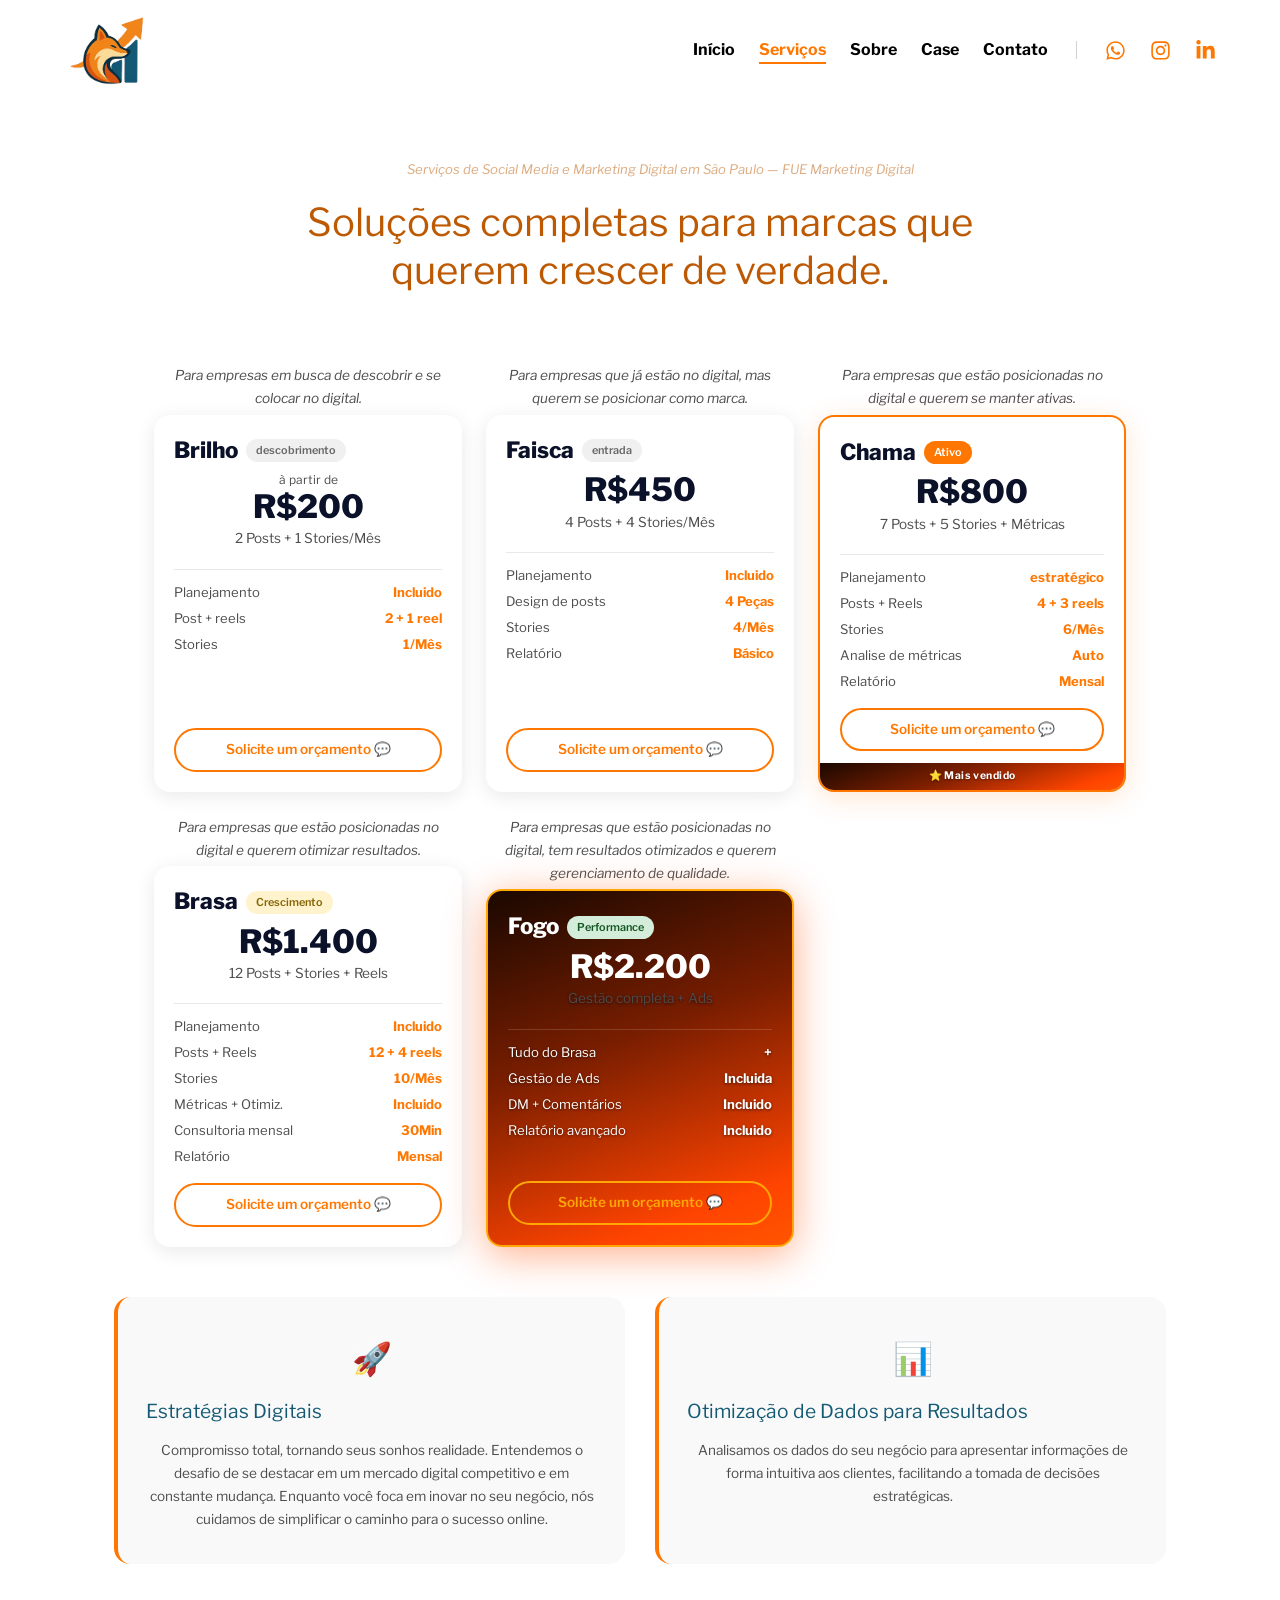
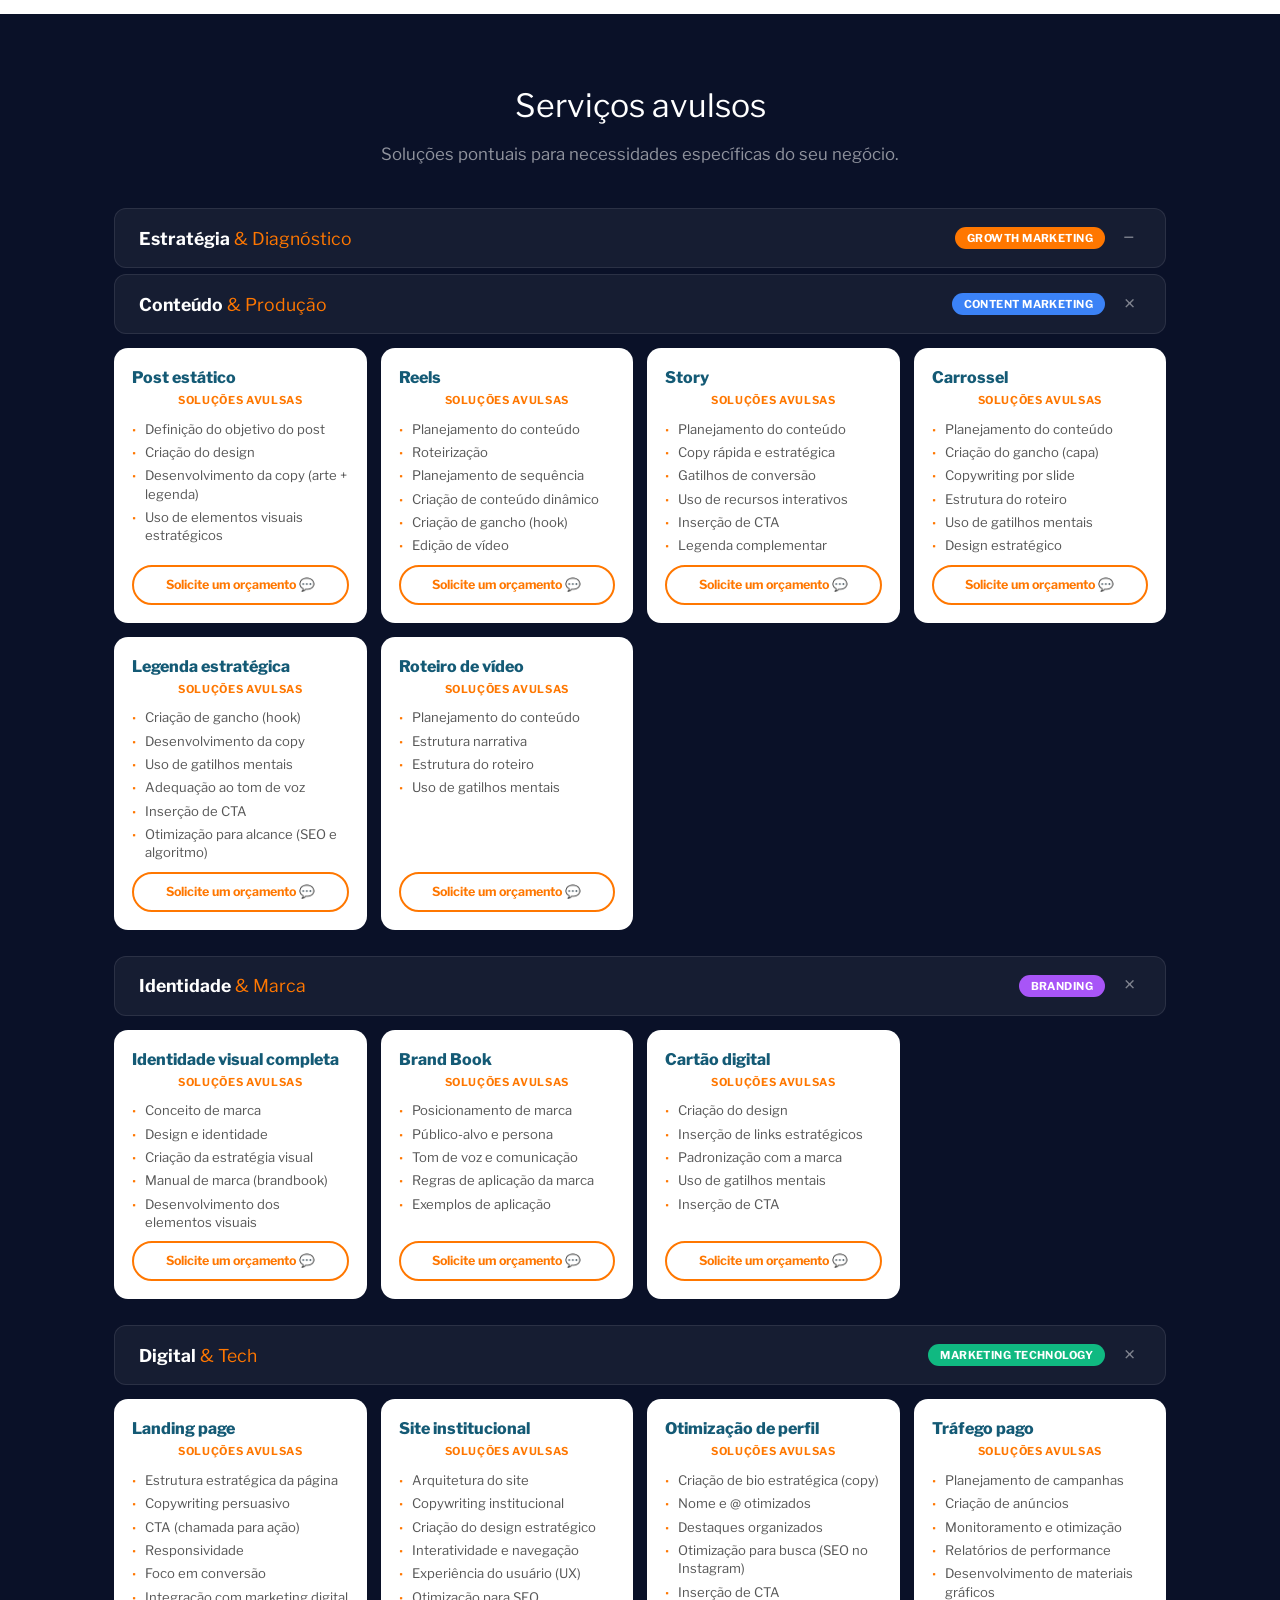
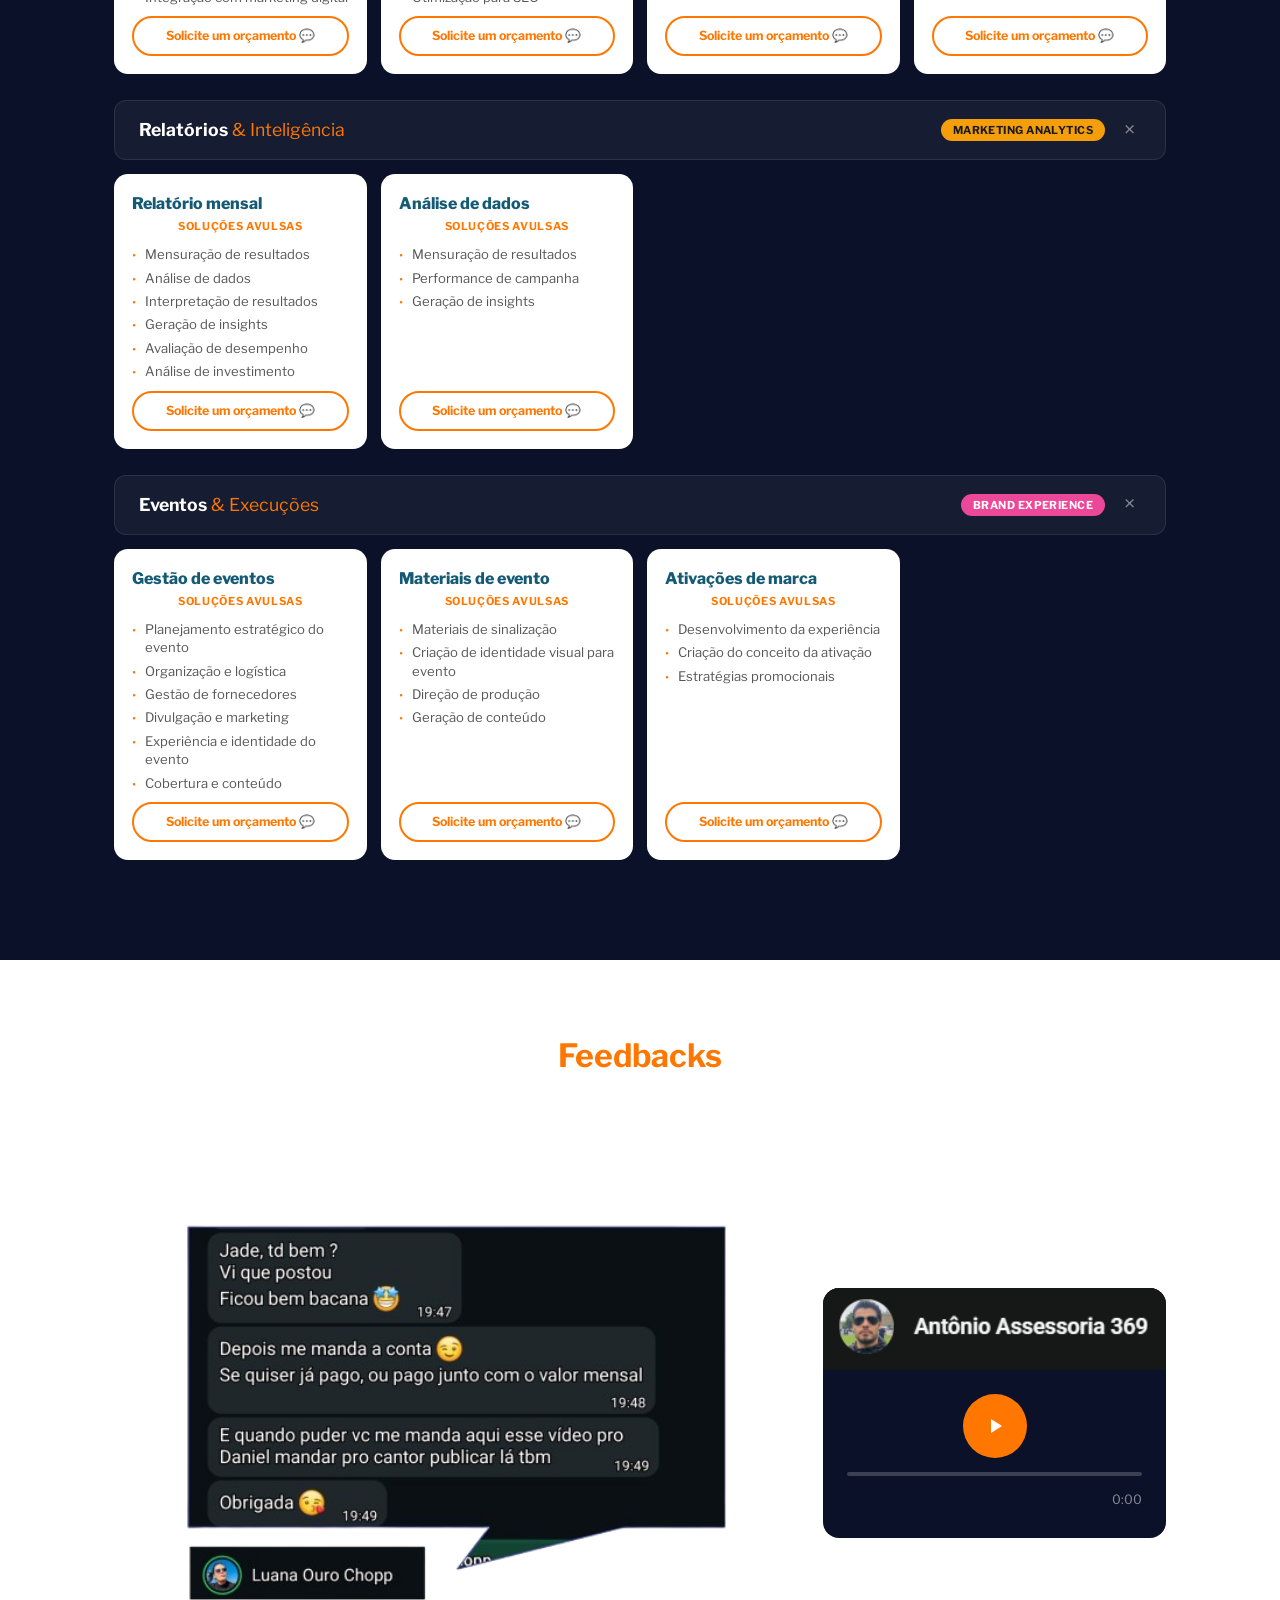
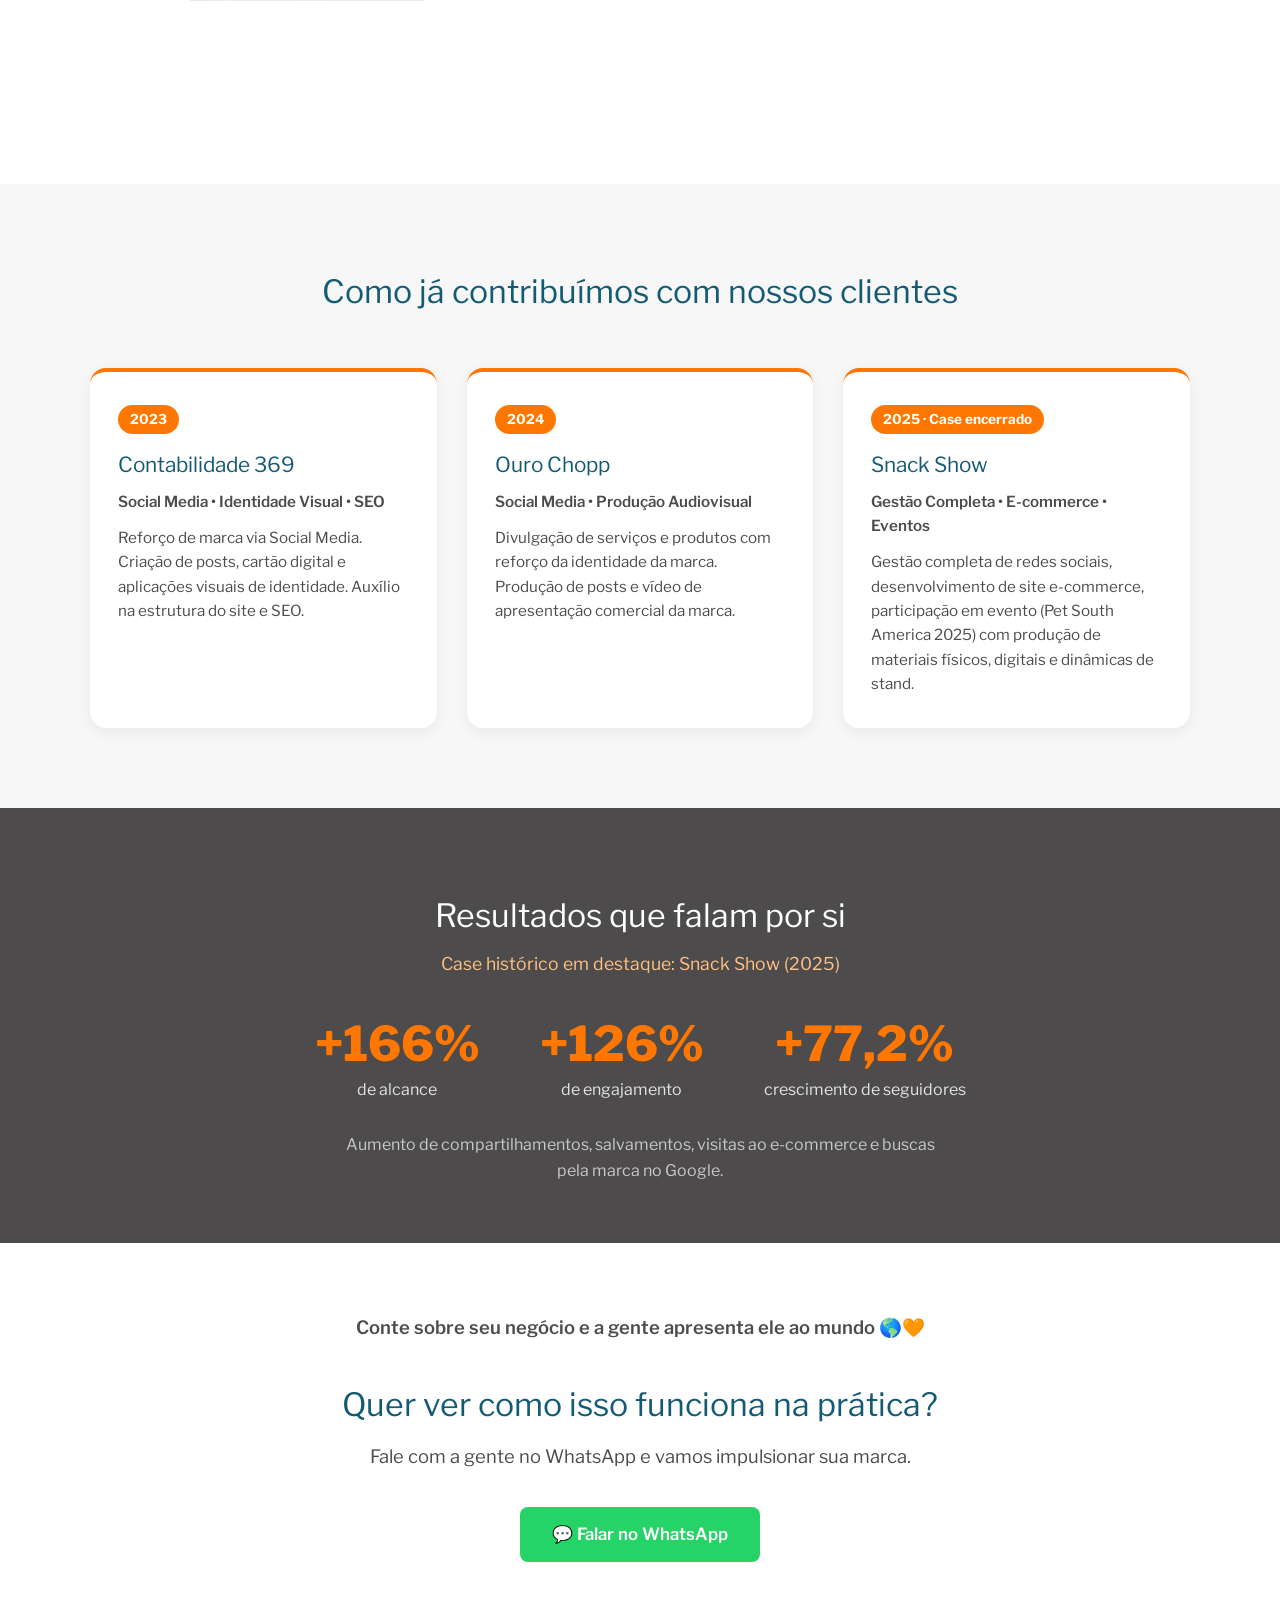
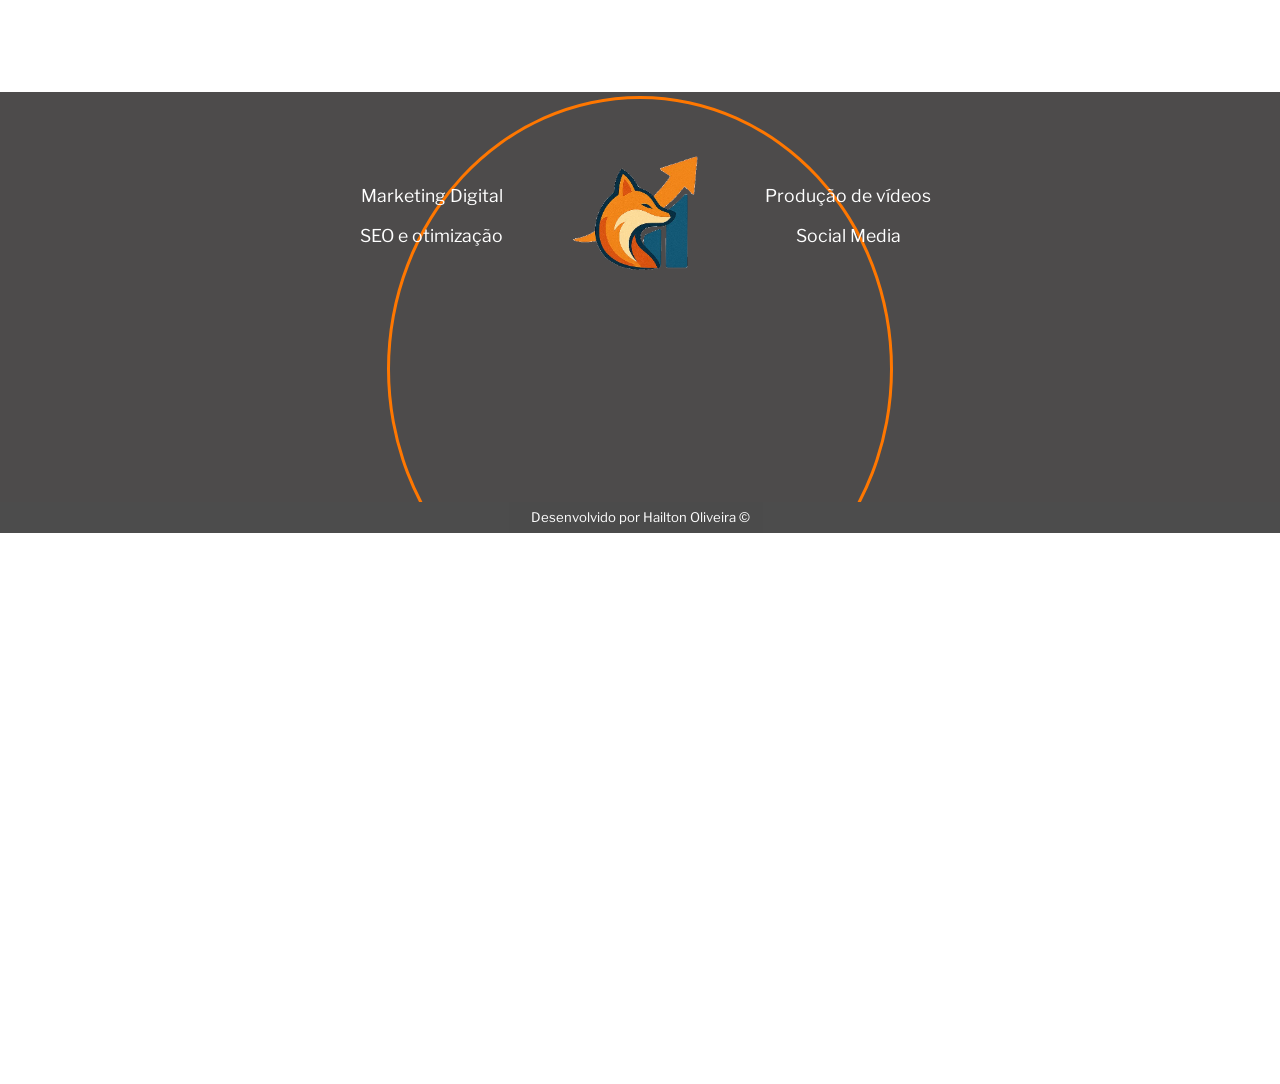
==== servicos.html @ a9c35abb "fix" ====
<!DOCTYPE html>
<html lang="pt-BR">

<head>
    <meta charset="UTF-8">
    <meta name="viewport" content="width=device-width, initial-scale=1.0">
    <meta name="description"
        content="Conheça os serviços de marketing digital, produção de conteúdo, branding e gestão de redes sociais da FUE Marketing Digital — agência de social media para pequenos negócios em SP.">
    <meta name="keywords"
        content="Serviços Marketing Digital, Gestão de Redes Sociais, SEO, Branding, Produção de Vídeos, Tráfego Pago, FUE Marketing Digital">
    <meta name="author" content="FUE Marketing Digital">
    <meta property="og:title" content="Serviços — FUE Marketing Digital · Agência de Social Media SP">
    <meta property="og:description"
        content="Soluções completas para marcas que querem crescer de verdade. Conheça nossos serviços de marketing e veja nossos cases de sucesso.">
    <meta property="og:type" content="website">
    <meta property="og:url" content="https://fuemarket.com.br/servicos.html">
    <meta property="og:image" content="https://fuemarket.com.br/elementos/img/marca/logo.png">
    <meta name="twitter:card" content="summary_large_image">
    <meta name="twitter:title" content="Serviços — FUE Marketing Digital · Agência de Social Media SP">
    <meta name="twitter:description" content="Soluções completas para marcas que querem crescer de verdade. Conheça nossos serviços de marketing e veja nossos cases de sucesso.">
    <meta name="twitter:image" content="https://fuemarket.com.br/elementos/img/marca/logo.png">
    <link rel="canonical" href="https://fuemarket.com.br/servicos.html">
    <title>Serviços — FUE Marketing Digital · Agência de Social Media SP</title>
    <link rel="icon" href="elementos/img/marca/favicon.ico" type="image/x-icon">
    <script type="application/ld+json">
    {
        "@context": "https://schema.org",
        "@type": "LocalBusiness",
        "name": "FUE Marketing Digital",
        "description": "Agência de marketing digital em São Paulo especializada em social media, gestão de redes sociais e produção de conteúdo para pequenos negócios.",
        "url": "https://fuemarket.com.br",
        "telephone": "+5511979645256",
        "address": {
            "@type": "PostalAddress",
            "addressLocality": "São Paulo",
            "addressRegion": "SP",
            "addressCountry": "BR"
        },
        "sameAs": [
            "https://www.instagram.com/fuemarketingdigital/",
            "https://www.linkedin.com/in/jad-vieira-1517a0203/"
        ]
    }
    </script>
    <link rel="stylesheet" href="style.css">
    <link rel="stylesheet" href="servicos.css">
</head>

<body>
    <header>
        <div class="header-container">
            <a href="index.html" class="header-logo">
                <img src="elementos/img/marca/logo.png" alt="FUE Marketing Digital Logo">
            </a>
            <button class="mobile-menu-toggle" aria-label="Abrir menu">&#9776;</button>
            <nav class="menu">
                <ul class="menu-list">
                    <li><a href="index.html">Início</a></li>
                    <li><a href="servicos.html" class="active">Serviços</a></li>
                    <li><a href="sobre.html">Sobre</a></li>
                    <li><a href="index.html#cases">Case</a></li>
                    <li><a href="index.html#contact">Contato</a></li>
                    <li class="menu-social-divider"></li>
                    <li><a href="https://wa.me/5511979645256?text=Ol%C3%A1!%20Gostaria%20de%20saber%20mais%20sobre%20os%20servi%C3%A7os%20da%20FUE%20Market." target="_blank" rel="noopener" class="menu-social-link" aria-label="WhatsApp"><svg stroke="currentColor" fill="currentColor" stroke-width="0" viewBox="0 0 448 512" height="1em" width="1em" xmlns="http://www.w3.org/2000/svg"><path d="M380.9 97.1C339 55.1 283.2 32 223.9 32c-122.4 0-222 99.6-222 222 0 39.1 10.2 77.3 29.6 111L0 480l117.7-30.9c32.4 17.7 68.9 27 106.1 27h.1c122.3 0 224.1-99.6 224.1-222 0-59.3-25.2-115-67.1-157zm-157 341.6c-33.2 0-65.7-8.9-94-25.7l-6.7-4-69.8 18.3L72 359.2l-4.4-7c-18.5-29.4-28.2-63.3-28.2-98.2 0-101.7 82.8-184.5 184.6-184.5 49.3 0 95.6 19.2 130.4 54.1 34.8 34.9 56.2 81.2 56.1 130.5 0 101.8-84.9 184.6-186.6 184.6zm101.2-138.2c-5.5-2.8-32.8-16.2-37.9-18-5.1-1.9-8.8-2.8-12.5 2.8-3.7 5.6-14.3 18-17.6 21.8-3.2 3.7-6.5 4.2-12 1.4-32.6-16.3-54-29.1-75.5-66-5.7-9.8 5.7-9.1 16.3-30.3 1.8-3.7.9-6.9-.5-9.7-1.4-2.8-12.5-30.1-17.1-41.2-4.5-10.8-9.1-9.3-12.5-9.5-3.2-.2-6.9-.2-10.6-.2-3.7 0-9.7 1.4-14.8 6.9-5.1 5.6-19.4 19-19.4 46.3 0 27.3 19.9 53.7 22.6 57.4 2.8 3.7 39.1 59.7 94.8 83.8 35.2 15.2 49 16.5 66.6 13.9 10.7-1.6 32.8-13.4 37.4-26.4 4.6-13 4.6-24.1 3.2-26.4-1.3-2.5-5-3.9-10.5-6.6z"></path></svg></a></li>
                    <li><a href="https://www.instagram.com/fuemarketingdigital/" target="_blank" rel="noopener" class="menu-social-link" aria-label="Instagram"><svg stroke="currentColor" fill="currentColor" stroke-width="0" viewBox="0 0 448 512" height="1em" width="1em" xmlns="http://www.w3.org/2000/svg"><path d="M224.1 141c-63.6 0-114.9 51.3-114.9 114.9s51.3 114.9 114.9 114.9S339 319.5 339 255.9 287.7 141 224.1 141zm0 189.6c-41.1 0-74.7-33.5-74.7-74.7s33.5-74.7 74.7-74.7 74.7 33.5 74.7 74.7-33.6 74.7-74.7 74.7zm146.4-194.3c0 14.9-12 26.8-26.8 26.8-14.9 0-26.8-12-26.8-26.8s12-26.8 26.8-26.8 26.8 12 26.8 26.8zm76.1 27.2c-1.7-35.9-9.9-67.7-36.2-93.9-26.2-26.2-58-34.4-93.9-36.2-37-2.1-147.9-2.1-184.9 0-35.8 1.7-67.6 9.9-93.9 36.1s-34.4 58-36.2 93.9c-2.1 37-2.1 147.9 0 184.9 1.7 35.9 9.9 67.7 36.2 93.9s58 34.4 93.9 36.2c37 2.1 147.9 2.1 184.9 0 35.9-1.7 67.7-9.9 93.9-36.2 26.2-26.2 34.4-58 36.2-93.9 2.1-37 2.1-147.8 0-184.8zM398.8 388c-7.8 19.6-22.9 34.7-42.6 42.6-29.5 11.7-99.5 9-132.1 9s-102.7 2.6-132.1-9c-19.6-7.8-34.7-22.9-42.6-42.6-11.7-29.5-9-99.5-9-132.1s-2.6-102.7 9-132.1c7.8-19.6 22.9-34.7 42.6-42.6 29.5-11.7 99.5-9 132.1-9s102.7-2.6 132.1 9c19.6 7.8 34.7 22.9 42.6 42.6 11.7 29.5 9 99.5 9 132.1s2.7 102.7-9 132.1z"></path></svg></a></li>
                    <li><a href="https://www.linkedin.com/in/jad-vieira-1517a0203/" target="_blank" rel="noopener" class="menu-social-link" aria-label="LinkedIn"><svg stroke="currentColor" fill="currentColor" stroke-width="0" viewBox="0 0 448 512" height="1em" width="1em" xmlns="http://www.w3.org/2000/svg"><path d="M100.28 448H7.4V148.9h92.88zM53.79 108.1C24.09 108.1 0 83.5 0 53.8a53.79 53.79 0 0 1 107.58 0c0 29.7-24.1 54.3-53.79 54.3zM447.9 448h-92.68V302.4c0-34.7-.7-79.2-48.29-79.2-48.29 0-55.69 37.7-55.69 76.7V448h-92.78V148.9h89.08v40.8h1.3c12.4-23.5 42.69-48.3 87.88-48.3 94 0 111.28 61.9 111.28 142.3V448z"></path></svg></a></li>
                </ul>
            </nav>
        </div>
    </header>

    <!-- Seção 1 — Introdução / Proposta de Valor -->
    <section id="srv-intro">
        <h1>Serviços de Social Media e Marketing Digital em São Paulo — FUE Marketing Digital</h1>
        <p class="seo-tagline">Soluções completas para marcas que querem crescer de verdade.</p>
        <div class="pacotes" id="pacote">

            <!-- Brilho -->
            <div class="pacote-card">
                <div class="pacote-topo">
                    <div class="pacote-fox"><img src="" alt="Brilho"></div>
                    <p class="pacote-desc">Para empresas em busca de descobrir e se colocar no digital.</p>
                </div>
                <div class="pacote-body">
                    <div class="pacote-header">
                        <span class="pacote-nome">Brilho</span>
                        <span class="pacote-badge badge-neutro">descobrimento</span>
                    </div>
                    <div class="pacote-preco"><small>à partir de</small>R$200</div>
                    <p class="pacote-sub">2 Posts + 1 Stories/Mês</p>
                    <hr class="pacote-hr">
                    <ul class="pacote-itens">
                        <li><span>Planejamento</span><strong>Incluido</strong></li>
                        <li><span>Post + reels</span><strong>2 + 1 reel</strong></li>
                        <li><span>Stories</span><strong>1/Mês</strong></li>
                    </ul>
                    <a href="https://wa.me/5511979645256?text=Ol%C3%A1!%20Tenho%20interesse%20no%20pacote%20*Brilho*%20(R%24200%2Fm%C3%AAs)%20%E2%80%94%202%20Posts%20%2B%201%20Story%2FM%C3%AAs.%20Pode%20me%20passar%20mais%20informa%C3%A7%C3%B5es%3F" target="_blank" rel="noopener" class="pacote-btn">Solicite um orçamento 💬</a>
                </div>
            </div>

            <!-- Faisca -->
            <div class="pacote-card">
                <div class="pacote-topo">
                    <div class="pacote-fox"><img src="" alt="Faisca"></div>
                    <p class="pacote-desc">Para empresas que já estão no digital, mas querem se posicionar como marca.</p>
                </div>
                <div class="pacote-body">
                    <div class="pacote-header">
                        <span class="pacote-nome">Faisca</span>
                        <span class="pacote-badge badge-neutro">entrada</span>
                    </div>
                    <div class="pacote-preco">R$450</div>
                    <p class="pacote-sub">4 Posts + 4 Stories/Mês</p>
                    <hr class="pacote-hr">
                    <ul class="pacote-itens">
                        <li><span>Planejamento</span><strong>Incluido</strong></li>
                        <li><span>Design de posts</span><strong>4 Peças</strong></li>
                        <li><span>Stories</span><strong>4/Mês</strong></li>
                        <li><span>Relatório</span><strong>Básico</strong></li>
                    </ul>
                    <a href="https://wa.me/5511979645256?text=Ol%C3%A1!%20Tenho%20interesse%20no%20pacote%20*Faisca*%20(R%24450%2Fm%C3%AAs)%20%E2%80%94%204%20Posts%20%2B%204%20Stories%2FM%C3%AAs.%20Pode%20me%20passar%20mais%20informa%C3%A7%C3%B5es%3F" target="_blank" rel="noopener" class="pacote-btn">Solicite um orçamento 💬</a>
                </div>
            </div>

            <!-- Chama -->
            <div class="pacote-card pacote-destaque">
                <div class="pacote-topo">
                    <div class="pacote-fox"><img src="" alt="Chama"></div>
                    <p class="pacote-desc">Para empresas que estão posicionadas no digital e querem se manter ativas.</p>
                </div>
                <div class="pacote-body">
                    <div class="pacote-header">
                        <span class="pacote-nome">Chama</span>
                        <span class="pacote-badge badge-ativo">Ativo</span>
                    </div>
                    <div class="pacote-preco">R$800</div>
                    <p class="pacote-sub">7 Posts + 5 Stories + Métricas</p>
                    <hr class="pacote-hr">
                    <ul class="pacote-itens">
                        <li><span>Planejamento</span><strong>estratégico</strong></li>
                        <li><span>Posts + Reels</span><strong>4 + 3 reels</strong></li>
                        <li><span>Stories</span><strong>6/Mês</strong></li>
                        <li><span>Analise de métricas</span><strong>Auto</strong></li>
                        <li><span>Relatório</span><strong>Mensal</strong></li>
                    </ul>
                    <a href="https://wa.me/5511979645256?text=Ol%C3%A1!%20Tenho%20interesse%20no%20pacote%20*Chama*%20(R%24800%2Fm%C3%AAs)%20%E2%80%94%207%20Posts%20%2B%205%20Stories%20%2B%20M%C3%A9tricas.%20Pode%20me%20passar%20mais%20informa%C3%A7%C3%B5es%3F" target="_blank" rel="noopener" class="pacote-btn">Solicite um orçamento 💬</a>
                    <span class="pacote-ancora">⭐ Mais vendido</span>
                </div>
            </div>

            <!-- Brasa -->
            <div class="pacote-card">
                <div class="pacote-topo">
                    <div class="pacote-fox"><img src="" alt="Brasa"></div>
                    <p class="pacote-desc">Para empresas que estão posicionadas no digital e querem otimizar resultados.</p>
                </div>
                <div class="pacote-body">
                    <div class="pacote-header">
                        <span class="pacote-nome">Brasa</span>
                        <span class="pacote-badge badge-crescimento">Crescimento</span>
                    </div>
                    <div class="pacote-preco">R$1.400</div>
                    <p class="pacote-sub">12 Posts + Stories + Reels</p>
                    <hr class="pacote-hr">
                    <ul class="pacote-itens">
                        <li><span>Planejamento</span><strong>Incluido</strong></li>
                        <li><span>Posts + Reels</span><strong>12 + 4 reels</strong></li>
                        <li><span>Stories</span><strong>10/Mês</strong></li>
                        <li><span>Métricas + Otimiz.</span><strong>Incluido</strong></li>
                        <li><span>Consultoria mensal</span><strong>30Min</strong></li>
                        <li><span>Relatório</span><strong>Mensal</strong></li>
                    </ul>
                    <a href="https://wa.me/5511979645256?text=Ol%C3%A1!%20Tenho%20interesse%20no%20pacote%20*Brasa*%20(R%241.400%2Fm%C3%AAs)%20%E2%80%94%2012%20Posts%20%2B%20Stories%20%2B%20Reels.%20Pode%20me%20passar%20mais%20informa%C3%A7%C3%B5es%3F" target="_blank" rel="noopener" class="pacote-btn">Solicite um orçamento 💬</a>
                </div>
            </div>

            <!-- Fogo -->
            <div class="pacote-card pacote-premium">
                <div class="pacote-topo">
                    <div class="pacote-fox"><img src="" alt="Fogo"></div>
                    <p class="pacote-desc">Para empresas que estão posicionadas no digital, tem resultados otimizados e querem gerenciamento de qualidade.</p>
                </div>
                <div class="pacote-body">
                    <div class="pacote-header">
                        <span class="pacote-nome">Fogo</span>
                        <span class="pacote-badge badge-performance">Performance</span>
                    </div>
                    <div class="pacote-preco">R$2.200</div>
                    <p class="pacote-sub">Gestão completa + Ads</p>
                    <hr class="pacote-hr">
                    <ul class="pacote-itens">
                        <li><span>Tudo do Brasa</span><strong>+</strong></li>
                        <li><span>Gestão de Ads</span><strong>Incluida</strong></li>
                        <li><span>DM + Comentários</span><strong>Incluido</strong></li>
                        <li><span>Relatório avançado</span><strong>Incluido</strong></li>
                    </ul>
                    <a href="https://wa.me/5511979645256?text=Ol%C3%A1!%20Tenho%20interesse%20no%20pacote%20*Fogo*%20(R%242.200%2Fm%C3%AAs)%20%E2%80%94%20Gest%C3%A3o%20completa%20%2B%20Ads.%20Pode%20me%20passar%20mais%20informa%C3%A7%C3%B5es%3F" target="_blank" rel="noopener" class="pacote-btn">Solicite um orçamento 💬</a>
                </div>
            </div>

        </div>
        <div class="srv-pillars">
            <div class="srv-pillar">
                <div class="srv-pillar-icon">🚀</div>
                <h3>Estratégias Digitais</h3>
                <p>Compromisso total, tornando seus sonhos realidade. Entendemos o desafio de se
                    destacar em um mercado digital competitivo e em constante mudança. Enquanto você
                    foca em inovar no seu negócio, nós cuidamos de simplificar o caminho para o
                    sucesso online.</p>
            </div>
            <div class="srv-pillar">
                <div class="srv-pillar-icon">📊</div>
                <h3>Otimização de Dados para Resultados</h3>
                <p>Analisamos os dados do seu negócio para apresentar informações de forma intuitiva
                    aos clientes, facilitando a tomada de decisões estratégicas.</p>
            </div>
        </div>
    </section>

    <!-- Seção 2 — Serviços Avulsos -->
    <section id="srv-avulsos">
        <div class="avulsos-heading">
            <h2>Serviços avulsos</h2>
            <p>Soluções pontuais para necessidades específicas do seu negócio.</p>
        </div>

        <div class="avulsos-accordion" id="avulsosAccordion">

            <!-- Grupo 1: Estratégia & Diagnóstico -->
            <div class="avulso-group" data-group="0">
                <button class="avulso-group-row" aria-expanded="true" aria-controls="avulso-body-0">
                    <div class="avulso-group-meta">
                        <span class="avulso-group-name">Estratégia <span class="avulso-name-orange">&amp; Diagnóstico</span></span>
                    </div>
                    <span class="avulso-tag avulso-tag-growth">Growth Marketing</span>
                    <span class="avulso-toggle-icon" aria-hidden="true">×</span>
                </button>
                <div class="avulso-group-body" id="avulso-body-0">
                    <div class="avulso-cards">

                        <article class="avulso-card">
                            <div class="avulso-card-top">
                                <h3>Diagnóstico de perfil</h3>
                                <span class="avulso-card-label">Soluções avulsas</span>
                            </div>
                            <ul class="avulso-card-list">
                                <li>Análise de marca</li>
                                <li>Análise de comunicação</li>
                                <li>Presença digital</li>
                                <li>Posicionamento</li>
                                <li>Concorrência</li>
                            </ul>
                            <a href="https://wa.me/5511979645256?text=Ol%C3%A1!%20Tenho%20interesse%20no%20servi%C3%A7o%20avulso%20*Diagn%C3%B3stico%20de%20perfil*." target="_blank" rel="noopener" class="avulso-card-btn">Solicite um orçamento 💬</a>
                        </article>

                        <article class="avulso-card">
                            <div class="avulso-card-top">
                                <h3>Pesquisa de público-alvo</h3>
                                <span class="avulso-card-label">Soluções avulsas</span>
                            </div>
                            <ul class="avulso-card-list">
                                <li>Quem é o cliente ideal</li>
                                <li>Perfil demográfico</li>
                                <li>Comportamento de consumo</li>
                                <li>Dores, desejos e necessidades</li>
                                <li>Gatilhos de compra</li>
                                <li>Hábitos e preferências</li>
                            </ul>
                            <a href="https://wa.me/5511979645256?text=Ol%C3%A1!%20Tenho%20interesse%20no%20servi%C3%A7o%20avulso%20*Pesquisa%20de%20p%C3%BAblico-alvo*." target="_blank" rel="noopener" class="avulso-card-btn">Solicite um orçamento 💬</a>
                        </article>

                        <article class="avulso-card">
                            <div class="avulso-card-top">
                                <h3>Plano de Marketing</h3>
                                <span class="avulso-card-label">Soluções avulsas</span>
                            </div>
                            <ul class="avulso-card-list">
                                <li>Definição de objetivos</li>
                                <li>Definição de público</li>
                                <li>Análise de mercado</li>
                                <li>Construção de estratégias</li>
                                <li>Direcionamento de ações</li>
                            </ul>
                            <a href="https://wa.me/5511979645256?text=Ol%C3%A1!%20Tenho%20interesse%20no%20servi%C3%A7o%20avulso%20*Plano%20de%20Marketing*." target="_blank" rel="noopener" class="avulso-card-btn">Solicite um orçamento 💬</a>
                        </article>

                        <article class="avulso-card">
                            <div class="avulso-card-top">
                                <h3>Calendário editorial</h3>
                                <span class="avulso-card-label">Soluções avulsas</span>
                            </div>
                            <ul class="avulso-card-list">
                                <li>O que será postado</li>
                                <li>Quando será postado</li>
                                <li>Com qual frequência</li>
                                <li>Com qual objetivo</li>
                            </ul>
                            <a href="https://wa.me/5511979645256?text=Ol%C3%A1!%20Tenho%20interesse%20no%20servi%C3%A7o%20avulso%20*Calend%C3%A1rio%20editorial*." target="_blank" rel="noopener" class="avulso-card-btn">Solicite um orçamento 💬</a>
                        </article>

                        <article class="avulso-card">
                            <div class="avulso-card-top">
                                <h3>Consultoria estratégica</h3>
                                <span class="avulso-card-label">Soluções avulsas</span>
                            </div>
                            <ul class="avulso-card-list">
                                <li>Análise</li>
                                <li>Direcionamento</li>
                                <li>Tomada de decisão</li>
                                <li>Acompanhamento</li>
                            </ul>
                            <a href="https://wa.me/5511979645256?text=Ol%C3%A1!%20Tenho%20interesse%20no%20servi%C3%A7o%20avulso%20*Consultoria%20estrat%C3%A9gica*." target="_blank" rel="noopener" class="avulso-card-btn">Solicite um orçamento 💬</a>
                        </article>

                        <article class="avulso-card">
                            <div class="avulso-card-top">
                                <h3>Análise competitiva</h3>
                                <span class="avulso-card-label">Soluções avulsas</span>
                            </div>
                            <ul class="avulso-card-list">
                                <li>Identificação dos concorrentes</li>
                                <li>Entendimento do mercado</li>
                                <li>Encontrar oportunidades</li>
                                <li>Melhorar o posicionamento</li>
                            </ul>
                            <a href="https://wa.me/5511979645256?text=Ol%C3%A1!%20Tenho%20interesse%20no%20servi%C3%A7o%20avulso%20*An%C3%A1lise%20competitiva*." target="_blank" rel="noopener" class="avulso-card-btn">Solicite um orçamento 💬</a>
                        </article>

                    </div>
                </div>
            </div>

            <!-- Grupo 2: Conteúdo & Produção -->
            <div class="avulso-group" data-group="1">
                <button class="avulso-group-row" aria-expanded="true" aria-controls="avulso-body-1">
                    <div class="avulso-group-meta">
                        <span class="avulso-group-name">Conteúdo <span class="avulso-name-orange">&amp; Produção</span></span>
                    </div>
                    <span class="avulso-tag avulso-tag-content">Content Marketing</span>
                    <span class="avulso-toggle-icon" aria-hidden="true">×</span>
                </button>
                <div class="avulso-group-body" id="avulso-body-1">
                    <div class="avulso-cards">

                        <article class="avulso-card">
                            <div class="avulso-card-top">
                                <h3>Post estático</h3>
                                <span class="avulso-card-label">Soluções avulsas</span>
                            </div>
                            <ul class="avulso-card-list">
                                <li>Definição do objetivo do post</li>
                                <li>Criação do design</li>
                                <li>Desenvolvimento da copy (arte + legenda)</li>
                                <li>Uso de elementos visuais estratégicos</li>
                            </ul>
                            <a href="https://wa.me/5511979645256?text=Ol%C3%A1!%20Tenho%20interesse%20no%20servi%C3%A7o%20avulso%20*Post%20est%C3%A1tico*." target="_blank" rel="noopener" class="avulso-card-btn">Solicite um orçamento 💬</a>
                        </article>

                        <article class="avulso-card">
                            <div class="avulso-card-top">
                                <h3>Reels</h3>
                                <span class="avulso-card-label">Soluções avulsas</span>
                            </div>
                            <ul class="avulso-card-list">
                                <li>Planejamento do conteúdo</li>
                                <li>Roteirização</li>
                                <li>Planejamento de sequência</li>
                                <li>Criação de conteúdo dinâmico</li>
                                <li>Criação de gancho (hook)</li>
                                <li>Edição de vídeo</li>
                            </ul>
                            <a href="https://wa.me/5511979645256?text=Ol%C3%A1!%20Tenho%20interesse%20no%20servi%C3%A7o%20avulso%20*Reels*." target="_blank" rel="noopener" class="avulso-card-btn">Solicite um orçamento 💬</a>
                        </article>

                        <article class="avulso-card">
                            <div class="avulso-card-top">
                                <h3>Story</h3>
                                <span class="avulso-card-label">Soluções avulsas</span>
                            </div>
                            <ul class="avulso-card-list">
                                <li>Planejamento do conteúdo</li>
                                <li>Copy rápida e estratégica</li>
                                <li>Gatilhos de conversão</li>
                                <li>Uso de recursos interativos</li>
                                <li>Inserção de CTA</li>
                                <li>Legenda complementar</li>
                            </ul>
                            <a href="https://wa.me/5511979645256?text=Ol%C3%A1!%20Tenho%20interesse%20no%20servi%C3%A7o%20avulso%20*Story*." target="_blank" rel="noopener" class="avulso-card-btn">Solicite um orçamento 💬</a>
                        </article>

                        <article class="avulso-card">
                            <div class="avulso-card-top">
                                <h3>Carrossel</h3>
                                <span class="avulso-card-label">Soluções avulsas</span>
                            </div>
                            <ul class="avulso-card-list">
                                <li>Planejamento do conteúdo</li>
                                <li>Criação do gancho (capa)</li>
                                <li>Copywriting por slide</li>
                                <li>Estrutura do roteiro</li>
                                <li>Uso de gatilhos mentais</li>
                                <li>Design estratégico</li>
                            </ul>
                            <a href="https://wa.me/5511979645256?text=Ol%C3%A1!%20Tenho%20interesse%20no%20servi%C3%A7o%20avulso%20*Carrossel*." target="_blank" rel="noopener" class="avulso-card-btn">Solicite um orçamento 💬</a>
                        </article>

                        <article class="avulso-card">
                            <div class="avulso-card-top">
                                <h3>Legenda estratégica</h3>
                                <span class="avulso-card-label">Soluções avulsas</span>
                            </div>
                            <ul class="avulso-card-list">
                                <li>Criação de gancho (hook)</li>
                                <li>Desenvolvimento da copy</li>
                                <li>Uso de gatilhos mentais</li>
                                <li>Adequação ao tom de voz</li>
                                <li>Inserção de CTA</li>
                                <li>Otimização para alcance (SEO e algoritmo)</li>
                            </ul>
                            <a href="https://wa.me/5511979645256?text=Ol%C3%A1!%20Tenho%20interesse%20no%20servi%C3%A7o%20avulso%20*Legenda%20estrat%C3%A9gica*." target="_blank" rel="noopener" class="avulso-card-btn">Solicite um orçamento 💬</a>
                        </article>

                        <article class="avulso-card">
                            <div class="avulso-card-top">
                                <h3>Roteiro de vídeo</h3>
                                <span class="avulso-card-label">Soluções avulsas</span>
                            </div>
                            <ul class="avulso-card-list">
                                <li>Planejamento do conteúdo</li>
                                <li>Estrutura narrativa</li>
                                <li>Estrutura do roteiro</li>
                                <li>Uso de gatilhos mentais</li>
                            </ul>
                            <a href="https://wa.me/5511979645256?text=Ol%C3%A1!%20Tenho%20interesse%20no%20servi%C3%A7o%20avulso%20*Roteiro%20de%20v%C3%ADdeo*." target="_blank" rel="noopener" class="avulso-card-btn">Solicite um orçamento 💬</a>
                        </article>

                    </div>
                </div>
            </div>

            <!-- Grupo 3: Identidade & Marca -->
            <div class="avulso-group" data-group="2">
                <button class="avulso-group-row" aria-expanded="true" aria-controls="avulso-body-2">
                    <div class="avulso-group-meta">
                        <span class="avulso-group-name">Identidade <span class="avulso-name-orange">&amp; Marca</span></span>
                    </div>
                    <span class="avulso-tag avulso-tag-branding">Branding</span>
                    <span class="avulso-toggle-icon" aria-hidden="true">×</span>
                </button>
                <div class="avulso-group-body" id="avulso-body-2">
                    <div class="avulso-cards">

                        <article class="avulso-card">
                            <div class="avulso-card-top">
                                <h3>Identidade visual completa</h3>
                                <span class="avulso-card-label">Soluções avulsas</span>
                            </div>
                            <ul class="avulso-card-list">
                                <li>Conceito de marca</li>
                                <li>Design e identidade</li>
                                <li>Criação da estratégia visual</li>
                                <li>Manual de marca (brandbook)</li>
                                <li>Desenvolvimento dos elementos visuais</li>
                            </ul>
                            <a href="https://wa.me/5511979645256?text=Ol%C3%A1!%20Tenho%20interesse%20no%20servi%C3%A7o%20avulso%20*Identidade%20visual%20completa*." target="_blank" rel="noopener" class="avulso-card-btn">Solicite um orçamento 💬</a>
                        </article>

                        <article class="avulso-card">
                            <div class="avulso-card-top">
                                <h3>Brand Book</h3>
                                <span class="avulso-card-label">Soluções avulsas</span>
                            </div>
                            <ul class="avulso-card-list">
                                <li>Posicionamento de marca</li>
                                <li>Público-alvo e persona</li>
                                <li>Tom de voz e comunicação</li>
                                <li>Regras de aplicação da marca</li>
                                <li>Exemplos de aplicação</li>
                            </ul>
                            <a href="https://wa.me/5511979645256?text=Ol%C3%A1!%20Tenho%20interesse%20no%20servi%C3%A7o%20avulso%20*Brand%20Book*." target="_blank" rel="noopener" class="avulso-card-btn">Solicite um orçamento 💬</a>
                        </article>

                        <article class="avulso-card">
                            <div class="avulso-card-top">
                                <h3>Cartão digital</h3>
                                <span class="avulso-card-label">Soluções avulsas</span>
                            </div>
                            <ul class="avulso-card-list">
                                <li>Criação do design</li>
                                <li>Inserção de links estratégicos</li>
                                <li>Padronização com a marca</li>
                                <li>Uso de gatilhos mentais</li>
                                <li>Inserção de CTA</li>
                            </ul>
                            <a href="https://wa.me/5511979645256?text=Ol%C3%A1!%20Tenho%20interesse%20no%20servi%C3%A7o%20avulso%20*Cart%C3%A3o%20digital*." target="_blank" rel="noopener" class="avulso-card-btn">Solicite um orçamento 💬</a>
                        </article>

                    </div>
                </div>
            </div>

            <!-- Grupo 4: Digital & Tech -->
            <div class="avulso-group" data-group="3">
                <button class="avulso-group-row" aria-expanded="true" aria-controls="avulso-body-3">
                    <div class="avulso-group-meta">
                        <span class="avulso-group-name">Digital <span class="avulso-name-orange">&amp; Tech</span></span>
                    </div>
                    <span class="avulso-tag avulso-tag-tech">Marketing Technology</span>
                    <span class="avulso-toggle-icon" aria-hidden="true">×</span>
                </button>
                <div class="avulso-group-body" id="avulso-body-3">
                    <div class="avulso-cards">

                        <article class="avulso-card">
                            <div class="avulso-card-top">
                                <h3>Landing page</h3>
                                <span class="avulso-card-label">Soluções avulsas</span>
                            </div>
                            <ul class="avulso-card-list">
                                <li>Estrutura estratégica da página</li>
                                <li>Copywriting persuasivo</li>
                                <li>CTA (chamada para ação)</li>
                                <li>Responsividade</li>
                                <li>Foco em conversão</li>
                                <li>Integração com marketing digital</li>
                            </ul>
                            <a href="https://wa.me/5511979645256?text=Ol%C3%A1!%20Tenho%20interesse%20no%20servi%C3%A7o%20avulso%20*Landing%20page*." target="_blank" rel="noopener" class="avulso-card-btn">Solicite um orçamento 💬</a>
                        </article>

                        <article class="avulso-card">
                            <div class="avulso-card-top">
                                <h3>Site institucional</h3>
                                <span class="avulso-card-label">Soluções avulsas</span>
                            </div>
                            <ul class="avulso-card-list">
                                <li>Arquitetura do site</li>
                                <li>Copywriting institucional</li>
                                <li>Criação do design estratégico</li>
                                <li>Interatividade e navegação</li>
                                <li>Experiência do usuário (UX)</li>
                                <li>Otimização para SEO</li>
                            </ul>
                            <a href="https://wa.me/5511979645256?text=Ol%C3%A1!%20Tenho%20interesse%20no%20servi%C3%A7o%20avulso%20*Site%20institucional*." target="_blank" rel="noopener" class="avulso-card-btn">Solicite um orçamento 💬</a>
                        </article>

                        <article class="avulso-card">
                            <div class="avulso-card-top">
                                <h3>Otimização de perfil</h3>
                                <span class="avulso-card-label">Soluções avulsas</span>
                            </div>
                            <ul class="avulso-card-list">
                                <li>Criação de bio estratégica (copy)</li>
                                <li>Nome e @ otimizados</li>
                                <li>Destaques organizados</li>
                                <li>Otimização para busca (SEO no Instagram)</li>
                                <li>Inserção de CTA</li>
                            </ul>
                            <a href="https://wa.me/5511979645256?text=Ol%C3%A1!%20Tenho%20interesse%20no%20servi%C3%A7o%20avulso%20*Otimiza%C3%A7%C3%A3o%20de%20perfil*." target="_blank" rel="noopener" class="avulso-card-btn">Solicite um orçamento 💬</a>
                        </article>

                        <article class="avulso-card">
                            <div class="avulso-card-top">
                                <h3>Tráfego pago</h3>
                                <span class="avulso-card-label">Soluções avulsas</span>
                            </div>
                            <ul class="avulso-card-list">
                                <li>Planejamento de campanhas</li>
                                <li>Criação de anúncios</li>
                                <li>Monitoramento e otimização</li>
                                <li>Relatórios de performance</li>
                                <li>Desenvolvimento de materiais gráficos</li>
                            </ul>
                            <a href="https://wa.me/5511979645256?text=Ol%C3%A1!%20Tenho%20interesse%20no%20servi%C3%A7o%20avulso%20*Tr%C3%A1fego%20pago*." target="_blank" rel="noopener" class="avulso-card-btn">Solicite um orçamento 💬</a>
                        </article>

                    </div>
                </div>
            </div>

            <!-- Grupo 5: Relatórios & Inteligência -->
            <div class="avulso-group" data-group="4">
                <button class="avulso-group-row" aria-expanded="true" aria-controls="avulso-body-4">
                    <div class="avulso-group-meta">
                        <span class="avulso-group-name">Relatórios <span class="avulso-name-orange">&amp; Inteligência</span></span>
                    </div>
                    <span class="avulso-tag avulso-tag-analytics">Marketing Analytics</span>
                    <span class="avulso-toggle-icon" aria-hidden="true">×</span>
                </button>
                <div class="avulso-group-body" id="avulso-body-4">
                    <div class="avulso-cards">

                        <article class="avulso-card">
                            <div class="avulso-card-top">
                                <h3>Relatório mensal</h3>
                                <span class="avulso-card-label">Soluções avulsas</span>
                            </div>
                            <ul class="avulso-card-list">
                                <li>Mensuração de resultados</li>
                                <li>Análise de dados</li>
                                <li>Interpretação de resultados</li>
                                <li>Geração de insights</li>
                                <li>Avaliação de desempenho</li>
                                <li>Análise de investimento</li>
                            </ul>
                            <a href="https://wa.me/5511979645256?text=Ol%C3%A1!%20Tenho%20interesse%20no%20servi%C3%A7o%20avulso%20*Relat%C3%B3rio%20mensal*." target="_blank" rel="noopener" class="avulso-card-btn">Solicite um orçamento 💬</a>
                        </article>

                        <article class="avulso-card">
                            <div class="avulso-card-top">
                                <h3>Análise de dados</h3>
                                <span class="avulso-card-label">Soluções avulsas</span>
                            </div>
                            <ul class="avulso-card-list">
                                <li>Mensuração de resultados</li>
                                <li>Performance de campanha</li>
                                <li>Geração de insights</li>
                            </ul>
                            <a href="https://wa.me/5511979645256?text=Ol%C3%A1!%20Tenho%20interesse%20no%20servi%C3%A7o%20avulso%20*An%C3%A1lise%20de%20dados*." target="_blank" rel="noopener" class="avulso-card-btn">Solicite um orçamento 💬</a>
                        </article>

                    </div>
                </div>
            </div>

            <!-- Grupo 6: Eventos & Execuções -->
            <div class="avulso-group" data-group="5">
                <button class="avulso-group-row" aria-expanded="true" aria-controls="avulso-body-5">
                    <div class="avulso-group-meta">
                        <span class="avulso-group-name">Eventos <span class="avulso-name-orange">&amp; Execuções</span></span>
                    </div>
                    <span class="avulso-tag avulso-tag-events">Brand Experience</span>
                    <span class="avulso-toggle-icon" aria-hidden="true">×</span>
                </button>
                <div class="avulso-group-body" id="avulso-body-5">
                    <div class="avulso-cards">

                        <article class="avulso-card">
                            <div class="avulso-card-top">
                                <h3>Gestão de eventos</h3>
                                <span class="avulso-card-label">Soluções avulsas</span>
                            </div>
                            <ul class="avulso-card-list">
                                <li>Planejamento estratégico do evento</li>
                                <li>Organização e logística</li>
                                <li>Gestão de fornecedores</li>
                                <li>Divulgação e marketing</li>
                                <li>Experiência e identidade do evento</li>
                                <li>Cobertura e conteúdo</li>
                            </ul>
                            <a href="https://wa.me/5511979645256?text=Ol%C3%A1!%20Tenho%20interesse%20no%20servi%C3%A7o%20avulso%20*Gest%C3%A3o%20de%20eventos*." target="_blank" rel="noopener" class="avulso-card-btn">Solicite um orçamento 💬</a>
                        </article>

                        <article class="avulso-card">
                            <div class="avulso-card-top">
                                <h3>Materiais de evento</h3>
                                <span class="avulso-card-label">Soluções avulsas</span>
                            </div>
                            <ul class="avulso-card-list">
                                <li>Materiais de sinalização</li>
                                <li>Criação de identidade visual para evento</li>
                                <li>Direção de produção</li>
                                <li>Geração de conteúdo</li>
                            </ul>
                            <a href="https://wa.me/5511979645256?text=Ol%C3%A1!%20Tenho%20interesse%20no%20servi%C3%A7o%20avulso%20*Materiais%20de%20evento*." target="_blank" rel="noopener" class="avulso-card-btn">Solicite um orçamento 💬</a>
                        </article>

                        <article class="avulso-card">
                            <div class="avulso-card-top">
                                <h3>Ativações de marca</h3>
                                <span class="avulso-card-label">Soluções avulsas</span>
                            </div>
                            <ul class="avulso-card-list">
                                <li>Desenvolvimento da experiência</li>
                                <li>Criação do conceito da ativação</li>
                                <li>Estratégias promocionais</li>
                            </ul>
                            <a href="https://wa.me/5511979645256?text=Ol%C3%A1!%20Tenho%20interesse%20no%20servi%C3%A7o%20avulso%20*Ativa%C3%A7%C3%B5es%20de%20marca*." target="_blank" rel="noopener" class="avulso-card-btn">Solicite um orçamento 💬</a>
                        </article>

                    </div>
                </div>
            </div>

        </div>
    </section>

    <section id="feedbacks">
        <h2>Feedbacks</h2>
        <div class="feedbacks-grid">
            <div class="feedback-card">
                <img src="/elementos/img/portfolio/feedback_Ouro.png" alt="Feedback Ouro Chopp" class="feedback-image">
            </div>
            <div class="feedback-card feedback-card--audio">
                <div class="fb-audio-cover">
                    <img src="/elementos/img/portfolio/feedback_369.png" alt="Feedback 369 Assessoria" class="fb-audio-img">
                </div>
                <div class="fb-audio-controls">
                    <audio id="audio-369" src="elementos/som/portifolio/369depoimento.mp3" preload="metadata"></audio>
                    <button class="fb-audio-btn" aria-label="Reproduzir depoimento" data-audio="audio-369">
                        <svg class="icon-play" viewBox="0 0 24 24" fill="currentColor" width="36" height="36"><path d="M8 5v14l11-7z"/></svg>
                        <svg class="icon-pause" viewBox="0 0 24 24" fill="currentColor" width="36" height="36" style="display:none"><path d="M6 19h4V5H6v14zm8-14v14h4V5h-4z"/></svg>
                    </button>
                    <div class="fb-audio-bar">
                        <div class="fb-audio-progress" id="progress-369"></div>
                    </div>
                    <span class="fb-audio-time" id="time-369">0:00</span>
                </div>
            </div>
        </div>
    </section>

    <!-- Seção 3 — Cases / Como já contribuímos com nossos clientes -->
    <section id="srv-cases">
        <h2>Como já contribuímos com nossos clientes</h2>
        <div class="srv-cases-grid">

            <div class="srv-case-card">
                <div class="srv-case-year">2023</div>
                <h3>Contabilidade 369</h3>
                <p class="srv-case-service">Social Media &bull; Identidade Visual &bull; SEO</p>
                <p>Reforço de marca via Social Media. Criação de posts, cartão digital e
                    aplicações visuais de identidade. Auxílio na estrutura do site e SEO.</p>
            </div>

            <div class="srv-case-card">
                <div class="srv-case-year">2024</div>
                <h3>Ouro Chopp</h3>
                <p class="srv-case-service">Social Media &bull; Produção Audiovisual</p>
                <p>Divulgação de serviços e produtos com reforço da identidade da marca.
                    Produção de posts e vídeo de apresentação comercial da marca.</p>
            </div>

            <div class="srv-case-card srv-case-encerrado">
                <div class="srv-case-year">2025 · Case encerrado</div>
                <h3>Snack Show</h3>
                <p class="srv-case-service">Gestão Completa &bull; E-commerce &bull; Eventos</p>
                <p>Gestão completa de redes sociais, desenvolvimento de site e-commerce,
                    participação em evento (Pet South America 2025) com produção de materiais
                    físicos, digitais e dinâmicas de stand.</p>
            </div>

        </div>
    </section>

    <!-- Seção 4 — Prova Social (mantida) -->
    <section id="srv-proof">
        <h2>Resultados que falam por si</h2>
        <p class="srv-proof-subtitle">Case histórico em destaque: <strong>Snack Show (2025)</strong></p>
        <div class="srv-proof-grid">
            <div class="srv-proof-item">
                <span class="srv-proof-number">+166%</span>
                <span class="srv-proof-label">de alcance</span>
            </div>
            <div class="srv-proof-item">
                <span class="srv-proof-number">+126%</span>
                <span class="srv-proof-label">de engajamento</span>
            </div>
            <div class="srv-proof-item">
                <span class="srv-proof-number">+77,2%</span>
                <span class="srv-proof-label">crescimento de seguidores</span>
            </div>
        </div>
        <p class="srv-proof-extra">Aumento de compartilhamentos, salvamentos, visitas ao
            e-commerce e buscas pela marca no Google.</p>
    </section>

    <!-- Seção 5 — CTA Final -->
    <section id="srv-cta">
        <p class="srv-cta-invite">Conte sobre seu negócio e a gente apresenta ele ao mundo 🌎🧡</p>
        <h2>Quer ver como isso funciona na prática?</h2>
        <p>Fale com a gente no WhatsApp e vamos impulsionar sua marca.</p>
        <div class="srv-cta-buttons">
            <a href="https://wa.me/5511979645256" target="_blank" rel="noopener" class="srv-btn srv-btn-whatsapp">
                💬 Falar no WhatsApp
            </a>
        </div>
    </section>

    <!-- Footer -->
    <footer>
        <div class="footer-arc-section">
            <div class="footer-labels footer-labels-left">
                <span>Marketing Digital</span>
                <span>SEO e otimização</span>
            </div>
            <div class="footer-logo">
                <img src="elementos/img/marca/logo.png" alt="FUE Marketing Digital Logo">
            </div>
            <div class="footer-labels footer-labels-right">
                <span>Produção de vídeos</span>
                <span>Social Media</span>
            </div>
        </div>
    </footer>

    <script src="script.js"></script>
    <div class="hailton">
        <a href="https://hailton-oliveira.vercel.app/" target="_blank" rel="noopener noreferrer">Desenvolvido por
            <strong>Hailton Oliveira</strong> ©</a>
    </div>
</body>

</html>
---- style.css ----
/* style.css */

@import url('https://fonts.googleapis.com/css2?family=Inter:ital,opsz,wght@0,14..32,100..900;1,14..32,100..900&family=Lato:ital,wght@0,100;0,300;0,400;0,700;0,900;1,100;1,300;1,400;1,700;1,900&family=Libre+Franklin:ital,wght@0,100..900;1,100..900&display=swap');

/* Variáveis de Cores para fácil manutenção */
:root {
    --primary-orange: #FF7700;
    --secondary-orange: #ff77009f;
    --burned-yellow: #FFA705;
    --dark-blue: #0A1128;
    --bluh2: #145A75;
    --creme: #FEC286;
    --dark-grey: #4D4B4B;
    --white: #FFFFFF;
    --black: #000000;
    --purple: #87078E;
    --purple-pastel: #8873FF;
    --green: #BCD918;
}

/* ============================
   Custom Scrollbar
   ============================ */
::-webkit-scrollbar {
    width: 12px;
}

::-webkit-scrollbar-track {
    background: var(--dark-grey);
}

::-webkit-scrollbar-thumb {
    background: var(--primary-orange);
    border-radius: 6px;
    border: 3px solid var(--dark-grey);
    /* Espaçamento interno */
}

::-webkit-scrollbar-thumb:hover {
    background: var(--burned-yellow);
}

/* Reset Básico e Fontes */
* {
    margin: 0;
    padding: 0;
    box-sizing: border-box;
    font-family: 'libre franklin', 'inter', 'Lato', sans-serif;
    font-weight: 400;
    text-align: center;
}

html,
body {
    max-width: 100vw;
    overflow-x: hidden;
    margin: 0;
    padding: 0;
}

body {
    line-height: 1.6;
    color: var(--dark-grey);
    background-color: var(--white);
    font-size: 1.1rem;
}

/* Cabeçalho e Navegação */
header {
    padding: 15px 0;
    position: relative;
    /* Para posicionar a forma roxa no canto */
    width: 100%;
}

.header-container {
    width: 100%;
    max-width: 1400px;
    margin: 0 auto;
    padding: 0 5%;
    display: flex;
    justify-content: space-between;
    align-items: center;
}

.header-logo {
    display: flex;
    align-items: center;
    text-decoration: none;
}

.header-logo img {
    height: 70px;
    width: auto;
    transition: transform 0.3s ease;
}

.header-logo:hover img {
    transform: scale(1.05);
}

.menu {
    display: flex;
    justify-content: flex-end;
    align-items: center;
}

.menu-list {
    list-style: none;
    display: flex;
    gap: 24px;
}

.menu-list a {
    text-decoration: none;
    color: var(--black);
    font-weight: bold;
    font-size: 1rem;
    padding: 5px 0;
    transition: color 0.3s ease;
}

.menu-list a:hover {
    color: var(--primary-orange);
}

.menu-social-divider {
    width: 1px;
    height: 18px;
    background-color: rgba(0, 0, 0, 0.18);
    align-self: center;
    margin: 0 4px;
}

.menu-social-link {
    display: flex;
    align-items: center;
    color: var(--primary-orange) !important;
    font-size: 1.2rem;
    transition: opacity 0.2s ease, transform 0.2s ease;
}

.menu-social-link svg {
    width: 21px;
    height: 21px;
}

.menu-social-link:hover {
    opacity: 0.7;
    transform: translateY(-2px);
}

/* Tagline visual — herda estilo do H1 original, visualmente proeminente */
.seo-tagline {
    display: block;
    font-size: 2.5rem;
    color: #BD5902;
    max-width: 800px;
    line-height: 1.2;
    position: relative;
    z-index: 5;
    margin: 20px auto 40px;
}

/* H1 — tag semântica para SEO, visualmente discreta */
h1 {
    display: block;
    text-align: right;
    font-size: 0.82rem;
    color: #BD5902;
    font-style: italic;
    font-weight: 400;
    max-width: 800px;
    opacity: 0.5;
    line-height: 1.4;
    position: relative;
    z-index: 5;
}

h2 {
    font-size: 2rem;
    color: var(--bluh2);
    text-align: center;
    margin: 1%;
}

/* Carousel Section */
#carousel-section {
    margin-top: -100px;
    /* Avança substancialmente sobre o H1 */
    margin-bottom: 80px;
    /* Aumenta a distância entre o carrossel e a suaPersonalidade */
    padding: 0;
    /* Removido padding para apertar o layout */
    display: flex;
    justify-content: center;
    align-items: center;
    min-height: 400px;
    /* Altura ajustada para os novos cards */
    position: relative;
    z-index: 2;
    /* Garante que o container base do carrossel não encubra tudo */
    max-width: 100vw;
    overflow: hidden;
}

.carousel-wrapper {
    width: 100%;
    display: flex;
    justify-content: center;
    align-items: center;
}

.carousel-container {
    position: relative;
    width: 260px;
    height: 260px;
}

.carousel-item {
    position: absolute;
    top: 0;
    left: 0;
    width: 100%;
    height: 100%;
}

.carousel-item img {
    width: 100%;
    height: 100%;
    object-fit: cover;
    border-radius: 10px;
    box-shadow: 0 5px 15px rgba(0, 0, 0, 0.1);
}


/* _________________________________________________*/

.qstFraco {
    display: inline;
    background-color: #ff770095;
    border-radius: 6px;
    padding: 5px;
    font-size: 140%;
}

#suaPersonalidade {
    margin-left: 5%;
    margin-right: 5%;
}

#suaPersonalidade p {
    font-size: 1.2rem;
    text-align: center;
    margin-left: 4%;
    margin-right: 4%;
}

#elementos {
    text-align: center;
    margin-top: 3%;
    margin-bottom: 6%;
}

#elementos>p {
    display: inline;
    color: var(--primary-orange);
    margin: 3%;
    font-size: 120%;
}

/*________________________________________________*/
button {
    cursor: pointer;
    background-color: var(--secondary-orange);
    color: var(--black);
    border: none;
    border-radius: 5px;
    padding: 10px 20px;
    font-size: 120%;
    font-weight: 500;
}

/*_______________________________________*/

.servicos-info {
    display: flex;
    margin-top: 30px;
    padding: 7%;
}

.servico-item {
    position: relative;
    width: 25%;
    text-align: center;
    margin: 0.3%;
}

.servico-item img {
    width: 100%;
    height: auto;
    border-radius: 10px;
}

.servico-item p {
    position: absolute;
    top: 75%;
    color: var(--primary-orange);
    width: 100%;
    padding: 0 10px;
    /*text-shadow: 1px 1px 3px var(--black);*/
}

/*_______________________________________*/
#pqNos {
    margin-left: 7%;
    margin-right: 5%;
    margin-bottom: 10%;
}

#pqNos>h2 {
    display: flex;
}

#pqNos>p {
    margin-left: 1%;
    font-size: 1.2rem;
    text-align: left;
    width: 70%;
}

/*_______________________________________*/

#issoNaoEObvio {
    background-color: #4D4B4B;
    color: var(--white);
}

.formas {
    font-size: 1.5rem;
}

#forma-1 {
    background-color: #FFA705;
    padding: 40px;
    border-radius: 50%;
    transform: rotate(-40deg);
    width: 400px;
    height: 200px;
    display: relative;
    justify-content: center;
    align-items: center;
    margin: 30px;
    margin-left: 21%;
    top: 100%;
}

#forma-1 p {
    font-size: 2rem;
    transform: rotate(40deg);
    padding: 1%;
}

#forma-2 {
    background-color: var(--secondary-orange);
    border-radius: 10px;
    display: relative;
    width: 315px;
    padding: 10px;
    margin-left: 50%;
}

#forma-3 {
    background-color: #FEC286;
    border-radius: 50%;
    display: relative;
    width: 230px;
    padding: 20px;
    transform: rotate(-10deg);
    margin-left: 54%;
}

#forma-4 {
    background-color: #ACA3CA;
    border-radius: 10px;
    display: relative;
    width: 350px;
    padding: 10px;
    margin-left: 47%;
    transform: rotate(2deg);
}

#forma-5 {
    background-color: #92A818;
    border-radius: 50%;
    display: flex;
    justify-content: center;
    align-items: center;
    width: 300px;
    height: 70px;
    padding: 30px;
    margin-left: 50%;
    position: relative;
    top: -3px;
}

#forma-5 p {
    margin: 0;
}

/*_______________________________________*/
/* Cases Slider */
#cases {
    position: relative;
    padding: 60px 40px;
    display: flex;
    flex-direction: column;
    justify-content: center;
    align-items: center;
    overflow: visible;
}

.case-slide {
    display: grid;
    grid-template-columns: 300px 1fr 250px;
    gap: 40px;
    align-items: stretch;
    max-width: 1100px;
    width: 100%;
    min-height: 500px;
}

/* --- Coluna Esquerda: Phones --- */
.case-phones-col {
    display: flex;
    flex-direction: column;
    align-items: center;
    gap: 16px;
}

.case-phones {
    position: relative;
    width: 280px;
    height: 370px;
}

.phone-back {
    position: absolute;
    width: 160px;
    top: 25px;
    left: 10px;
    border-radius: 18px;
    transform: rotate(-6deg);
    box-shadow: 0 8px 25px rgba(0, 0, 0, 0.18);
    z-index: 1;
    object-fit: cover;
    opacity: 0;
}

.phone-front {
    position: absolute;
    width: 172px;
    top: 0;
    right: 10px;
    border-radius: 18px;
    transform: rotate(4deg);
    box-shadow: 0 10px 30px rgba(0, 0, 0, 0.28);
    z-index: 2;
    object-fit: cover;
    opacity: 0;
}

.case-phones.notebook-case .phone-back {
    width: 310px;
    top: 40px;
    left: -75px;
    border-radius: 8px;
    object-fit: contain;
}

.case-phones.notebook-case .phone-front {
    width: 120px;
    top: 30px;
    right: 0;
    transform: rotate(3deg);
}

.case-stats-card {
    width: 100%;
    background: white;
    color: var(--dark-grey);
    border-radius: 12px 12px 0 0;
    padding: 20px 18px 14px 18px;
    text-align: left;
    opacity: 0;
    margin-top: 20px;
    box-shadow: 0 -1px 0 rgba(0,0,0,0.08), 8px 0 0 rgba(0, 0, 0, 0.08);
}

.case-stats-title {
    display: flex;
    align-items: center;
    gap: 8px;
    font-size: 0.78rem;
    margin-bottom: 8px;
    opacity: 0.82;
    text-align: left;
    color: var(--primary-orange);
    font-weight: 600;
}

.stats-hr {
    flex: 1;
    height: 1.5px;
    background: var(--primary-orange);
    display: inline-block;
}

.case-stats-row {
    display: flex;
    align-items: center;
    justify-content: space-between;
    gap: 10px;
}

.stat-item {
    display: flex;
    flex-direction: column;
}

.stat-val {
    font-size: clamp(1.1rem, 3.5vw, 2rem);
    font-weight: 700;
    color: var(--dark-blue);
    line-height: 1.1;
    text-align: left;
    white-space: nowrap;
}

.stat-lbl {
    font-size: 0.6rem;
    letter-spacing: 1.5px;
    text-transform: uppercase;
    opacity: 0.8;
    text-align: left;
    color: var(--dark-grey);
}

.stat-sep {
    color: var(--dark-grey);
    font-size: 1.2rem;
    font-weight: 300;
    margin: 0 2px;
    align-self: flex-start;
    opacity: 0.4;
}

/* --- Coluna Centro: Detalhes --- */
.case-center-col {
    text-align: left;
    padding: 20px 20px 0 20px;
    opacity: 0;
    background: white;
    border-radius: 12px 12px 0 0;
    box-shadow: 0 -1px 0 rgba(0,0,0,0.08), 8px 0 0 rgba(0, 0, 0, 0.08);
}

.case-section-label {
    display: flex;
    align-items: center;
    gap: 10px;
    font-size: 1.80rem;
    color: var(--dark-grey);
    margin-bottom: 16px;
    text-align: left;
    width: 100%;
    max-width: 1100px;
}

.case-hr {
    width: 150px;
    height: 2px;
    background: var(--primary-orange);
    display: inline-block;
    flex-shrink: 0;
}

.parceiros-section-label {
    margin: 4%;
    display: flex;
    align-items: center;
    gap: 10px;
    font-size: 1.80rem;
    color: var(--dark-grey);
    margin-bottom: 16px;
    text-align: left;
    width: 100%;
    max-width: 1100px;
}

.parceiros-hr {
    width: 60%;
    height: 2px;
    background: var(--primary-orange);
    display: inline-block;
    flex-shrink: 0;
}

.case-client-name {
    font-size: 1.25rem;
    font-weight: 700;
    color: var(--black);
    margin-bottom: 4px;
    display: flex;
    align-items: center;
    gap: 10px;
    text-align: left;
}

.case-client-name::after {
    content: '';
    width: 55px;
    height: 2px;
    background: var(--dark-grey);
    flex-shrink: 0;
}

.case-subtitle {
    font-size: 0.88rem;
    color: var(--dark-grey);
    margin-bottom: 16px;
    text-align: left;
}

.case-col-title {
    color: var(--primary-orange);
    font-size: 0.95rem;
    font-weight: 700;
    margin-bottom: 8px;
    text-align: left;
}

.case-checklist {
    list-style: none;
    padding: 0;
    margin-bottom: 14px;
}

.case-checklist li {
    position: relative;
    padding-left: 20px;
    font-size: 0.87rem;
    color: var(--dark-grey);
    margin-bottom: 5px;
    text-align: left;
}

.case-checklist li::before {
    content: '✓';
    color: var(--primary-orange);
    position: absolute;
    left: 0;
    font-weight: 700;
}

.case-resultado {
    font-size: 0.92rem;
    color: var(--dark-grey);
    text-align: left;
}

/* --- Coluna Direita: Aumentos --- */
.case-right-col {
    text-align: left;
    padding: 20px 20px 0 20px;
    opacity: 0;
    background: white;
    border-radius: 12px 12px 0 0;
    box-shadow: 0 -1px 0 rgba(0,0,0,0.08), 8px 0 0 rgba(0, 0, 0, 0.08);
}

.case-aumento-header {
    display: flex;
    align-items: center;
    gap: 6px;
    margin-bottom: 10px;
}

.aumento-icon {
    color: var(--primary-orange);
    font-size: 1rem;
}

.case-aumento-list {
    list-style: none;
    padding: 0;
    margin-bottom: 18px;
}

.case-aumento-list li {
    position: relative;
    padding-left: 20px;
    font-size: 0.87rem;
    color: var(--dark-grey);
    margin-bottom: 6px;
    text-align: left;
}

.case-aumento-list li::before {
    content: '✓';
    color: var(--primary-orange);
    position: absolute;
    left: 0;
    font-weight: 700;
}

.case-descricao {
    font-size: 0.88rem;
    font-weight: 700;
    color: var(--dark-blue);
    margin-bottom: 14px;
    text-align: left;
    line-height: 1.5;
}

.case-link {
    display: inline-flex;
    align-items: flex-start;
    gap: 5px;
    font-size: 0.82rem;
    color: var(--primary-orange);
    text-decoration: underline;
    text-align: left;
    word-break: break-word;
    line-height: 1.4;
}

/* --- Setas de Navegação --- */
.case-arrow {
    position: fixed;
    top: 50%;
    z-index: 500;
    background: rgba(255, 255, 255, 0.92);
    border: 2px solid var(--primary-orange);
    color: var(--primary-orange);
    width: 36px;
    height: 36px;
    border-radius: 50%;
    font-size: 1rem;
    cursor: pointer;
    display: flex;
    align-items: center;
    justify-content: center;
    opacity: 0;
    pointer-events: none;
    transition: opacity 0.4s ease, background 0.2s ease, color 0.2s ease;
    box-shadow: 0 4px 14px rgba(0, 0, 0, 0.15);
    padding: 0;
}

.case-arrow.visible {
    opacity: 1;
    pointer-events: auto;
}

.case-arrow:hover {
    background: var(--primary-orange);
    color: var(--white);
}

.case-arrow-prev {
    left: 14px;
    animation: arrowFloatLeft 2.2s ease-in-out infinite;
}

.case-arrow-next {
    right: 14px;
    animation: arrowFloatRight 2.2s ease-in-out infinite;
}

@keyframes arrowFloatLeft {
    0%, 100% { transform: translateY(-50%) translateX(0); }
    50%       { transform: translateY(-50%) translateX(-6px); }
}

@keyframes arrowFloatRight {
    0%, 100% { transform: translateY(-50%) translateX(0); }
    50%       { transform: translateY(-50%) translateX(6px); }
}

/* --- Animações de Transição --- */
@keyframes phoneEnterLeft {
    from { transform: translateX(-80vw) rotate(-6deg); opacity: 0; }
    to   { transform: rotate(-6deg);                   opacity: 1; }
}

@keyframes phoneEnterRight {
    from { transform: translateX(80vw) rotate(4deg); opacity: 0; }
    to   { transform: rotate(4deg);                  opacity: 1; }
}

@keyframes caseInfoRise {
    from { transform: translateY(45px); opacity: 0; }
    to   { transform: translateY(0);    opacity: 1; }
}

.phone-back.entering {
    animation: phoneEnterLeft 0.75s cubic-bezier(0.25, 1, 0.5, 1) both;
}

.phone-front.entering {
    animation: phoneEnterRight 0.75s cubic-bezier(0.25, 1, 0.5, 1) 0.1s both;
}

.case-stats-card.rising {
    animation: caseInfoRise 0.5s ease-out 0.6s both;
}

.case-center-col.rising {
    animation: caseInfoRise 0.5s ease-out 0.72s both;
}

.case-right-col.rising {
    animation: caseInfoRise 0.5s ease-out 0.88s both;
}

/* Animação issoNaoEObvio */
#issoNaoEObvio .formas div {
    opacity: 0;
}

#issoNaoEObvio.animate #forma-5 {
    animation: dropForm5 0.5s cubic-bezier(0.25, 1, 0.5, 1) forwards;
}

#issoNaoEObvio.animate #forma-4 {
    animation: dropForm4 0.5s cubic-bezier(0.25, 1, 0.5, 1) forwards 0.2s;
}

#issoNaoEObvio.animate #forma-3 {
    animation: dropForm3 0.5s cubic-bezier(0.25, 1, 0.5, 1) forwards 0.4s;
}

#issoNaoEObvio.animate #forma-2 {
    animation: dropForm2 0.5s cubic-bezier(0.25, 1, 0.5, 1) forwards 0.6s;
}

#issoNaoEObvio.animate #forma-1 {
    animation: dropForm1 0.5s cubic-bezier(0.25, 1, 0.5, 1) forwards 0.8s;
}

@keyframes dropForm5 {
    0% {
        opacity: 0;
        transform: translateY(-150px);
    }

    100% {
        opacity: 1;
        transform: translateY(0);
    }
}

@keyframes dropForm4 {
    0% {
        opacity: 0;
        transform: translateY(-150px) rotate(2deg);
    }

    100% {
        opacity: 1;
        transform: translateY(0) rotate(2deg);
    }
}

@keyframes dropForm3 {
    0% {
        opacity: 0;
        transform: translateY(-150px) rotate(-10deg);
    }

    100% {
        opacity: 1;
        transform: translateY(0) rotate(-10deg);
    }
}

@keyframes dropForm2 {
    0% {
        opacity: 0;
        transform: translateY(-150px);
    }

    100% {
        opacity: 1;
        transform: translateY(0);
    }
}

@keyframes dropForm1 {
    0% {
        opacity: 0;
        transform: translateY(-150px) rotate(-40deg);
    }

    100% {
        opacity: 1;
        transform: translateY(0) rotate(-40deg);
    }
}


#contact {
    margin-top: 90px;
}

#contato {
    background-color: white;
    border-radius: 20px;
    box-shadow: var(--sombra-padrao);
    max-width: 1000px;
    margin: 40px auto;
    text-align: center;
}

#contato h2 {
    color: var(--verdeEscuro);
    font-size: 2.5em;
    margin-bottom: 30px;
    position: relative;
}

#contato h2:after {
    content: '';
    position: absolute;
    bottom: -10px;
    left: 50%;
    transform: translateX(-50%);
    width: 100px;
    height: 4px;
    background-color: var(--laranja);
    border-radius: 4px;
}

/* Links */
.links {
    display: flex;
    justify-content: center;
    gap: 40px;
    margin: 30px 0;
}

.links a {
    display: flex;
    flex-direction: column;
    align-items: center;
    text-decoration: none;
    color: var(--verdeEscuro);
    transition: all 0.3s ease;
}

.links a:hover {
    transform: translateY(-8px);
}

.links a img {
    width: 60px;
    height: 60px;
    object-fit: contain;
    border-radius: 50%;
    padding: 10px;
    background-color: #f8f8f8;
    box-shadow: 0 4px 8px rgba(0, 0, 0, 0.1);
    transition: all 0.3s ease;
    margin-bottom: 10px;
}

.links a:hover img {
    background-color: var(--roxo);
    box-shadow: 0 8px 16px rgba(0, 0, 0, 0.2);
}


footer {
    background-color: var(--dark-grey);
    color: var(--white);
    text-align: center;
    padding: 0;
    padding-bottom: 60px;
    margin-top: 50px;
    position: relative;
    overflow: hidden;
}

.footer-arc-section {
    position: relative;
    display: flex;
    justify-content: center;
    align-items: flex-start;
    min-height: 350px;
    padding-top: 80px;
}

/* Arco laranja usando pseudo-elemento */
.footer-arc-section::before {
    content: '';
    position: absolute;
    bottom: -200px;
    left: 50%;
    transform: translateX(-50%);
    width: 500px;
    height: 540px;
    border: 3px solid var(--primary-orange);
    border-radius: 50%;
    pointer-events: none;
}

.footer-logo {
    position: relative;
    z-index: 2;
    display: flex;
    justify-content: center;
    align-items: center;
    height: 100px;
    margin-top: -10px;
}

.footer-logo img {
    height: 120%;
    object-fit: contain;
}

.footer-labels {
    display: flex;
    flex-direction: column;
    gap: 12px;
    padding-top: 10px;
    min-width: 180px;
    z-index: 2;
}

.footer-labels span {
    font-size: 1.1rem;
    color: var(--white);
    font-weight: 400;
}

.footer-labels-left {
    text-align: left;
    margin-right: 40px;
}

.footer-labels-right {
    text-align: right;
    margin-left: 40px;
}

footer a {
    color: var(--white);
    text-decoration: none;
    transition: color 0.3s ease;
}

footer a:hover {
    color: var(--primary-orange);
}

.hailton {
    background-color: #000000;
    text-align: center;
    font-family: 'Prata', serif;
    font-size: 0.75em;
    color: #ffffff;
    padding: 5px 10px;
    margin-top: 0;
    opacity: 0.7;
    transition: opacity 0.3s ease;
    border-top: 1px solid var(--roxo);
}

.hailton:hover {
    opacity: 0.9;
}

.hailton a {
    color: var(--roxo);
    text-decoration: none;
    transition: color 0.3s ease;
}

.hailton a:hover {
    color: var(--laranja);
}

/* Floating Shapes Animation */
#floating-shapes-container {
    position: absolute;
    top: 0;
    left: 0;
    width: 100%;
    /* height will be set via JS */
    overflow: hidden;
    pointer-events: none;
    z-index: -1;
}

.floating-shape {
    position: absolute;
    top: 0;
    left: 0;
    will-change: transform;
    opacity: 0.8;
}

.shape-purple-star {
    width: 80px;
    height: 80px;
    background-color: var(--purple, #87078E);
    clip-path: polygon(50% 0%, 61% 35%, 98% 35%, 68% 57%, 79% 91%, 50% 70%, 21% 91%, 32% 57%, 2% 35%, 39% 35%);
}

.shape-pink-triangle {
    width: 70px;
    height: 70px;
    background-color: #DDA2CA;
    /* pastely pink based on image */
    clip-path: polygon(0 0, 100% 0, 50% 100%);
}

.shape-green-oval {
    width: 90px;
    height: 60px;
    background-color: var(--green, #BCD918);
    border-radius: 50%;
}

.shape-orange-circle {
    width: 70px;
    height: 70px;
    background-color: var(--creme, #FEC286);
    border-radius: 50%;
}

.shape-periwinkle-star {
    width: 90px;
    height: 90px;
    background-color: var(--purple-pastel, #8873FF);
    clip-path: polygon(50% 0%, 61% 35%, 98% 35%, 68% 57%, 79% 91%, 50% 70%, 21% 91%, 32% 57%, 2% 35%, 39% 35%);
}

.mobile-menu-toggle {
    display: none;
    background: none;
    border: none;
    font-size: 2.2rem;
    color: var(--primary-orange);
    cursor: pointer;
    line-height: 1;
}

/* ============================
   RESPONSIVIDADE (Telas < 990px)
   ============================ */
@media (max-width: 990px) {

    /* Header & Navegação */
    .header-container {
        flex-direction: row;
        gap: 0;
    }

    .header-logo img {
        height: 60px;
    }

    .mobile-menu-toggle {
        display: block;
    }

    .menu {
        display: none;
        position: absolute;
        top: 100%;
        left: 0;
        width: 100%;
        background-color: var(--white);
        box-shadow: 0 4px 6px rgba(0, 0, 0, 0.1);
        z-index: 9999;
        padding: 20px 0;
    }

    .menu.active {
        display: flex;
        justify-content: center;
    }

    .menu-list {
        flex-direction: column;
        align-items: center;
        width: 100%;
        gap: 20px;
    }

    /* H1 */
    h1 {
        font-size: 1.8rem;
        margin: 10% auto;
        padding: 0 15px;
    }

    /* Carousel */
    #carousel-section {
        min-height: 250px;
        margin-bottom: 30px;
        margin-top: -30px;
        width: 100%;
        overflow: hidden;
    }

    .carousel-container,
    .carousel-item {
        width: 150px;
        height: 150px;
    }

    /* Elementos (Comunicação -> Marketing...) */
    #elementos {
        display: flex;
        flex-direction: column;
        align-items: center;
        gap: 10px;
    }

    #elementos>p {
        margin: 0;
    }

    #elementos>.seta {
        transform: rotate(90deg);
        display: inline-block;
        margin: -5px 0;
    }

    /* Serviços Info (Icones página inicial) */
    .servicos-info {
        flex-wrap: wrap;
        padding: 20px;
        justify-content: center;
    }

    .servico-item {
        width: 45%;
        margin-bottom: 35px;
    }

    .servico-item p {
        font-size: 1rem;
        top: auto;
        bottom: -25px;
    }

    /* Seção "Por que escolher..." */
    #pqNos {
        margin-left: 20px;
        margin-right: 20px;
        text-align: center;
    }

    #pqNos>h2 {
        display: block;
        text-align: center;
        font-size: 1.6rem;
    }

    #pqNos>p {
        width: 100%;
        margin-top: 15px;
        text-align: center;
    }

    /* Isso Não é Óbvio (Formas Flutuantes / Textos Destaque) */
    #issoNaoEObvio {
        overflow-x: hidden;
        width: 100vw;
        max-width: 100%;
        box-sizing: border-box;
    }

    #issoNaoEObvio .formas {
        display: flex;
        flex-direction: column;
        align-items: center;
        padding-top: 50px;
        padding-bottom: 50px;
        width: 100%;
        box-sizing: border-box;
        overflow-x: hidden;
    }

    #issoNaoEObvio .formas div {
        margin-left: 0 !important;
        /* Remove as margens esquerdas absurdas do desktop */
        margin-right: 0 !important;
        margin-top: 0 !important;
        margin-bottom: 0 !important;
        max-width: 85vw !important;
        /* Para não vazar a tela */
        position: relative !important;
        top: 0 !important;
        left: 0 !important;
        box-sizing: border-box !important;
    }

    /* Ajustes específicos de tamanho e rotação para caber em telas estreitas */
    #issoNaoEObvio #forma-1 {
        margin-bottom: 80px !important;
        width: 280px !important;
        height: 140px !important;
        padding: 20px !important;
    }

    #issoNaoEObvio #forma-2 {
        width: 260px !important;
    }

    #issoNaoEObvio #forma-3 {
        width: 200px !important;
        padding: 15px !important;
    }

    #issoNaoEObvio #forma-4 {
        width: 280px !important;
    }

    #issoNaoEObvio #forma-5 {
        width: 260px !important;
    }

    /* Recriar as keyframes das animações adaptadas para mobile (caindo retos, mas mantendo a rotação final) */
    #issoNaoEObvio.animate #forma-1 {
        animation: dropForm1Mob 0.5s cubic-bezier(0.25, 1, 0.5, 1) forwards 0.8s;
    }

    #issoNaoEObvio.animate #forma-2 {
        animation: dropForm2Mob 0.5s cubic-bezier(0.25, 1, 0.5, 1) forwards 0.6s;
    }

    #issoNaoEObvio.animate #forma-3 {
        animation: dropForm3Mob 0.5s cubic-bezier(0.25, 1, 0.5, 1) forwards 0.4s;
    }

    #issoNaoEObvio.animate #forma-4 {
        animation: dropForm4Mob 0.5s cubic-bezier(0.25, 1, 0.5, 1) forwards 0.2s;
    }

    #issoNaoEObvio.animate #forma-5 {
        animation: dropForm5Mob 0.5s cubic-bezier(0.25, 1, 0.5, 1) forwards;
    }

    /* Cases Slider */
    #cases {
        padding: 40px 20px;
    }

    .case-slide {
        grid-template-columns: 1fr;
        gap: 24px;
    }

    .case-phones-col {
        align-items: center;
    }

    .case-phones {
        width: 240px;
        height: 370px;
    }

    .phone-back {
        width: 128px;
    }

    .phone-front {
        width: 138px;
    }

    .case-stats-card {
        width: 240px;
    }

    .case-arrow-prev {
        left: 6px;
    }

    .case-arrow-next {
        right: 6px;
    }

    /* Contato Links */
    .links {
        flex-wrap: wrap;
        gap: 20px;
    }

    /* Footer Arc */
    .footer-arc-section {
        flex-direction: column;
        align-items: center;
        gap: 20px;
        padding-top: 50px;
        min-height: 380px;
    }

    .footer-arc-section::before {
        width: 150vw;
        height: 100vw;
        bottom: -40vw;
        border-width: 2px;
    }

    .footer-labels {
        text-align: center !important;
        margin: 0 !important;
        width: 100%;
    }
}

@keyframes dropForm1Mob {
    0% {
        opacity: 0;
        transform: translateY(-100px) rotate(-40deg);
    }

    100% {
        opacity: 1;
        transform: translateY(0) rotate(-40deg);
    }
}

@keyframes dropForm2Mob {
    0% {
        opacity: 0;
        transform: translateY(-100px);
    }

    100% {
        opacity: 1;
        transform: translateY(0);
    }
}

@keyframes dropForm3Mob {
    0% {
        opacity: 0;
        transform: translateY(-100px) rotate(-10deg);
    }

    100% {
        opacity: 1;
        transform: translateY(0) rotate(-10deg);
    }
}

@keyframes dropForm4Mob {
    0% {
        opacity: 0;
        transform: translateY(-100px) rotate(2deg);
    }

    100% {
        opacity: 1;
        transform: translateY(0) rotate(2deg);
    }
}

@keyframes dropForm5Mob {
    0% {
        opacity: 0;
        transform: translateY(-100px);
    }

    100% {
        opacity: 1;
        transform: translateY(0);
    }
}

/* ============================
   Parceiros Strip
   ============================ */
.parceiros-strip {
    overflow: hidden;
    width: 100vw;
    position: relative;
    left: 50%;
    right: 50%;
    margin-left: -50vw;
    margin-right: -50vw;
    padding: 24px 0;
}

.parceiros-track {
    display: flex;
    gap: 80px;
    width: max-content;
    animation: parceiros-scroll 20s linear infinite;
}

.parceiros-track img {
    height: 200px;
    width: auto;
    object-fit: contain;
    flex-shrink: 0;

}

@keyframes parceiros-scroll {
    from { transform: translateX(-50%); }
    to   { transform: translateX(0); }
}
---- servicos.css ----
/* servicos.css — Estilos exclusivos da página de serviços */

/* ============================
   Pacotes
   ============================ */
.pacotes {
    display: grid;
    grid-template-columns: repeat(3, 1fr);
    gap: 24px;
    padding: 30px 40px 50px;
    max-width: 1100px;
    margin: 0 auto;
}

/* Cards 4 e 5 centralizados na segunda linha */
.pacote-card:nth-child(4) { grid-column: 1 / 2; justify-self: end; }
.pacote-card:nth-child(5) { grid-column: 2 / 3; justify-self: start; }

/* Wrapper externo */
.pacote-card {
    display: flex;
    flex-direction: column;
    min-width: 0;
}

/* Descrição em itálico acima do body */
.pacote-topo {
    padding: 0 4px;
    margin-bottom: 4px;
}

.pacote-fox { display: none; }

.pacote-desc {
    font-size: 0.22rem;
    color: var(--dark-grey);
    font-style: italic;
    line-height: 1.3;
    margin: 0;
}

/* Tag "mais vendido" colada no rodapé do body */
.pacote-ancora {
    display: block;
    text-align: center;
    background: linear-gradient(160deg, #1a0800, #7a1e00, #ff4400, #ff7700, #ffa705, #ff7700, #7a1e00, #1a0800);
    background-size: 300% 300%;
    animation: fogo-burning 4s ease infinite;
    color: var(--white);
    font-size: 0.65rem;
    font-weight: 700;
    padding: 5px 0;
    border-radius: 0 0 14px 14px;
    letter-spacing: 0.04em;
    margin: 12px -20px -20px;
    text-shadow: 0 1px 2px rgba(0,0,0,0.4);
}

/* Corpo branco — altura igual para todos via subgrid/stretch */
.pacote-body {
    background: var(--white);
    border-radius: 16px;
    box-shadow: 0 4px 20px rgba(0,0,0,0.09);
    padding: 18px 20px 20px;
    display: flex;
    flex-direction: column;
    flex: 1;
    box-sizing: border-box;
}

.pacote-destaque .pacote-body {
    box-shadow: 0 6px 28px rgba(255,119,0,0.18);
    border: 2px solid var(--primary-orange);
}

/* Fogo — card premium */
.pacote-premium .pacote-body {
    background: linear-gradient(160deg, #1a0800, #7a1e00, #ff4400, #ff7700, #ffa705, #ff7700, #7a1e00, #1a0800);
    background-size: 300% 300%;
    animation: fogo-burning 4s ease infinite;
    box-shadow: 0 8px 40px rgba(255, 80, 0, 0.45);
    border: 2px solid #FFa705;
}

@keyframes fogo-burning {
    0%   { background-position: 0% 100%; }
    50%  { background-position: 100% 0%; }
    100% { background-position: 0% 100%; }
}

.pacote-premium .pacote-nome,
.pacote-premium .pacote-preco {
    color: var(--white);
}

.pacote-premium .pacote-sub,
.pacote-premium .pacote-itens li {
    color: #fff;
    text-shadow: 0 1px 3px rgba(0,0,0,0.6);
}

.pacote-premium .pacote-itens li strong {
    color: #ffffff !important;
    text-shadow: 0 1px 3px rgba(0,0,0,0.6);
}

.pacote-premium .pacote-hr {
    border-color: rgba(255,255,255,0.15);
}

.pacote-premium .pacote-btn {
    border-color: var(--burned-yellow);
    color: var(--burned-yellow);
}

.pacote-premium .pacote-btn:hover {
    background: var(--burned-yellow);
    color: var(--dark-blue);
}

.pacote-header {
    display: flex;
    align-items: center;
    gap: 8px;
    margin-bottom: 4px;
}

.pacote-nome {
    font-size: 1.4rem;
    font-weight: 800;
    color: var(--dark-blue);
}

.pacote-badge {
    font-size: 0.68rem;
    font-weight: 600;
    padding: 3px 10px;
    border-radius: 20px;
}

.badge-neutro      { background: #f0f0f0; color: #666; }
.badge-ativo       { background: var(--primary-orange); color: var(--white); }
.badge-crescimento { background: #fff3cd; color: #856404; }
.badge-performance { background: #d4edda; color: #155724; }

.pacote-preco {
    font-size: 2rem;
    font-weight: 800;
    color: var(--dark-blue);
    line-height: 1.1;
    margin-bottom: 3px;
}

.pacote-preco small {
    display: block;
    font-size: 0.75rem;
    font-weight: 400;
    color: var(--dark-grey);
    line-height: 1.4;
}

.pacote-sub {
    font-size: 0.8rem;
    color: var(--dark-grey);
    margin: 0 0 10px;
}

.pacote-hr {
    border: none;
    border-top: 1px solid #e8e8e8;
    margin: 8px 0 12px;
}

.pacote-itens {
    list-style: none;
    padding: 0;
    margin: 0 0 auto;
    display: flex;
    flex-direction: column;
    gap: 5px;
}

.pacote-itens li {
    display: flex;
    justify-content: space-between;
    font-size: 0.82rem;
    color: var(--dark-grey);
}

.pacote-itens li strong {
    color: var(--dark-blue);
    font-weight: 700;
    text-align: right;
}

.pacote-btn {
    margin-top: 16px;
    display: block;
    text-align: center;
    border: 2px solid var(--primary-orange);
    color: var(--primary-orange);
    border-radius: 30px;
    padding: 9px 16px;
    font-size: 0.85rem;
    font-weight: 600;
    text-decoration: none;
    transition: background 0.2s ease, color 0.2s ease;
}

.pacote-btn:hover {
    background: var(--primary-orange);
    color: var(--white);
}



#feedbacks {
    padding: 60px 24px 80px;
    max-width: 1100px;
    margin: 0 auto;
}

#feedbacks h2 {
    margin-bottom: 40px;
    font-weight: 700;
    color: var(--primary-orange);
    text-align: center;
    font-size: 2rem;
}

.feedbacks-grid {
    display: grid;
    grid-template-columns: 2fr 1fr;
    gap: 24px;
    align-items: center;
}

.feedback-card {
    border-radius: 16px;
    overflow: hidden;
    background: transparent;
    display: flex;
    justify-content: center;
}

.feedback-image {
    width: 85%;
    height: auto;
    display: block;
    border-radius: 16px;
}

/* Card de áudio */
.feedback-card--audio {
    flex-direction: column;
    align-items: stretch;
    gap: 0;
    padding: 0;
    background: var(--dark-blue);
    color: var(--white);
    text-align: center;
}

.fb-audio-cover {
    width: 100%;
    overflow: hidden;
}

.fb-audio-img {
    width: 100%;
    height: auto;
    display: block;
}

.fb-audio-controls {
    display: flex;
    flex-direction: column;
    align-items: center;
    gap: 14px;
    padding: 24px 24px 28px;
}

.fb-audio-btn {
    width: 64px;
    height: 64px;
    border-radius: 50%;
    border: none;
    background: var(--primary-orange);
    color: var(--white);
    cursor: pointer;
    display: flex;
    align-items: center;
    justify-content: center;
    transition: background 0.2s, transform 0.15s;
}

.fb-audio-btn:hover {
    background: #e06600;
    transform: scale(1.08);
}

.fb-audio-bar {
    width: 100%;
    height: 4px;
    background: rgba(255,255,255,0.2);
    border-radius: 4px;
    overflow: hidden;
}

.fb-audio-progress {
    height: 100%;
    width: 0%;
    background: var(--primary-orange);
    border-radius: 4px;
    transition: width 0.3s linear;
}

.fb-audio-time {
    font-size: 0.8rem;
    color: rgba(255,255,255,0.5);
    align-self: flex-end;
}

.fb-audio-label {
    font-size: 0.78rem;
    color: rgba(255,255,255,0.4);
    letter-spacing: 0.04em;
    text-transform: uppercase;
}

@media (max-width: 768px) {
    .pacotes {
        grid-template-columns: 1fr;
        padding: 20px 24px 40px;
    }

    .pacote-card:nth-child(4),
    .pacote-card:nth-child(5) {
        grid-column: auto;
        justify-self: stretch;
    }

    .feedbacks-grid {
        grid-template-columns: 1fr;
    }
}

/* ============================
   Seção 1 — Introdução
   ============================ */
#srv-intro {
    max-width: 1100px;
    margin: 60px auto 50px;
    padding: 0 24px;
}

#srv-intro .seo-tagline {
    font-size: 2.4rem;
    color: #BD5902;
    line-height: 1.25;
    margin-bottom: 40px;
}

#srv-intro p {
    font-size: 0.85rem;
    color: var(--dark-grey);
    line-height: 1.7;
    text-align: center;
}

#srv-intro strong {
    color: var(--primary-orange);
}

/* Pilares da proposta de valor */
.srv-pillars {
    display: grid;
    grid-template-columns: 1fr 1fr;
    gap: 30px;
}

.srv-pillar {
    background: #f9f9f9;
    border-radius: 16px;
    padding: 36px 28px 32px;
    border-left: 4px solid var(--primary-orange);
    text-align: left;
    transition: transform 0.3s ease, box-shadow 0.3s ease;
}

.srv-pillar:hover {
    transform: translateY(-4px);
    box-shadow: 0 8px 24px rgba(255, 119, 0, 0.1);
}

.srv-pillar-icon {
    font-size: 2rem;
    margin-bottom: 12px;
}

.srv-pillar h3 {
    font-size: 1.2rem;
    color: var(--bluh2);
    margin-bottom: 12px;
    text-align: left;
}

.srv-pillar p {
    font-size: 0.95rem;
    color: var(--dark-grey);
    line-height: 1.65;
    text-align: left;
}

/* ============================
   Seção 2 — Serviços Avulsos (accordion)
   ============================ */
#srv-avulsos {
    padding: 60px 0 80px;
    background: var(--dark-blue, #0d1b2a);
}

.avulsos-heading {
    text-align: center;
    padding: 0 24px 40px;
    max-width: 700px;
    margin: 0 auto;
}

.avulsos-heading h2 {
    font-size: 2rem;
    color: var(--white);
    margin-bottom: 10px;
}

.avulsos-heading p {
    font-size: 1.05rem;
    color: rgba(255, 255, 255, 0.55);
    line-height: 1.6;
}

.avulsos-accordion {
    max-width: 1100px;
    margin: 0 auto;
    padding: 0 24px;
    display: flex;
    flex-direction: column;
    gap: 6px;
}

/* --- Group row --- */
.avulso-group-row {
    width: 100%;
    display: flex;
    align-items: center;
    justify-content: space-between;
    padding: 18px 24px;
    background: rgba(255, 255, 255, 0.05);
    border: 1px solid rgba(255, 255, 255, 0.09);
    border-radius: 12px;
    cursor: pointer;
    text-align: left;
    gap: 12px;
    transition: background 0.2s;
}

.avulso-group-row:hover {
    background: rgba(255, 255, 255, 0.09);
}

.avulso-group-meta {
    display: flex;
    align-items: center;
    gap: 14px;
    flex: 1;
    min-width: 0;
    flex-wrap: wrap;
}

.avulso-tag {
    font-size: 0.68rem;
    font-weight: 700;
    padding: 4px 12px;
    border-radius: 20px;
    white-space: nowrap;
    letter-spacing: 0.04em;
    text-transform: uppercase;
    flex-shrink: 0;
}

.avulso-tag-growth    { background: #ff7700; color: #fff; }
.avulso-tag-content   { background: #3b82f6; color: #fff; }
.avulso-tag-branding  { background: #a855f7; color: #fff; }
.avulso-tag-tech      { background: #10b981; color: #fff; }
.avulso-tag-analytics { background: #f59e0b; color: #1a1a1a; }
.avulso-tag-events    { background: #ec4899; color: #fff; }

.avulso-group-name {
    font-size: 1.1rem;
    font-weight: 700;
    color: var(--white);
}

.avulso-toggle-icon {
    font-size: 1.3rem;
    color: rgba(255, 255, 255, 0.45);
    font-weight: 400;
    flex-shrink: 0;
    width: 24px;
    text-align: center;
    line-height: 1;
}

/* --- Collapsible body --- */
.avulso-group-body {
    max-height: 2400px;
    overflow: hidden;
    opacity: 1;
    transition: max-height 0.55s cubic-bezier(0.4, 0, 0.2, 1),
                opacity 0.35s ease;
}

.avulso-group.collapsed .avulso-group-body {
    max-height: 0;
    opacity: 0;
}

/* --- Cards grid --- */
.avulso-cards {
    display: grid;
    grid-template-columns: repeat(auto-fill, minmax(220px, 1fr));
    gap: 14px;
    padding: 14px 0 20px;
    text-align: left !important;
}

/* --- Individual card --- */
.avulso-card {
    background: var(--white);
    border-radius: 14px;
    padding: 20px 18px 18px;
    display: flex;
    flex-direction: column;
    gap: 10px;
    transition: transform 0.2s ease, box-shadow 0.2s ease;
}

.avulso-card:hover {
    transform: translateY(-3px);
    box-shadow: 0 8px 28px rgba(0, 0, 0, 0.3);
}

.avulso-card-top {
    display: flex;
    flex-direction: column;
    gap: 4px;
}

.avulso-card-top h3 {
    font-size: 1rem;
    font-weight: 800;
    color: var(--bluh2, #0d1b2a);
    line-height: 1.25;
    margin: 0;
    text-align: left;
}

.avulso-card-label {
    font-size: 0.68rem;
    font-weight: 700;
    color: var(--primary-orange);
    text-transform: uppercase;
    letter-spacing: 0.06em;
}

.avulso-card-list {
    list-style: none;
    padding: 0;
    margin: 0;
    flex: 1;
    display: flex;
    flex-direction: column;
    gap: 5px;
}

.avulso-name-orange {
    color: var(--primary-orange);
}

.avulso-card-list li {
    font-size: 0.82rem;
    color: #555;
    line-height: 1.4;
    padding-left: 13px;
    position: relative;
    text-align: left;
}

.avulso-card-list li::before {
    content: '·';
    position: absolute;
    left: 0;
    color: var(--primary-orange);
    font-size: 1.3rem;
    line-height: 0.95;
    top: 1px;
}

.avulso-card-btn {
    display: block;
    text-align: center;
    border: 2px solid var(--primary-orange);
    color: var(--primary-orange);
    border-radius: 30px;
    padding: 8px 12px;
    font-size: 0.78rem;
    font-weight: 700;
    text-decoration: none;
    margin-top: auto;
    transition: background 0.2s, color 0.2s;
}

.avulso-card-btn:hover {
    background: var(--primary-orange);
    color: var(--white);
}

/* ============================
   Seção 3 — Cases
   ============================ */
#srv-cases {
    padding: 70px 24px 80px;
    background-color: #f7f7f7;
}

#srv-cases h2 {
    font-size: 2rem;
    color: var(--bluh2);
    margin-bottom: 50px;
    text-align: center;
}

.srv-cases-grid {
    display: grid;
    grid-template-columns: repeat(3, 1fr);
    gap: 30px;
    max-width: 1100px;
    margin: 0 auto;
}

.srv-case-card {
    background: var(--white);
    border-radius: 16px;
    padding: 32px 28px;
    text-align: left;
    box-shadow: 0 4px 16px rgba(0, 0, 0, 0.06);
    transition: transform 0.3s ease, box-shadow 0.3s ease;
    position: relative;
    border-top: 4px solid var(--primary-orange);
}

.srv-case-card:hover {
    transform: translateY(-6px);
    box-shadow: 0 12px 36px rgba(255, 119, 0, 0.12);
}

.srv-case-year {
    display: inline-block;
    background: var(--primary-orange);
    color: var(--white);
    font-size: 0.85rem;
    font-weight: 700;
    padding: 4px 12px;
    border-radius: 20px;
    margin-bottom: 14px;
}

.srv-case-card h3 {
    font-size: 1.3rem;
    color: var(--bluh2);
    margin-bottom: 8px;
    text-align: left;
}

.srv-case-service {
    font-size: 0.85rem;
    color: var(--primary-orange);
    font-weight: 600;
    margin-bottom: 12px;
    text-align: left;
}

.srv-case-card p {
    font-size: 0.95rem;
    color: var(--dark-grey);
    line-height: 1.6;
    text-align: left;
}

/* ============================
   Seção 4 — Prova Social
   ============================ */
#srv-proof {
    background-color: var(--dark-grey);
    color: var(--white);
    padding: 70px 24px 60px;
    text-align: center;
}

#srv-proof h2 {
    font-size: 2rem;
    color: var(--white);
    margin-bottom: 8px;
}

.srv-proof-subtitle {
    font-size: 1.1rem;
    color: var(--creme);
    margin-bottom: 40px;
}

.srv-proof-grid {
    display: flex;
    justify-content: center;
    gap: 60px;
    flex-wrap: wrap;
    margin-bottom: 30px;
}

.srv-proof-item {
    display: flex;
    flex-direction: column;
    align-items: center;
}

.srv-proof-number {
    font-size: 3rem;
    font-weight: 800;
    color: var(--primary-orange);
    line-height: 1.1;
}

.srv-proof-label {
    font-size: 1rem;
    color: var(--white);
    margin-top: 6px;
    opacity: 0.85;
}

.srv-proof-extra {
    font-size: 1rem;
    color: var(--white);
    opacity: 0.7;
    max-width: 600px;
    margin: 0 auto;
    line-height: 1.6;
}

/* ============================
   Botões reutilizáveis
   ============================ */
.srv-btn {
    display: inline-block;
    padding: 14px 32px;
    border-radius: 8px;
    font-size: 1.05rem;
    font-weight: 600;
    text-decoration: none;
    transition: transform 0.25s ease, box-shadow 0.25s ease, background-color 0.25s ease;
    cursor: pointer;
}

.srv-btn-whatsapp {
    background-color: #25D366;
    color: var(--white);
}

.srv-btn-whatsapp:hover {
    background-color: #1fb855;
    transform: translateY(-2px);
    box-shadow: 0 6px 20px rgba(37, 211, 102, 0.35);
}

.srv-btn-outline {
    background: transparent;
    color: var(--primary-orange);
    border: 2px solid var(--primary-orange);
}

.srv-btn-outline:hover {
    background-color: var(--primary-orange);
    color: var(--white);
    transform: translateY(-2px);
    box-shadow: 0 6px 20px rgba(255, 119, 0, 0.3);
}

/* ============================
   Seção 5 — CTA
   ============================ */
#srv-cta {
    padding: 70px 24px 80px;
    text-align: center;
    max-width: 700px;
    margin: 0 auto;
}

.srv-cta-invite {
    font-size: 1.4rem;
    font-weight: 600;
    color: #BD5902;
    margin-bottom: 10px;
}

#srv-cta h2 {
    font-size: 2rem;
    color: var(--bluh2);
    margin-bottom: 12px;
}

#srv-cta > p {
    font-size: 1.15rem;
    color: var(--dark-grey);
    margin-bottom: 36px;
}

.srv-cta-buttons {
    display: flex;
    justify-content: center;
    gap: 20px;
    flex-wrap: wrap;
}

/* ============================
   Menu — link ativo
   ============================ */
.menu-list a.active {
    color: var(--primary-orange);
    border-bottom: 2px solid var(--primary-orange);
    padding-bottom: 3px;
}

/* ============================
   Responsivo
   ============================ */
@media (max-width: 990px) {
    .srv-cases-grid {
        grid-template-columns: repeat(2, 1fr);
    }

    .srv-pillars {
        grid-template-columns: 1fr;
    }

    .avulso-cards {
        grid-template-columns: repeat(auto-fill, minmax(190px, 1fr));
    }
}

@media (max-width: 600px) {
    .srv-cases-grid {
        grid-template-columns: 1fr;
    }

    #srv-intro h1 {
        font-size: 1.8rem;
    }

    .srv-proof-grid {
        gap: 30px;
    }

    .srv-proof-number {
        font-size: 2.2rem;
    }

    .srv-cta-buttons {
        flex-direction: column;
        align-items: center;
    }

    .avulso-cards {
        grid-template-columns: 1fr 1fr;
    }

    .avulso-group-name {
        font-size: 0.95rem;
    }

    .avulso-group-row {
        padding: 14px 16px;
    }

    .avulsos-heading h2 {
        font-size: 1.6rem;
    }
}
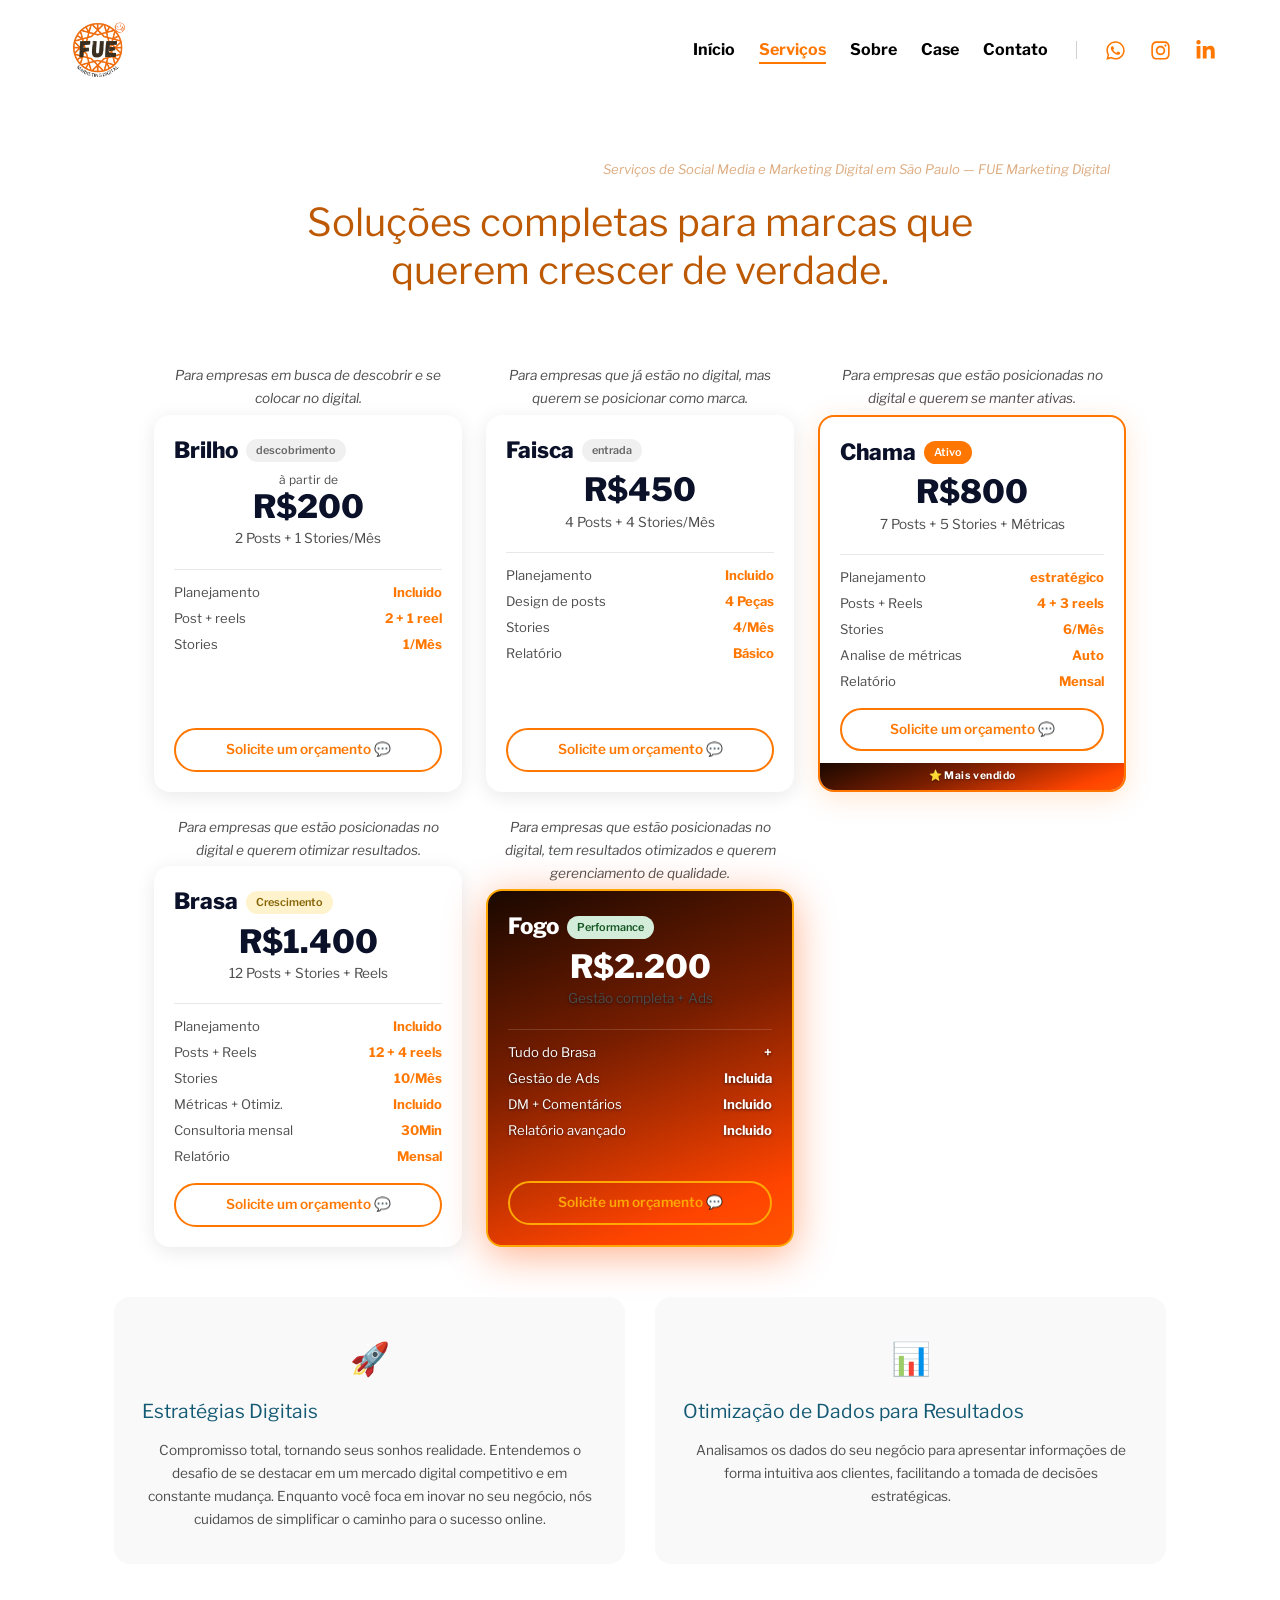
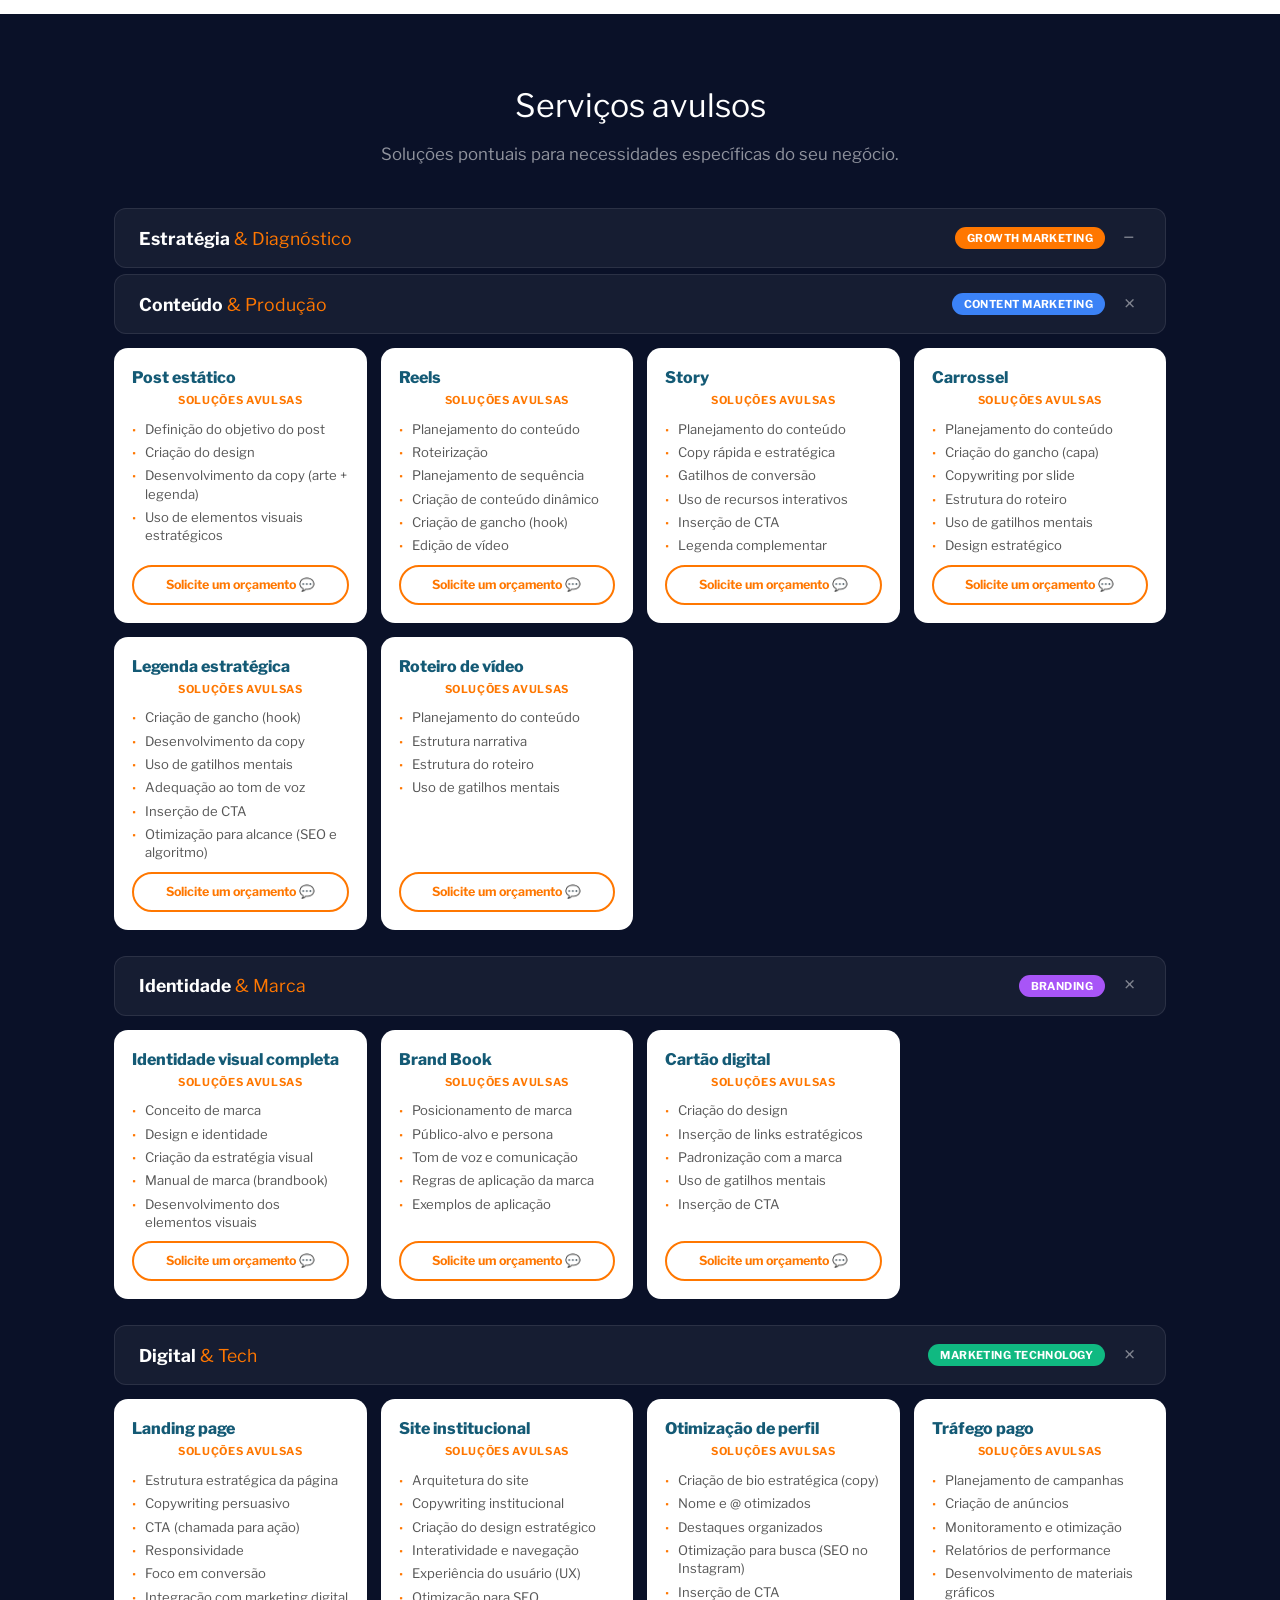
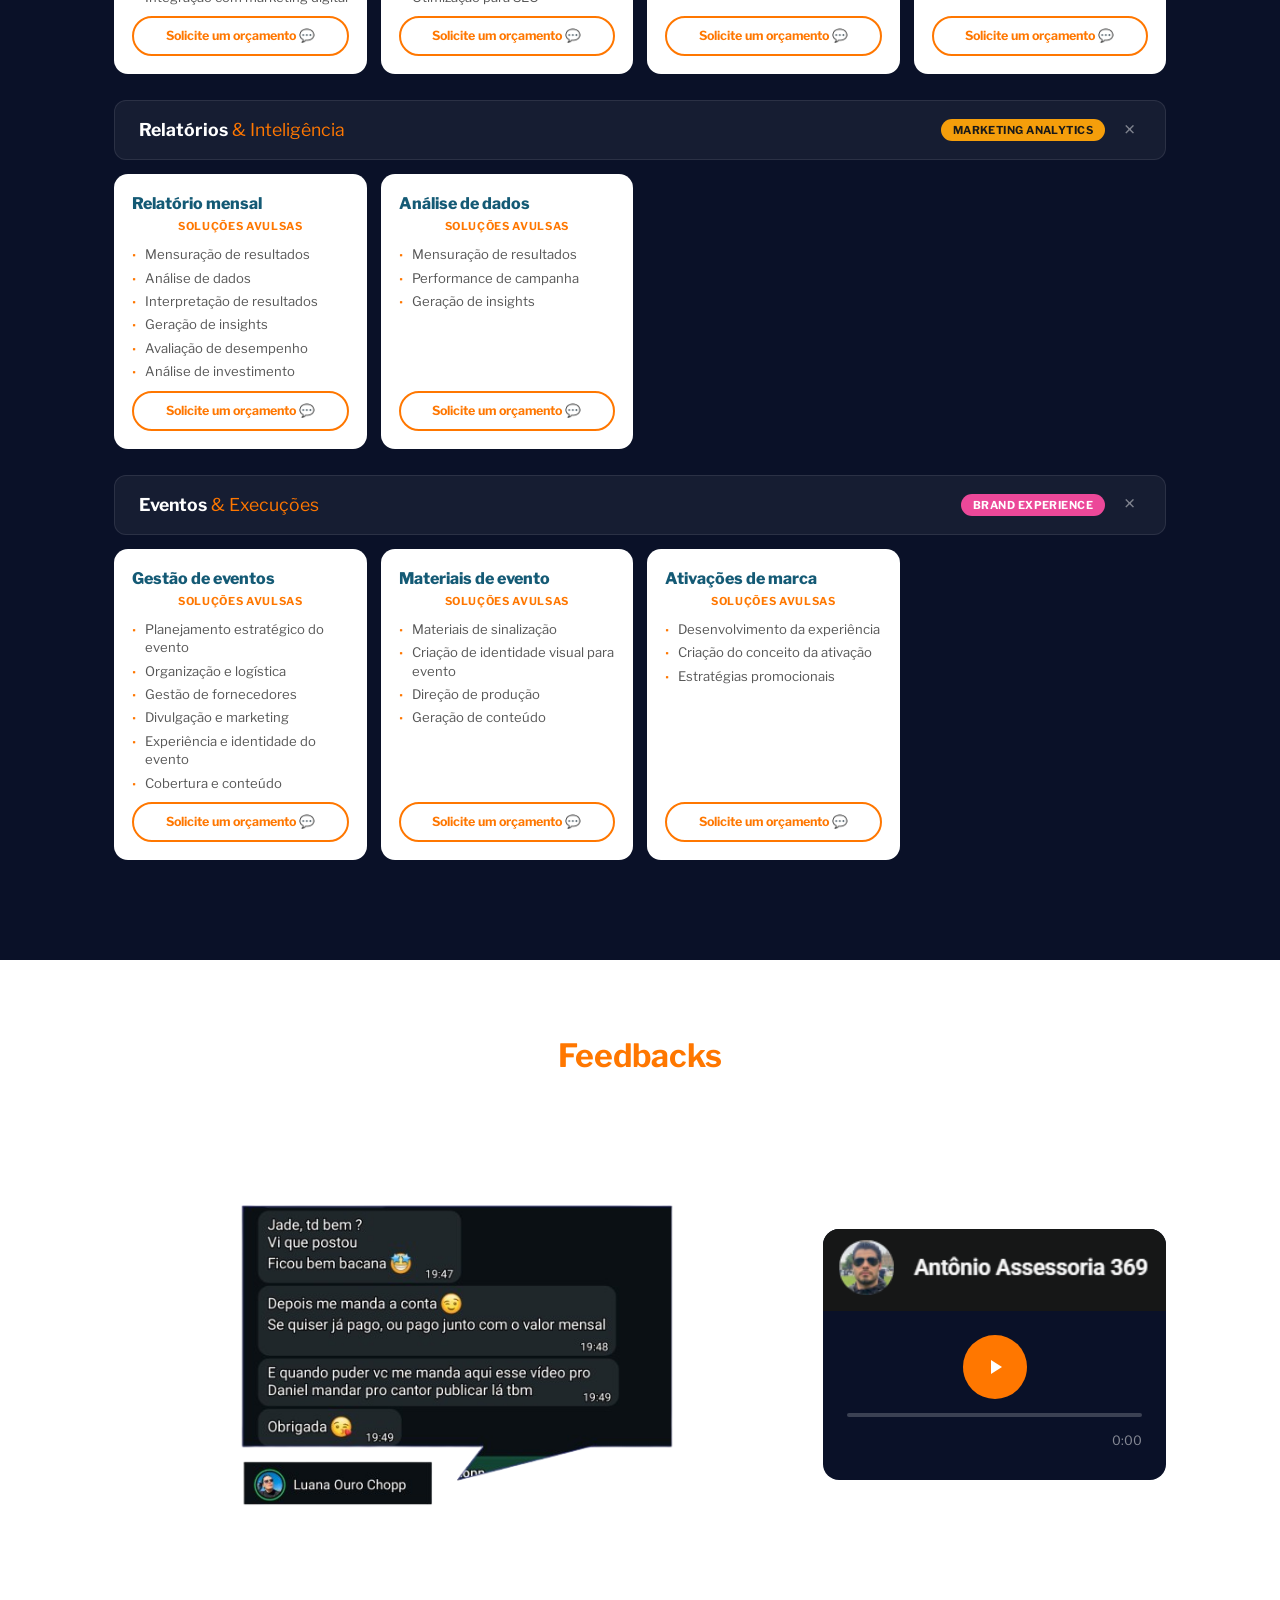
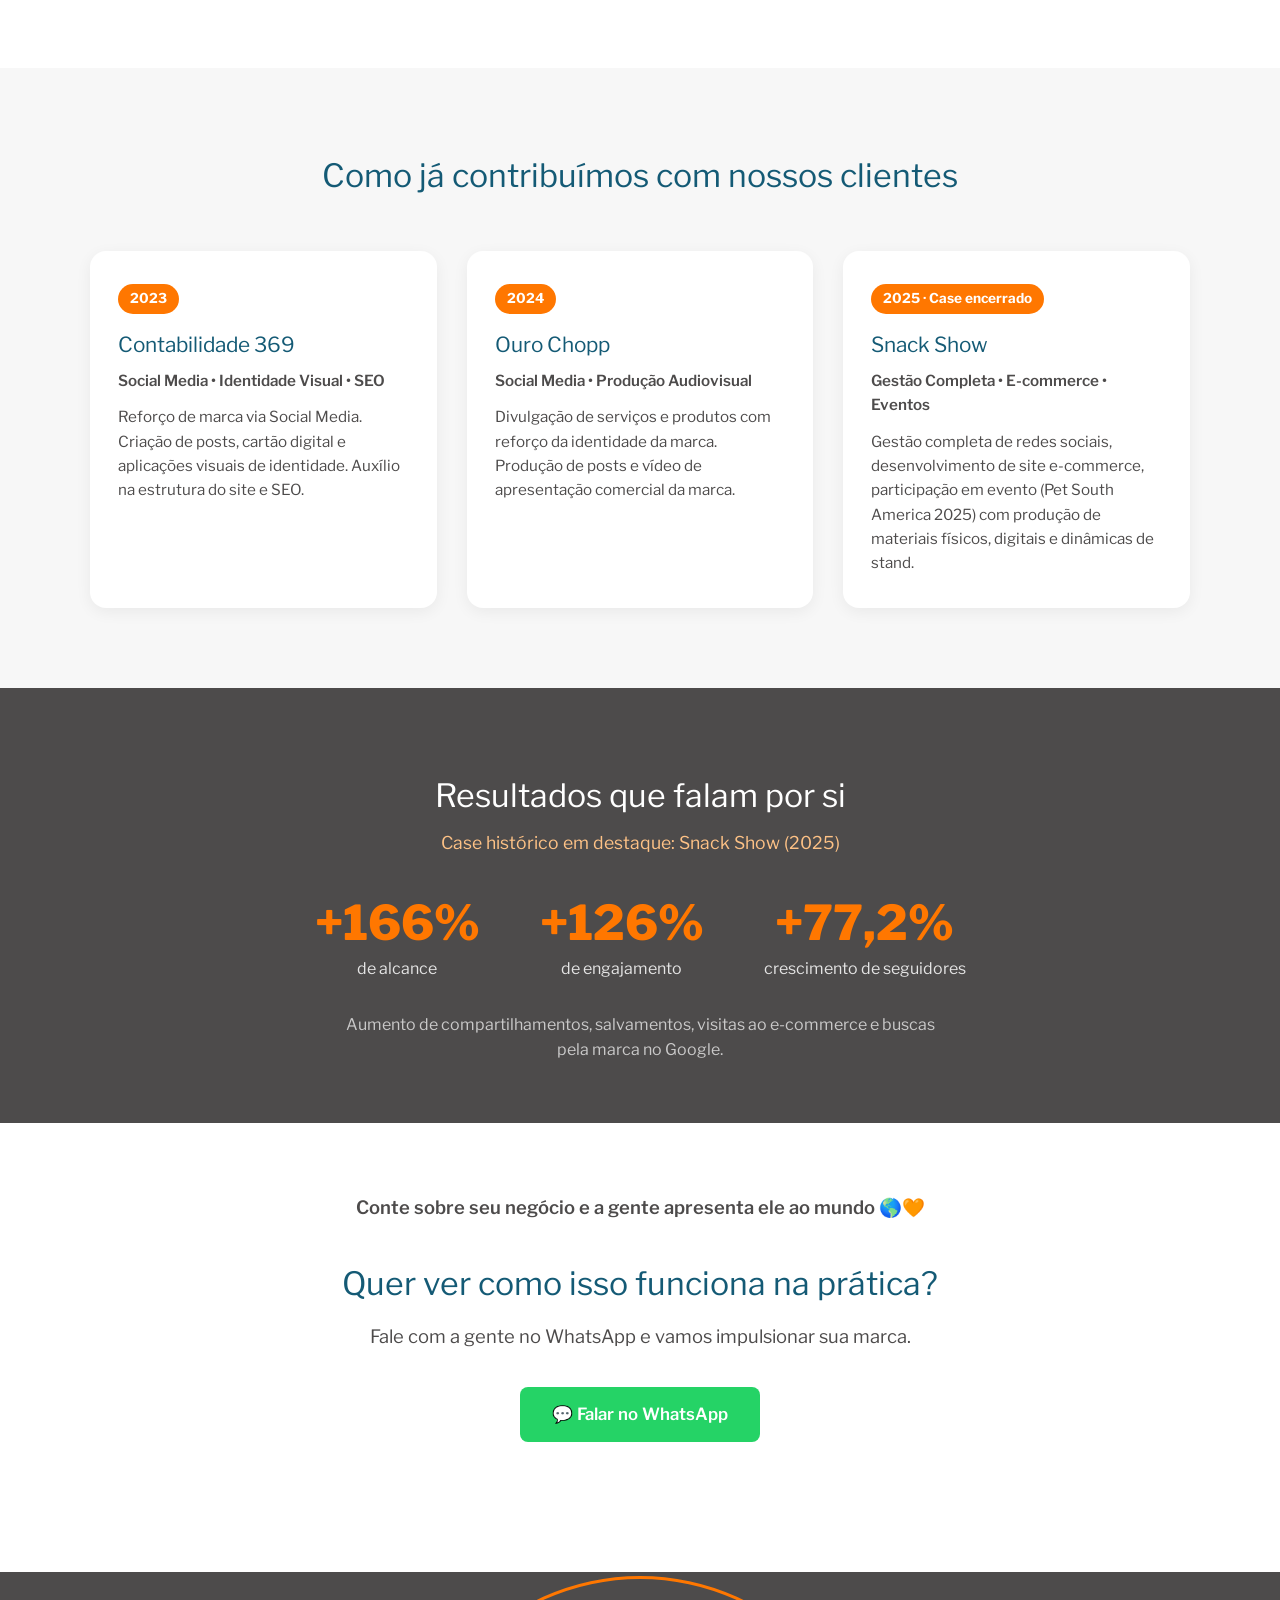
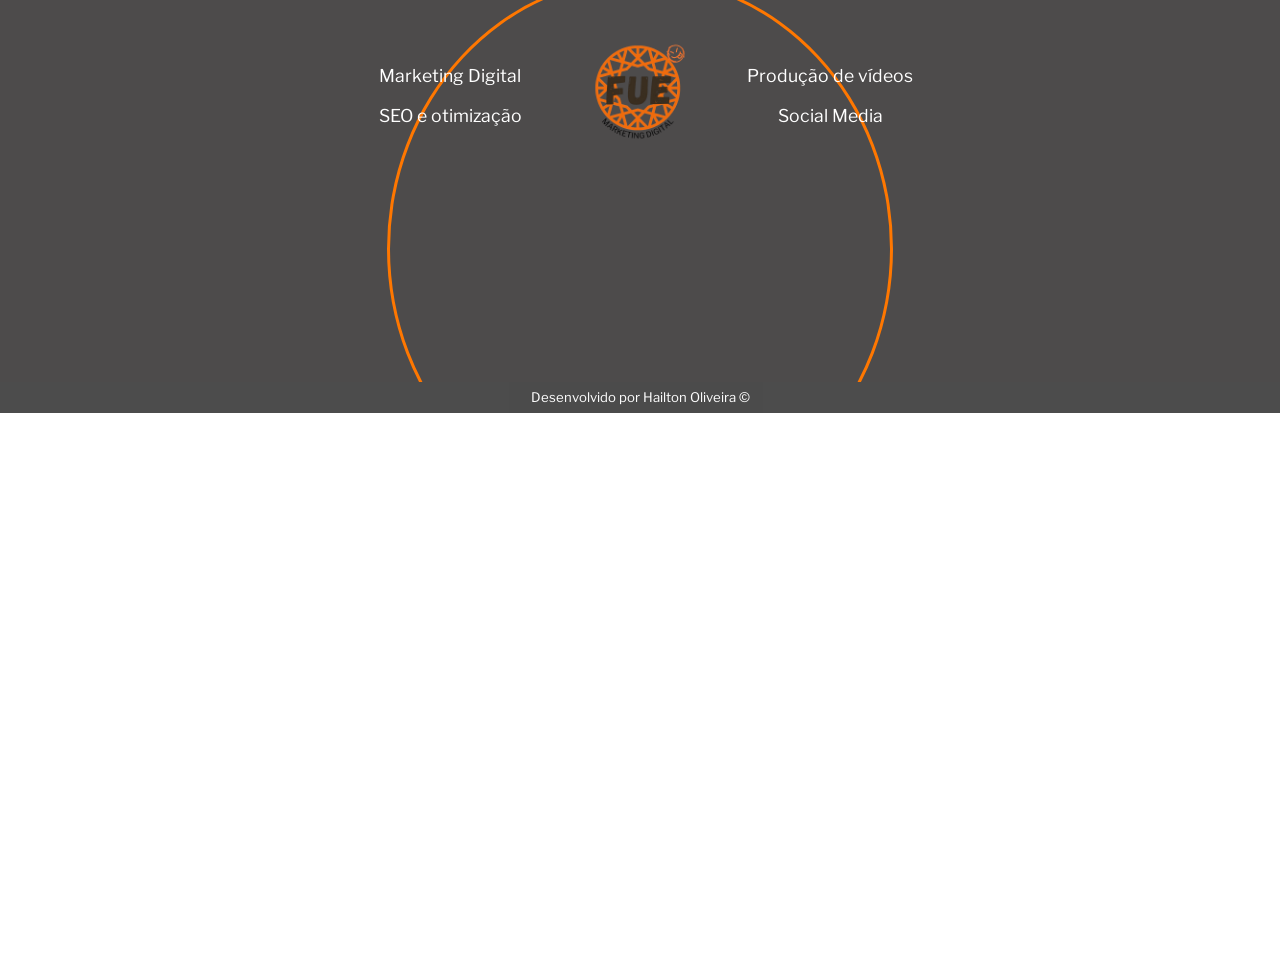
==== commit 5e446f33: "inclusão do social share e troca dos icones, e firulas" ====
--- a/servicos.html
+++ b/servicos.html
@@ -14,11 +14,13 @@
         content="Soluções completas para marcas que querem crescer de verdade. Conheça nossos serviços de marketing e veja nossos cases de sucesso.">
     <meta property="og:type" content="website">
     <meta property="og:url" content="https://fuemarket.com.br/servicos.html">
-    <meta property="og:image" content="https://fuemarket.com.br/elementos/img/marca/logo.png">
+    <meta property="og:image" content="https://fuemarket.com.br/elementos/img/marca/Social%20share.png">
+    <meta property="og:image:width" content="1200">
+    <meta property="og:image:height" content="630">
     <meta name="twitter:card" content="summary_large_image">
     <meta name="twitter:title" content="Serviços — FUE Marketing Digital · Agência de Social Media SP">
     <meta name="twitter:description" content="Soluções completas para marcas que querem crescer de verdade. Conheça nossos serviços de marketing e veja nossos cases de sucesso.">
-    <meta name="twitter:image" content="https://fuemarket.com.br/elementos/img/marca/logo.png">
+    <meta name="twitter:image" content="https://fuemarket.com.br/elementos/img/marca/Social%20share.png">
     <link rel="canonical" href="https://fuemarket.com.br/servicos.html">
     <title>Serviços — FUE Marketing Digital · Agência de Social Media SP</title>
     <link rel="icon" href="elementos/img/marca/favicon.ico" type="image/x-icon">
--- a/style.css
+++ b/style.css
@@ -165,16 +165,19 @@
 /* H1 — tag semântica para SEO, visualmente discreta */
 h1 {
     display: block;
+    width: 100%;
     text-align: right;
     font-size: 0.82rem;
     color: #BD5902;
     font-style: italic;
     font-weight: 400;
-    max-width: 800px;
     opacity: 0.5;
     line-height: 1.4;
+    padding: 0 24px;
+    margin: 8px 0 0;
     position: relative;
     z-index: 5;
+    left: -3%;
 }
 
 h2 {
@@ -911,7 +914,65 @@
 
 
 #contact {
-    margin-top: 90px;
+    margin-top: 5px;
+}
+
+.homemFue {
+    display: flex;
+    align-items: center;
+    max-width: 1100px;
+    margin: 0 auto 78px;
+    gap: 0;
+    border-radius: 16px;
+    overflow: hidden;
+    background: var(--white);
+    box-shadow: 0 4px 24px rgba(0,0,0,0.08);
+}
+
+.homemFue img {
+    width: 50%;
+    max-width: 500px;
+    height: 100%;
+    min-height: 300px;
+    object-fit: cover;
+    display: block;
+    flex-shrink: 0;
+}
+
+.homemFue-content {
+    flex: 1;
+    padding: 48px 48px;
+    display: flex;
+    flex-direction: column;
+    align-items: center;
+    justify-content: center;
+    text-align: center;
+    gap: 32px;
+}
+
+.homemFue-content p {
+    font-size: 1.1rem;
+    color: var(--dark-grey);
+    line-height: 1.7;
+    margin: 0;
+}
+
+.homemFue-btn {
+    display: inline-block;
+    background-color: #3b2a1a;
+    color: var(--burned-yellow);
+    text-decoration: none;
+    padding: 14px 28px;
+    border-radius: 50px;
+    font-size: 1rem;
+    font-weight: 600;
+    transition: background-color 0.3s, transform 0.2s;
+    white-space: nowrap;
+}
+
+.homemFue-btn:hover {
+    background-color: #2a1d10;
+    transform: translateY(-2px);
 }
 
 #contato {
@@ -1201,13 +1262,6 @@
         gap: 20px;
     }
 
-    /* H1 */
-    h1 {
-        font-size: 1.8rem;
-        margin: 10% auto;
-        padding: 0 15px;
-    }
-
     /* Carousel */
     #carousel-section {
         min-height: 250px;
@@ -1396,6 +1450,21 @@
         right: 6px;
     }
 
+    /* HomemFue */
+    .homemFue {
+        flex-direction: column;
+    }
+
+    .homemFue img {
+        width: 100%;
+        max-width: 100%;
+        min-height: 220px;
+    }
+
+    .homemFue-content {
+        padding: 32px 24px;
+    }
+
     /* Contato Links */
     .links {
         flex-wrap: wrap;
--- a/servicos.css
+++ b/servicos.css
@@ -244,7 +244,7 @@
 }
 
 .feedback-image {
-    width: 85%;
+    width: 68%;
     height: auto;
     display: block;
     border-radius: 16px;
@@ -383,7 +383,6 @@
     background: #f9f9f9;
     border-radius: 16px;
     padding: 36px 28px 32px;
-    border-left: 4px solid var(--primary-orange);
     text-align: left;
     transition: transform 0.3s ease, box-shadow 0.3s ease;
 }
@@ -656,7 +655,6 @@
     box-shadow: 0 4px 16px rgba(0, 0, 0, 0.06);
     transition: transform 0.3s ease, box-shadow 0.3s ease;
     position: relative;
-    border-top: 4px solid var(--primary-orange);
 }
 
 .srv-case-card:hover {
@@ -861,10 +859,6 @@
         grid-template-columns: 1fr;
     }
 
-    #srv-intro h1 {
-        font-size: 1.8rem;
-    }
-
     .srv-proof-grid {
         gap: 30px;
     }
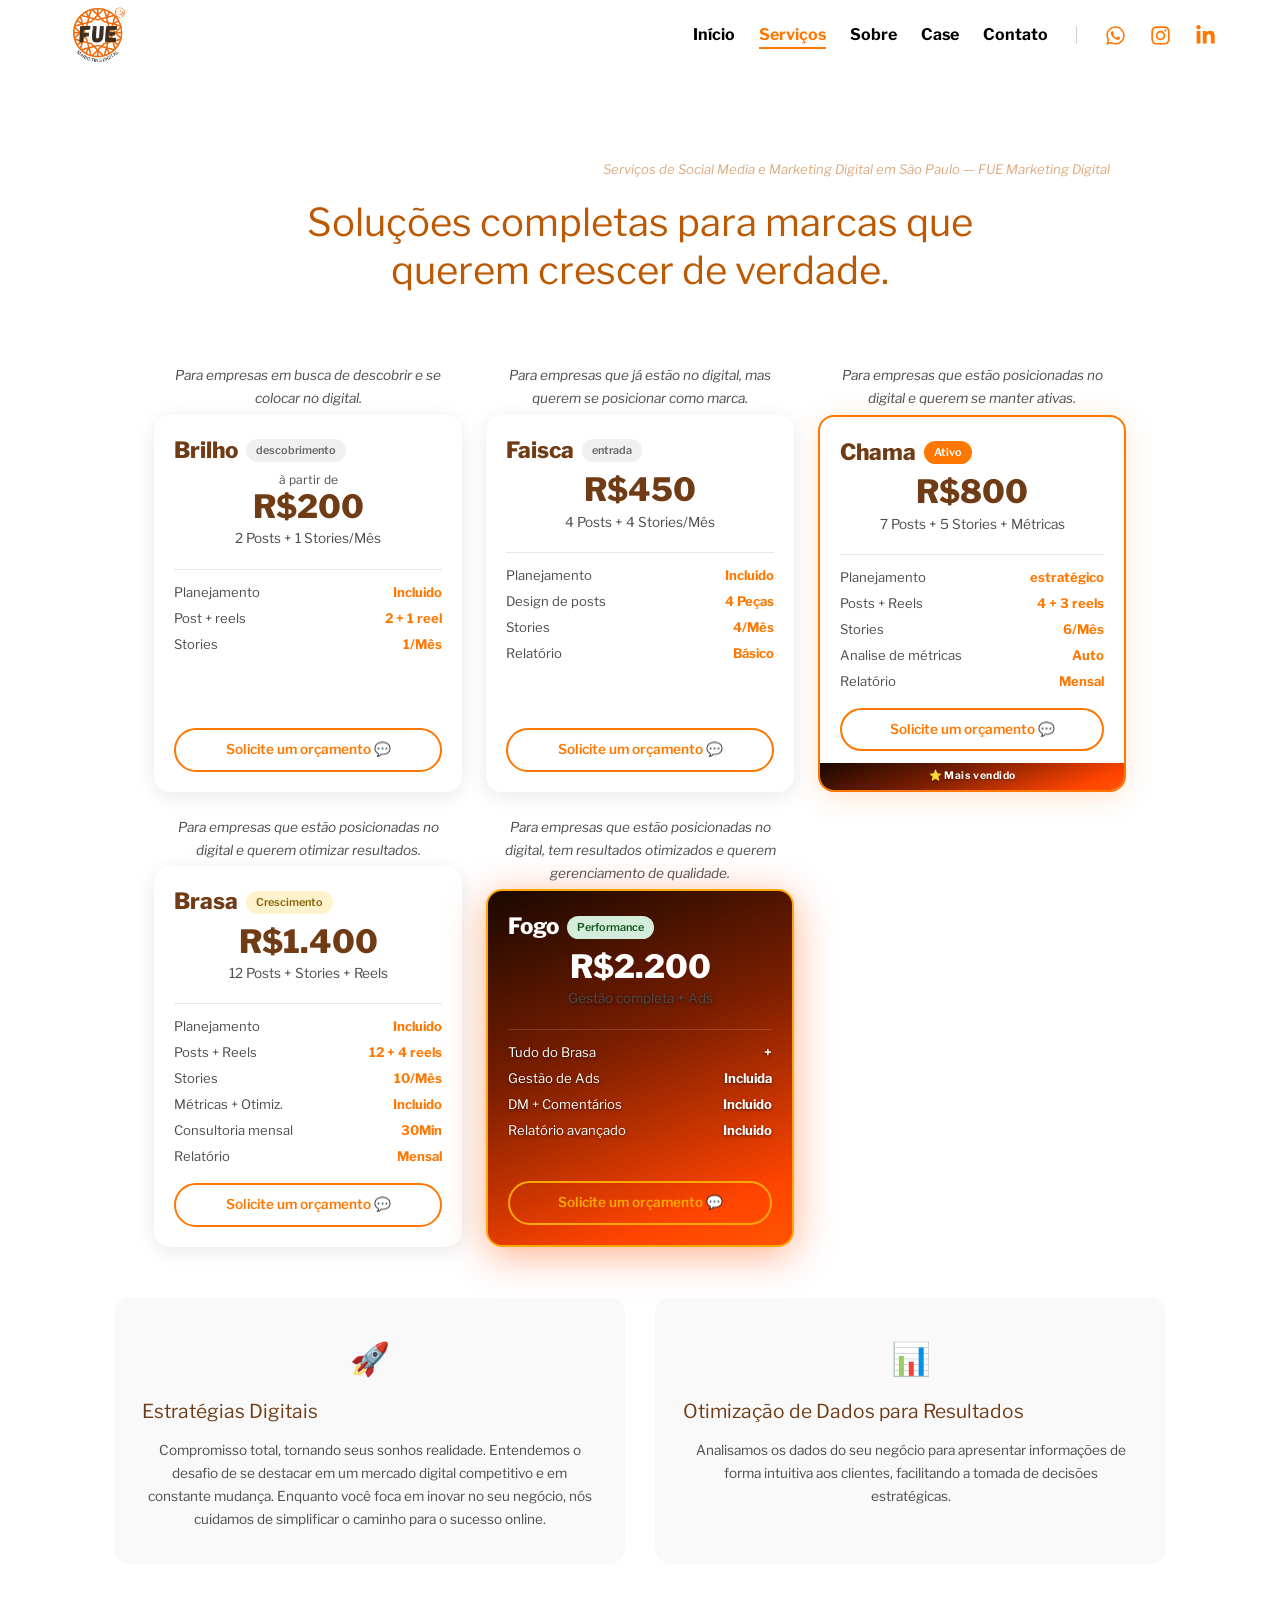
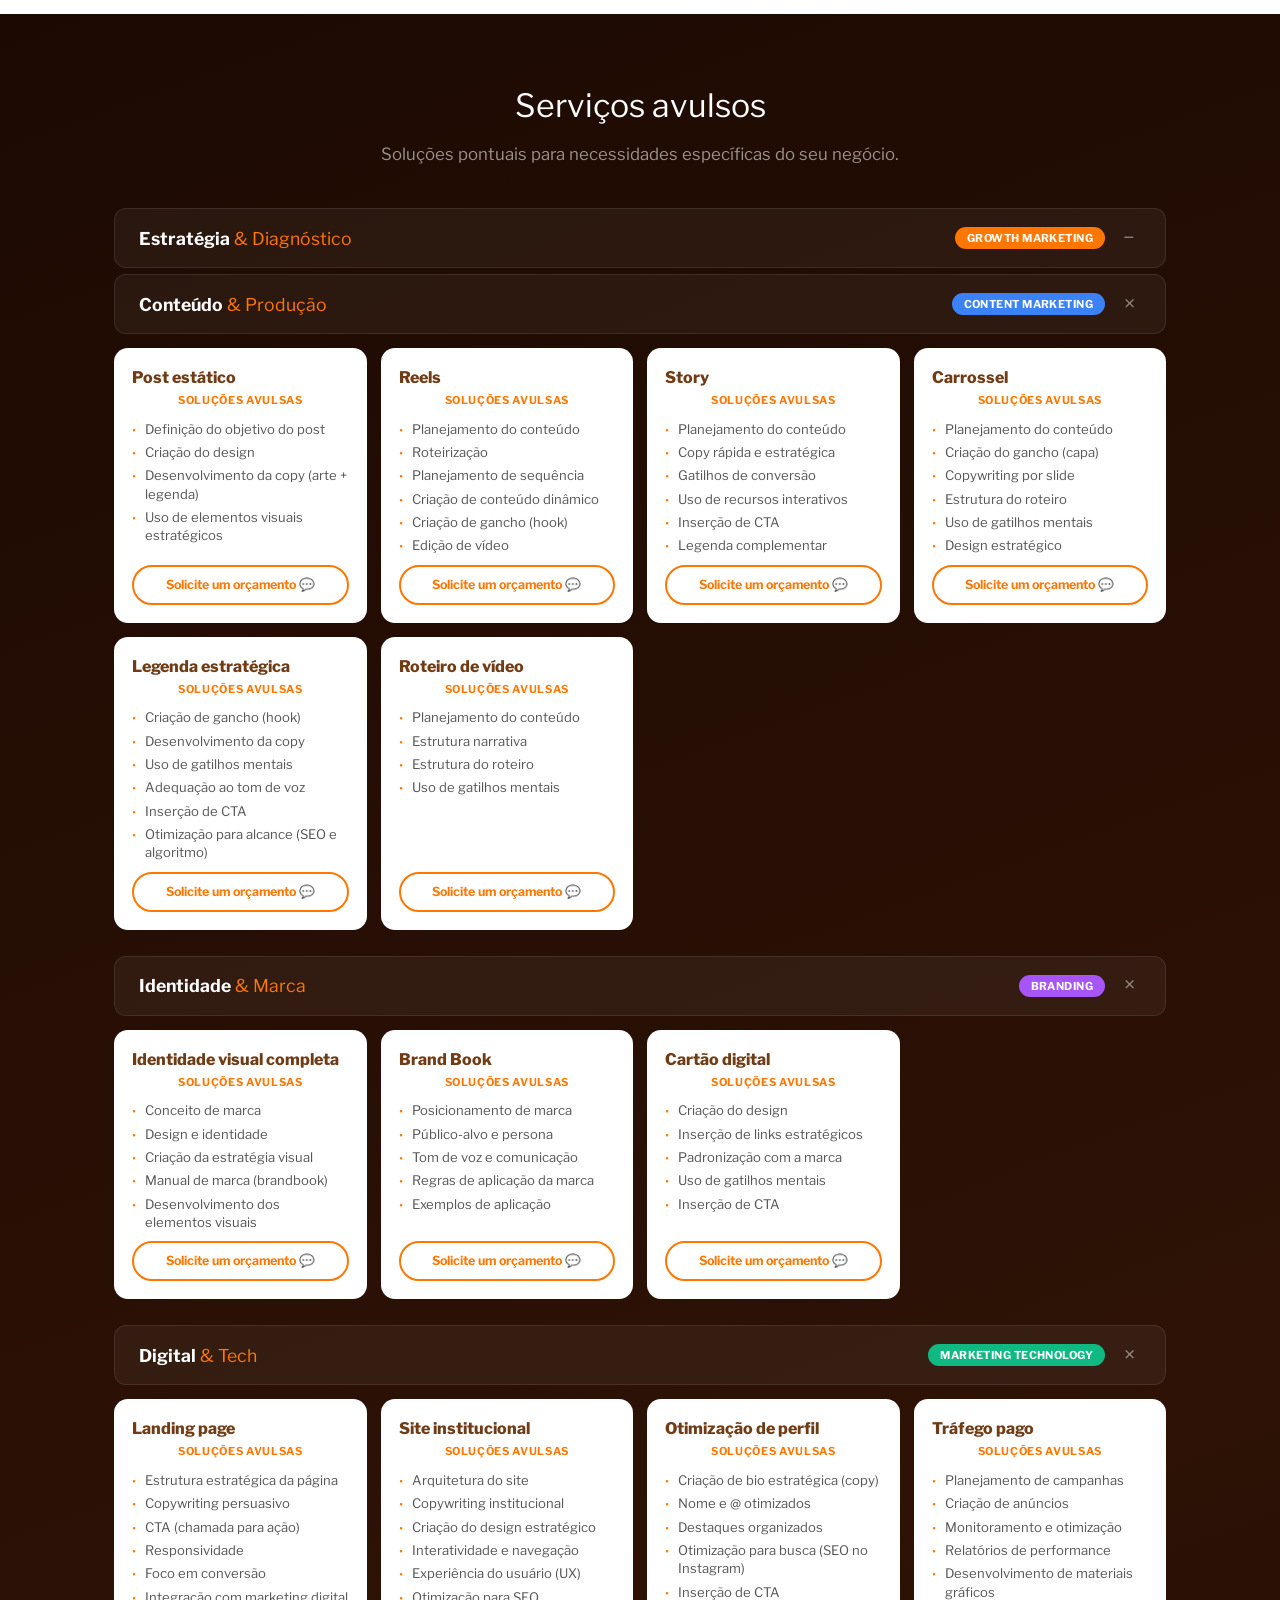
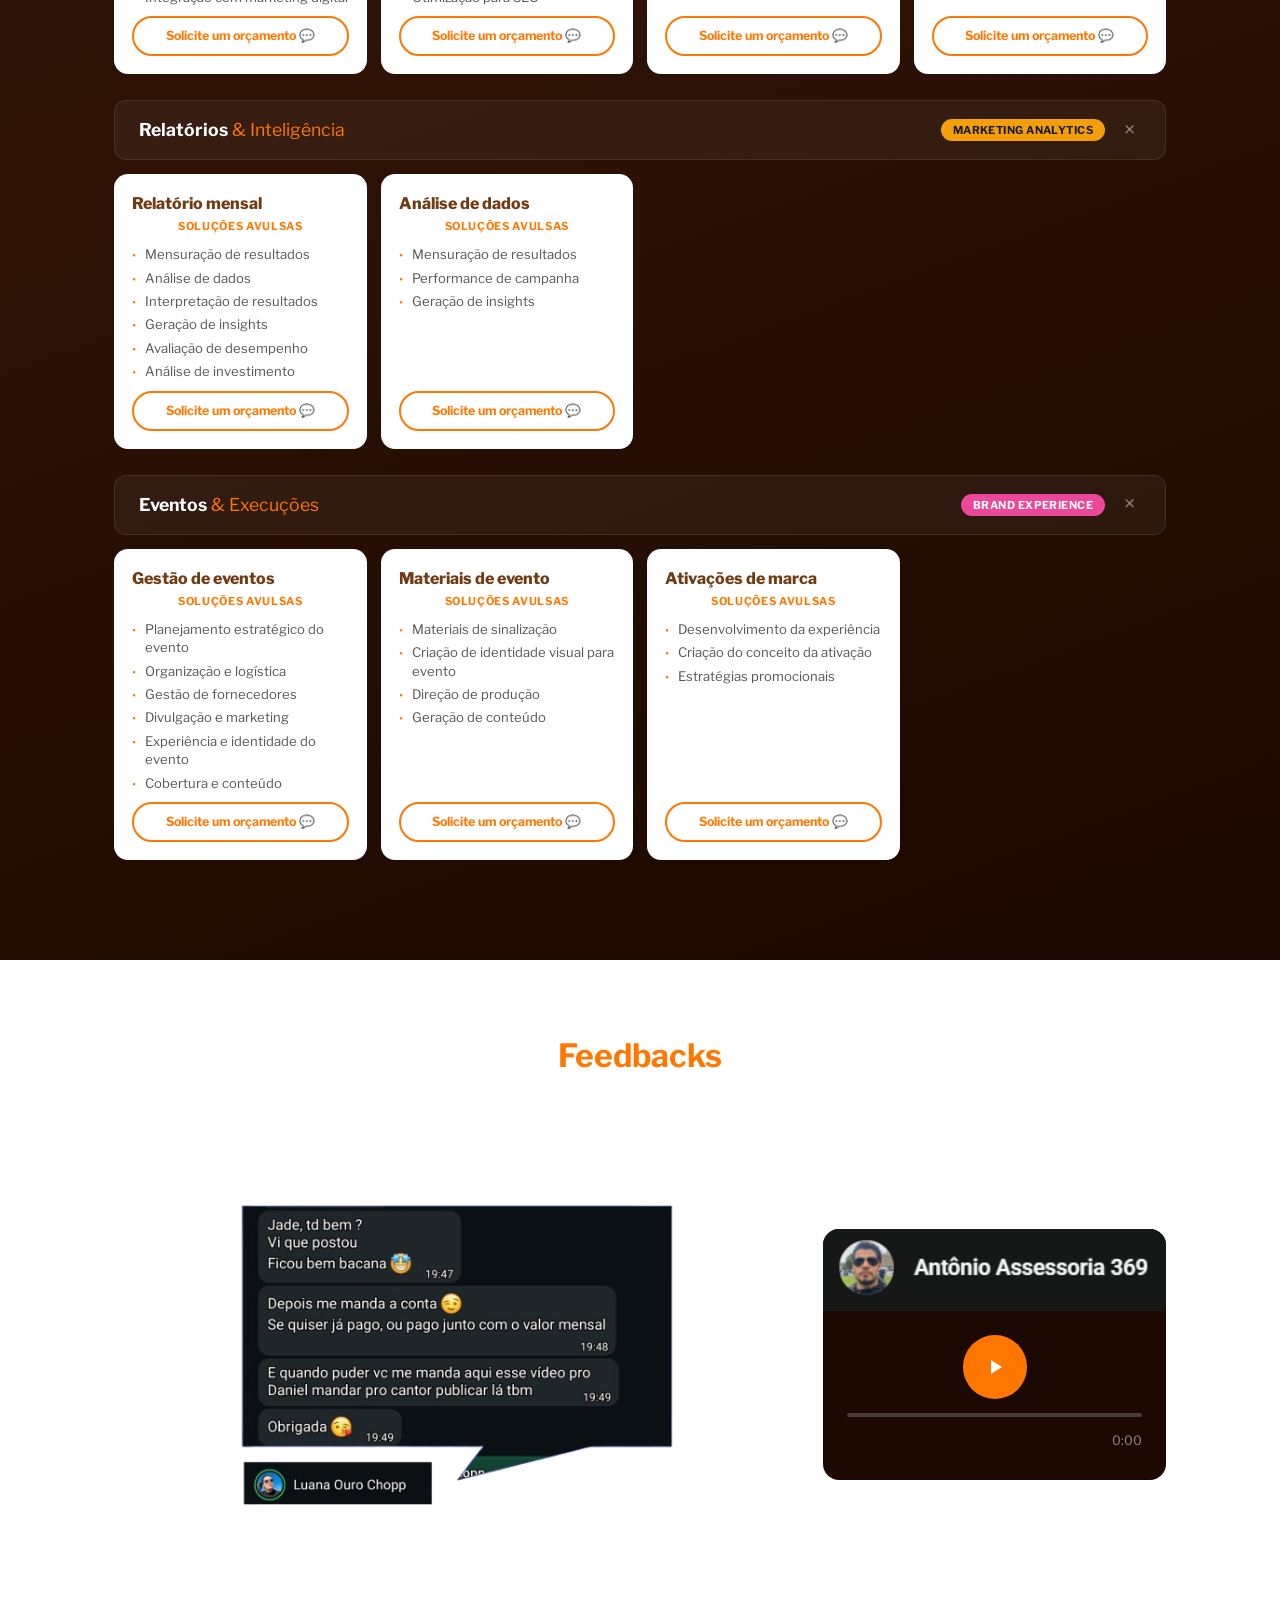
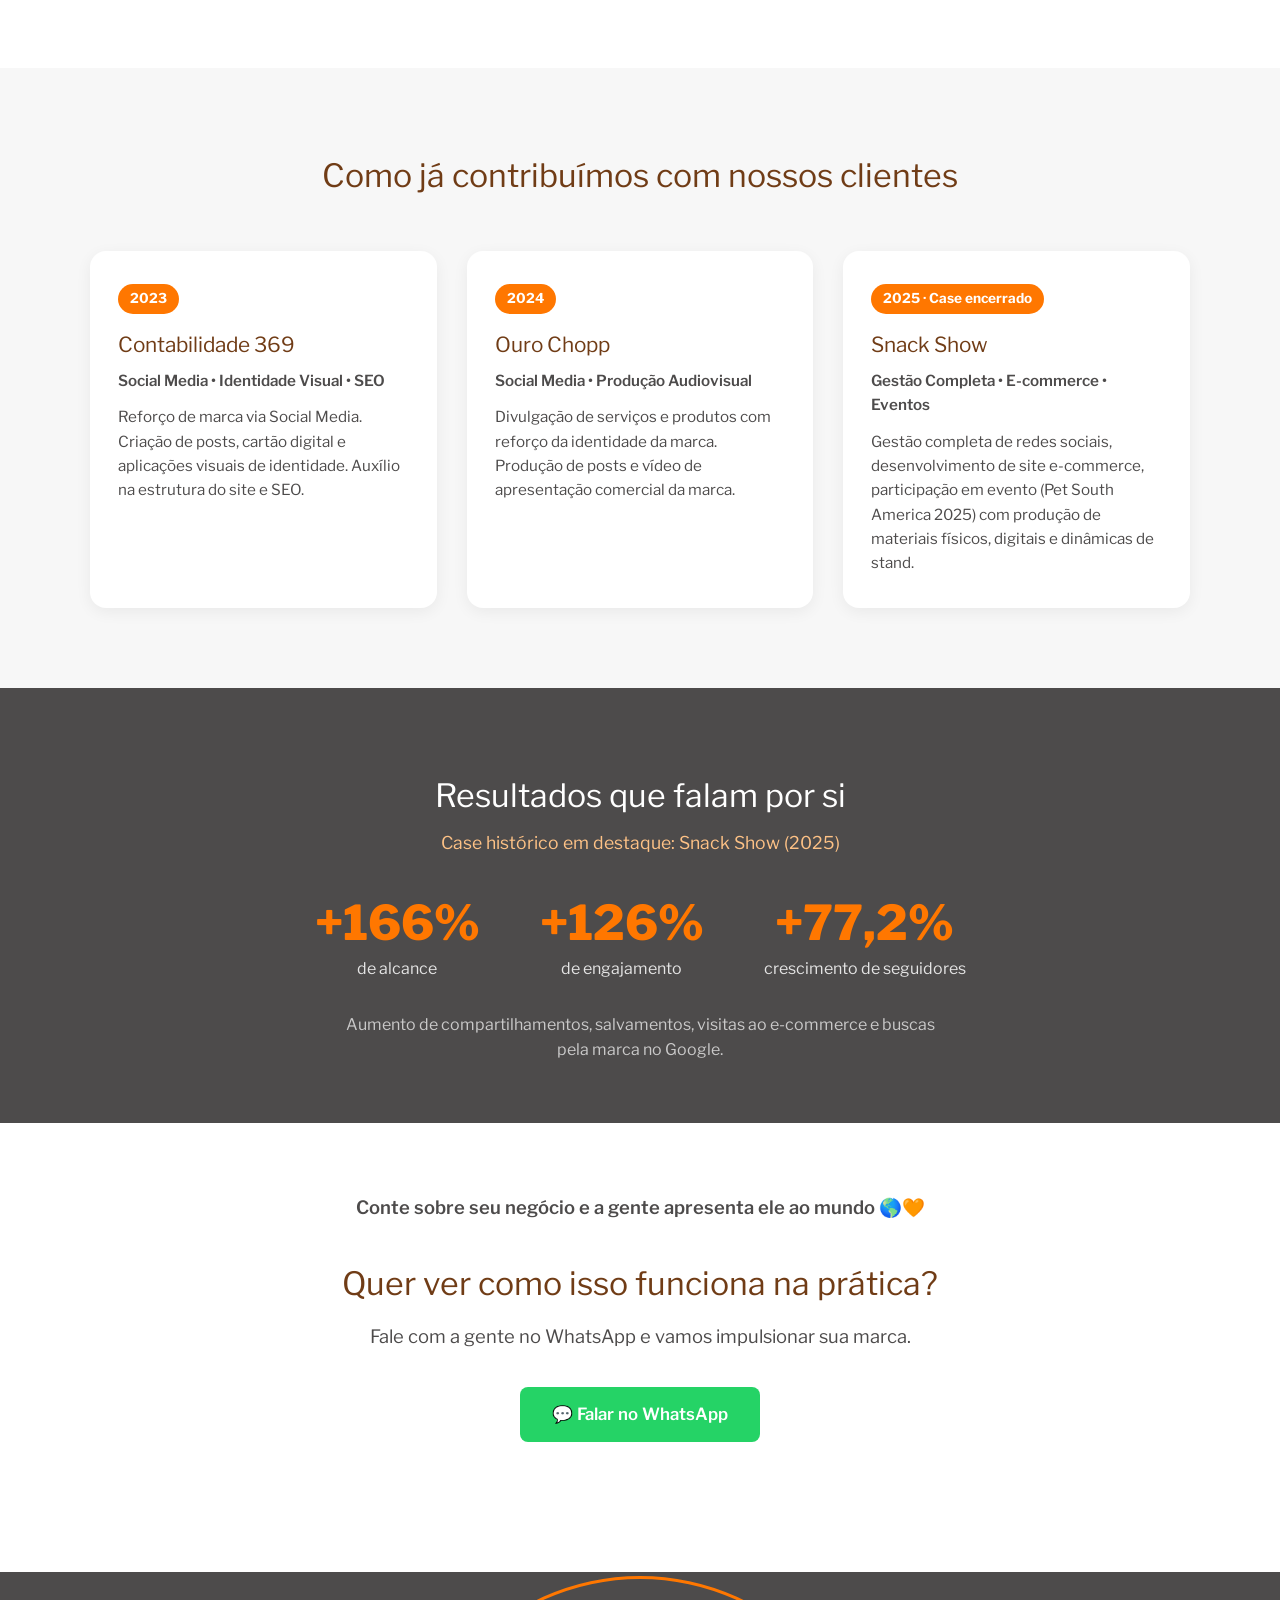
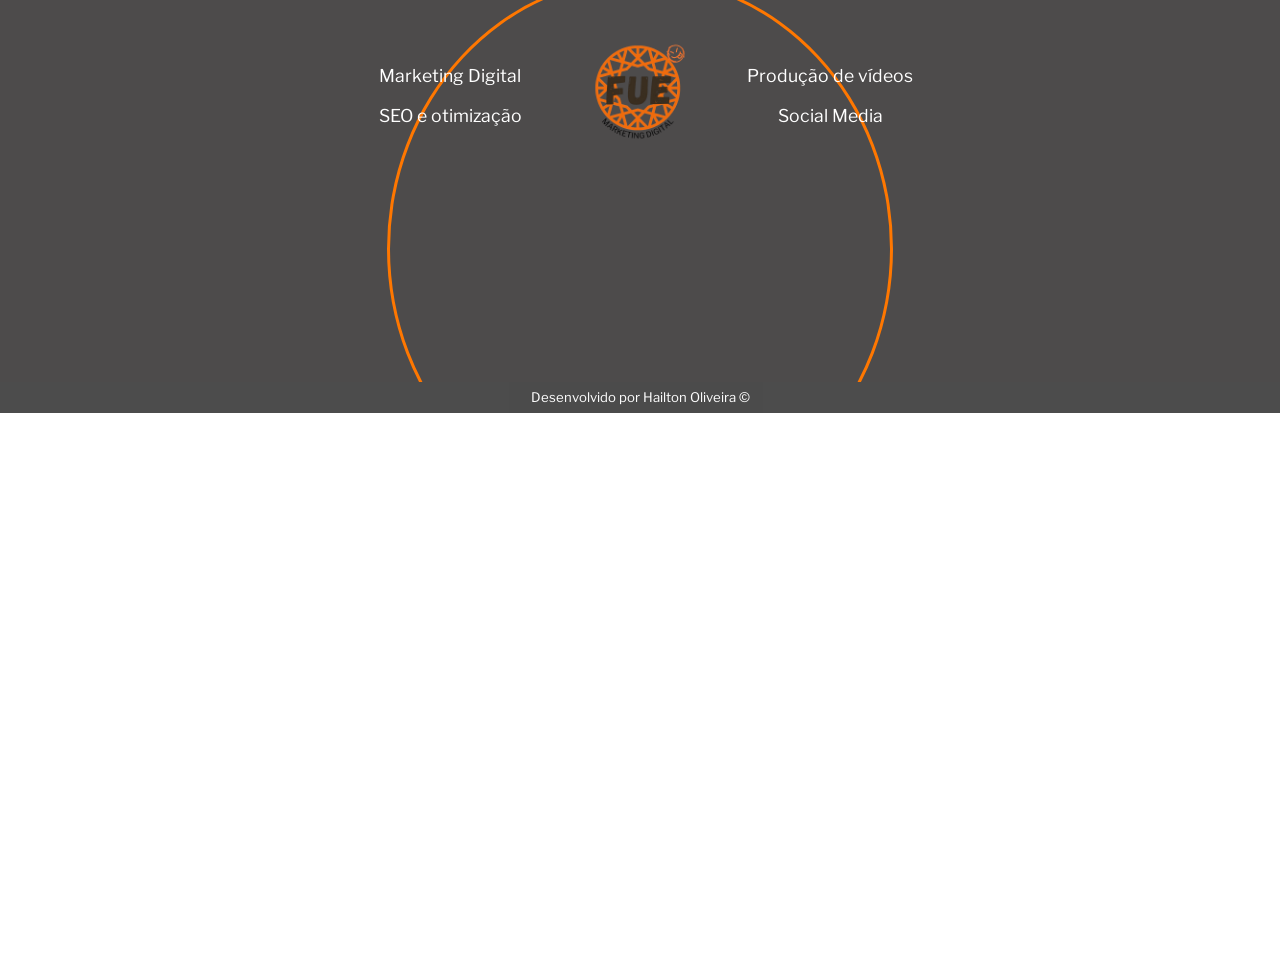
==== commit fa8ee93a: "coloca as tags do analytics" ====
--- a/servicos.html
+++ b/servicos.html
@@ -2,6 +2,13 @@
 <html lang="pt-BR">
 
 <head>
+    <!-- Google Tag Manager -->
+    <script>(function(w,d,s,l,i){w[l]=w[l]||[];w[l].push({'gtm.start':
+    new Date().getTime(),event:'gtm.js'});var f=d.getElementsByTagName(s)[0],
+    j=d.createElement(s),dl=l!='dataLayer'?'&l='+l:'';j.async=true;j.src=
+    'https://www.googletagmanager.com/gtm.js?id='+i+dl;f.parentNode.insertBefore(j,f);
+    })(window,document,'script','dataLayer','GTM-K8DP3NHX');</script>
+    <!-- End Google Tag Manager -->
     <meta charset="UTF-8">
     <meta name="viewport" content="width=device-width, initial-scale=1.0">
     <meta name="description"
@@ -49,6 +56,10 @@
 </head>
 
 <body>
+    <!-- Google Tag Manager (noscript) -->
+    <noscript><iframe src="https://www.googletagmanager.com/ns.html?id=GTM-K8DP3NHX"
+    height="0" width="0" style="display:none;visibility:hidden"></iframe></noscript>
+    <!-- End Google Tag Manager (noscript) -->
     <header>
         <div class="header-container">
             <a href="index.html" class="header-logo">
--- a/style.css
+++ b/style.css
@@ -7,8 +7,8 @@
     --primary-orange: #FF7700;
     --secondary-orange: #ff77009f;
     --burned-yellow: #FFA705;
-    --dark-blue: #0A1128;
-    --bluh2: #145A75;
+    --dark-blue: #703c16;
+    --bluh2: #703c16;
     --creme: #FEC286;
     --dark-grey: #4D4B4B;
     --white: #FFFFFF;
@@ -63,13 +63,17 @@
     color: var(--dark-grey);
     background-color: var(--white);
     font-size: 1.1rem;
+    padding-top: 100px;
 }
 
 /* Cabeçalho e Navegação */
 header {
-    padding: 15px 0;
-    position: relative;
-    /* Para posicionar a forma roxa no canto */
+    position: fixed;
+    top: 0;
+    left: 0;
+    right: 0;
+    z-index: 1000;
+    background-color: var(--white);
     width: 100%;
 }
 
@@ -240,11 +244,13 @@
 /* _________________________________________________*/
 
 .qstFraco {
-    display: inline;
-    background-color: #ff770095;
-    border-radius: 6px;
-    padding: 5px;
-    font-size: 140%;
+    display: inline-block;
+    background-color: #3b2a1a;
+    color: var(--burned-yellow);
+    border-radius: 50px;
+    padding: 10px 24px;
+    font-size: 1.1rem;
+    font-weight: 600;
 }
 
 #suaPersonalidade {
@@ -284,6 +290,23 @@
     font-weight: 500;
 }
 
+.btn-orcamento {
+    display: inline-block;
+    background-color: #3b2a1a;
+    color: var(--burned-yellow);
+    text-decoration: none;
+    border-radius: 50px;
+    padding: 14px 28px;
+    font-size: 1rem;
+    font-weight: 600;
+    transition: background-color 0.3s, transform 0.2s;
+}
+
+.btn-orcamento:hover {
+    background-color: #2a1d10;
+    transform: translateY(-2px);
+}
+
 /*_______________________________________*/
 
 .servicos-info {
@@ -297,12 +320,38 @@
     width: 25%;
     text-align: center;
     margin: 0.3%;
+    cursor: pointer;
+}
+
+.servico-item::before {
+    content: '';
+    position: absolute;
+    top: 50%;
+    left: 50%;
+    width: 100%;
+    height: 100%;
+    transform: translate(-50%, -50%) scale(0);
+    background-color: #f1f0f0;
+    border-radius: 50%;
+    transition: transform 0.35s cubic-bezier(0.25, 1, 0.5, 1);
+    z-index: 0;
+}
+
+.servico-item:hover::before {
+    transform: translate(-50%, -50%) scale(1);
 }
 
 .servico-item img {
     width: 100%;
     height: auto;
     border-radius: 10px;
+    position: relative;
+    z-index: 1;
+    transition: transform 0.3s ease;
+}
+
+.servico-item:hover img {
+    transform: scale(1.08);
 }
 
 .servico-item p {
@@ -311,7 +360,7 @@
     color: var(--primary-orange);
     width: 100%;
     padding: 0 10px;
-    /*text-shadow: 1px 1px 3px var(--black);*/
+    z-index: 1;
 }
 
 /*_______________________________________*/
@@ -335,7 +384,7 @@
 /*_______________________________________*/
 
 #issoNaoEObvio {
-    background-color: #4D4B4B;
+    background-color: #1c0a02;
     color: var(--white);
 }
 
@@ -474,11 +523,22 @@
 }
 
 .case-phones.notebook-case .phone-back {
-    width: 310px;
-    top: 40px;
-    left: -75px;
+    width: 340px;
+    top: 102px;
+    left: -85px;
     border-radius: 8px;
     object-fit: contain;
+    transform: rotate(0deg);
+    box-shadow: none;
+}
+
+.case-phones.notebook-case .phone-back.entering {
+    animation: phoneEnterNotebook 0.75s cubic-bezier(0.25, 1, 0.5, 1) both;
+}
+
+@keyframes phoneEnterNotebook {
+    from { transform: translateX(-80vw) rotate(0deg); opacity: 0; }
+    to   { transform: rotate(0deg); opacity: 1; }
 }
 
 .case-phones.notebook-case .phone-front {
--- a/servicos.css
+++ b/servicos.css
@@ -256,7 +256,7 @@
     align-items: stretch;
     gap: 0;
     padding: 0;
-    background: var(--dark-blue);
+    background: #1c0a02;
     color: var(--white);
     text-align: center;
 }
@@ -416,7 +416,7 @@
    ============================ */
 #srv-avulsos {
     padding: 60px 0 80px;
-    background: var(--dark-blue, #0d1b2a);
+    background: linear-gradient(160deg, #1c0a02 0%, #2e1206 60%, #1a0800 100%);
 }
 
 .avulsos-heading {
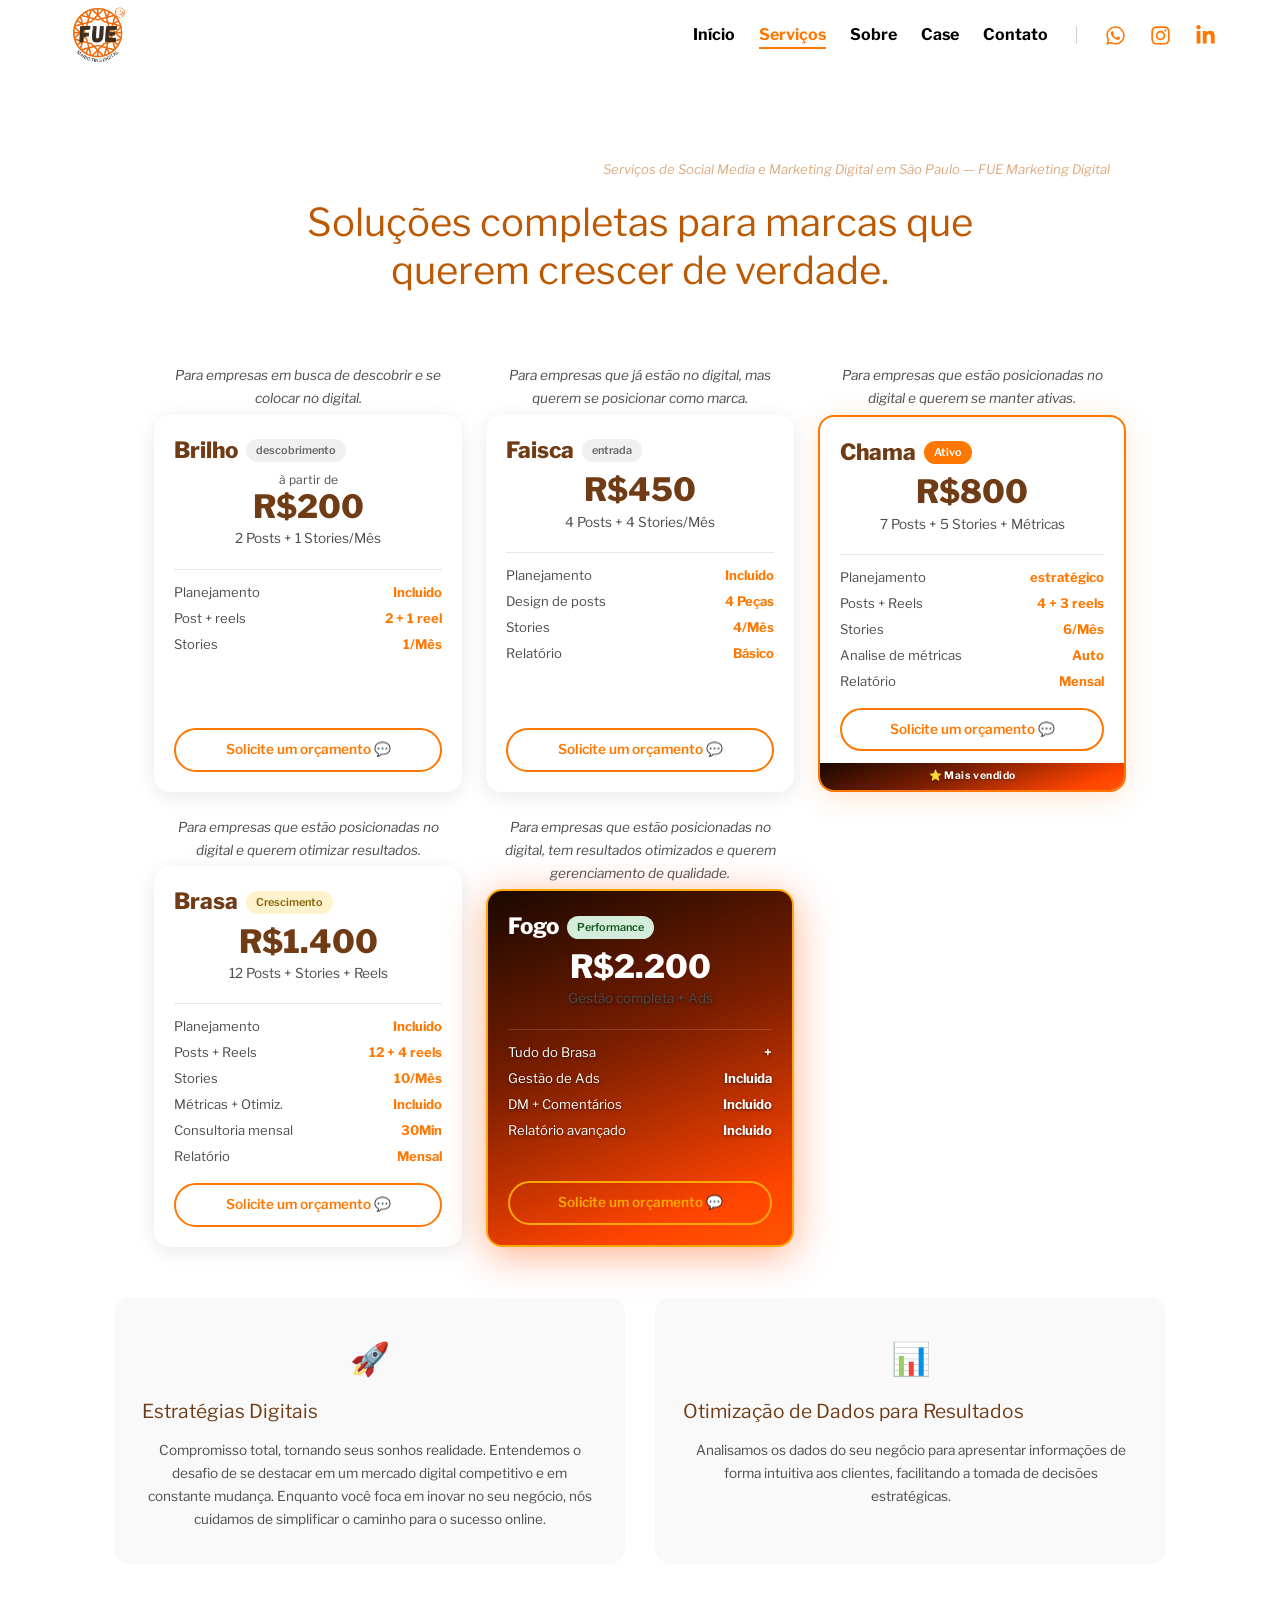
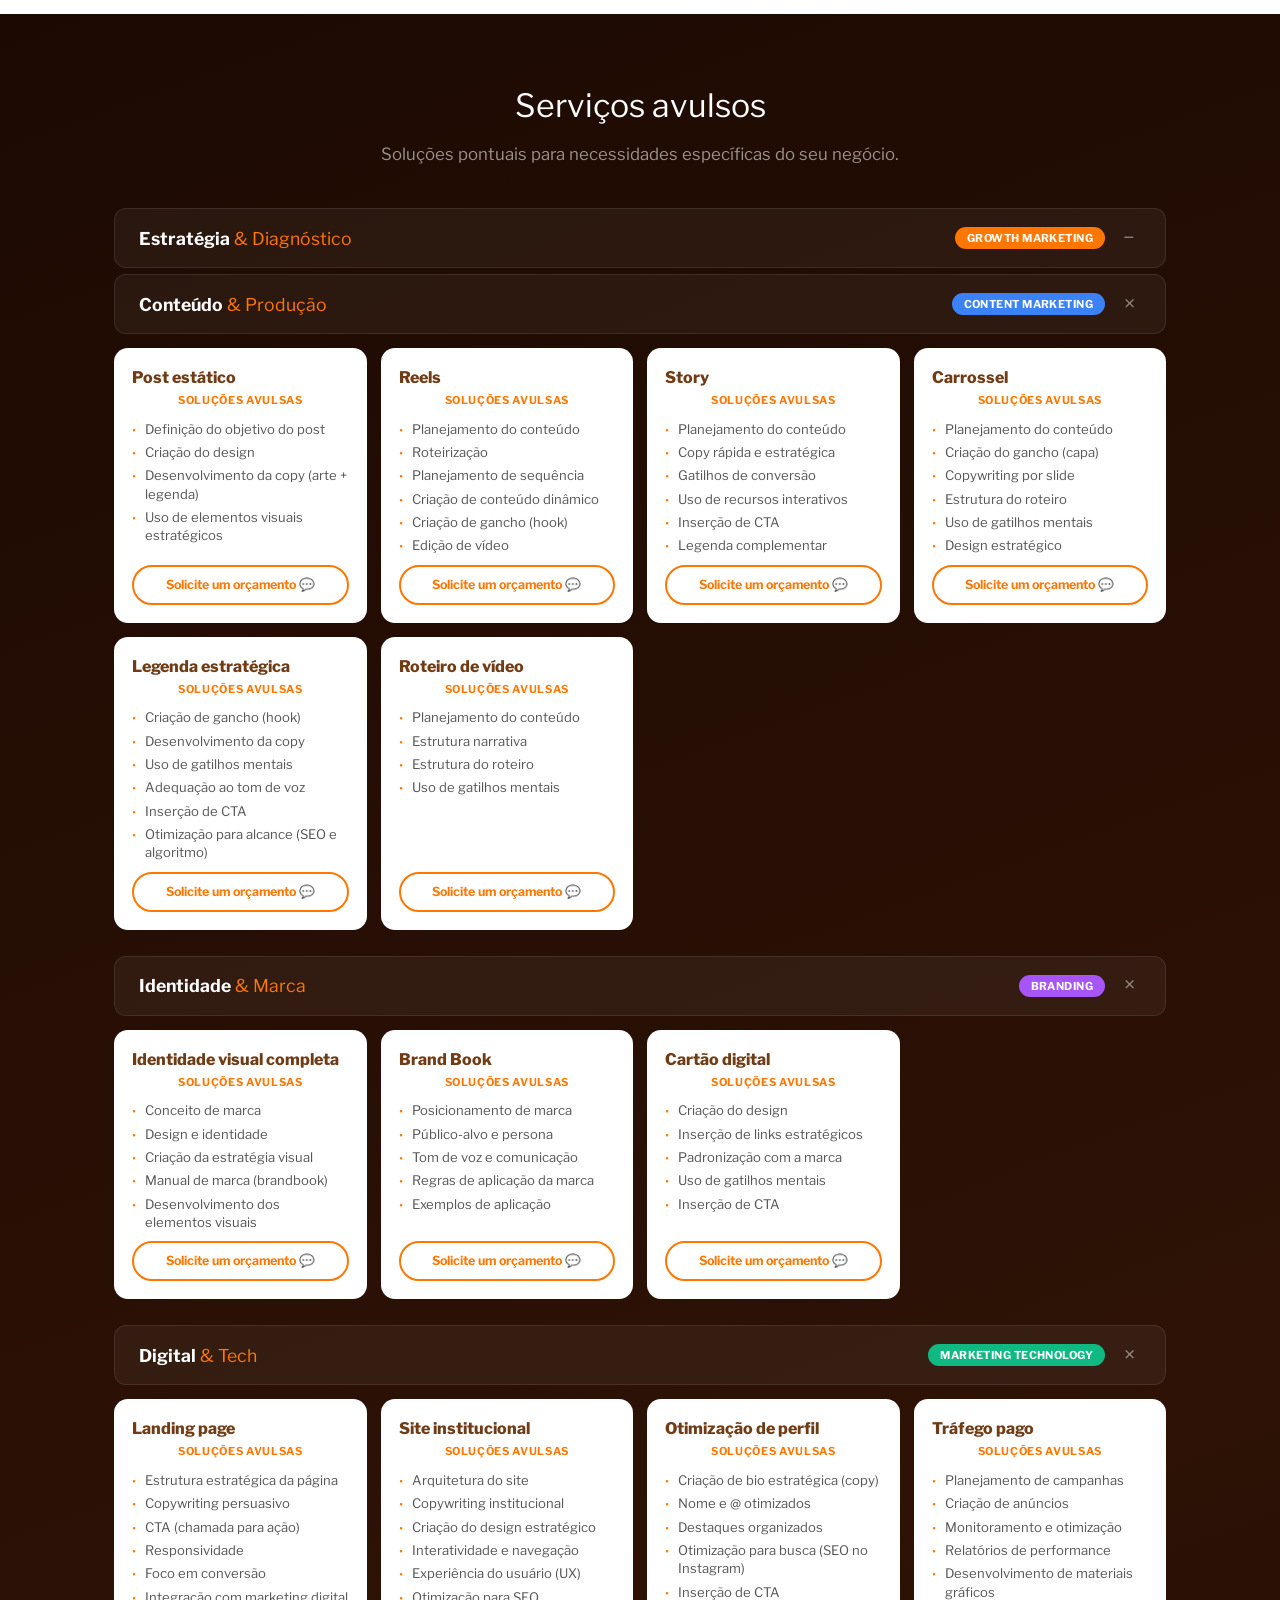
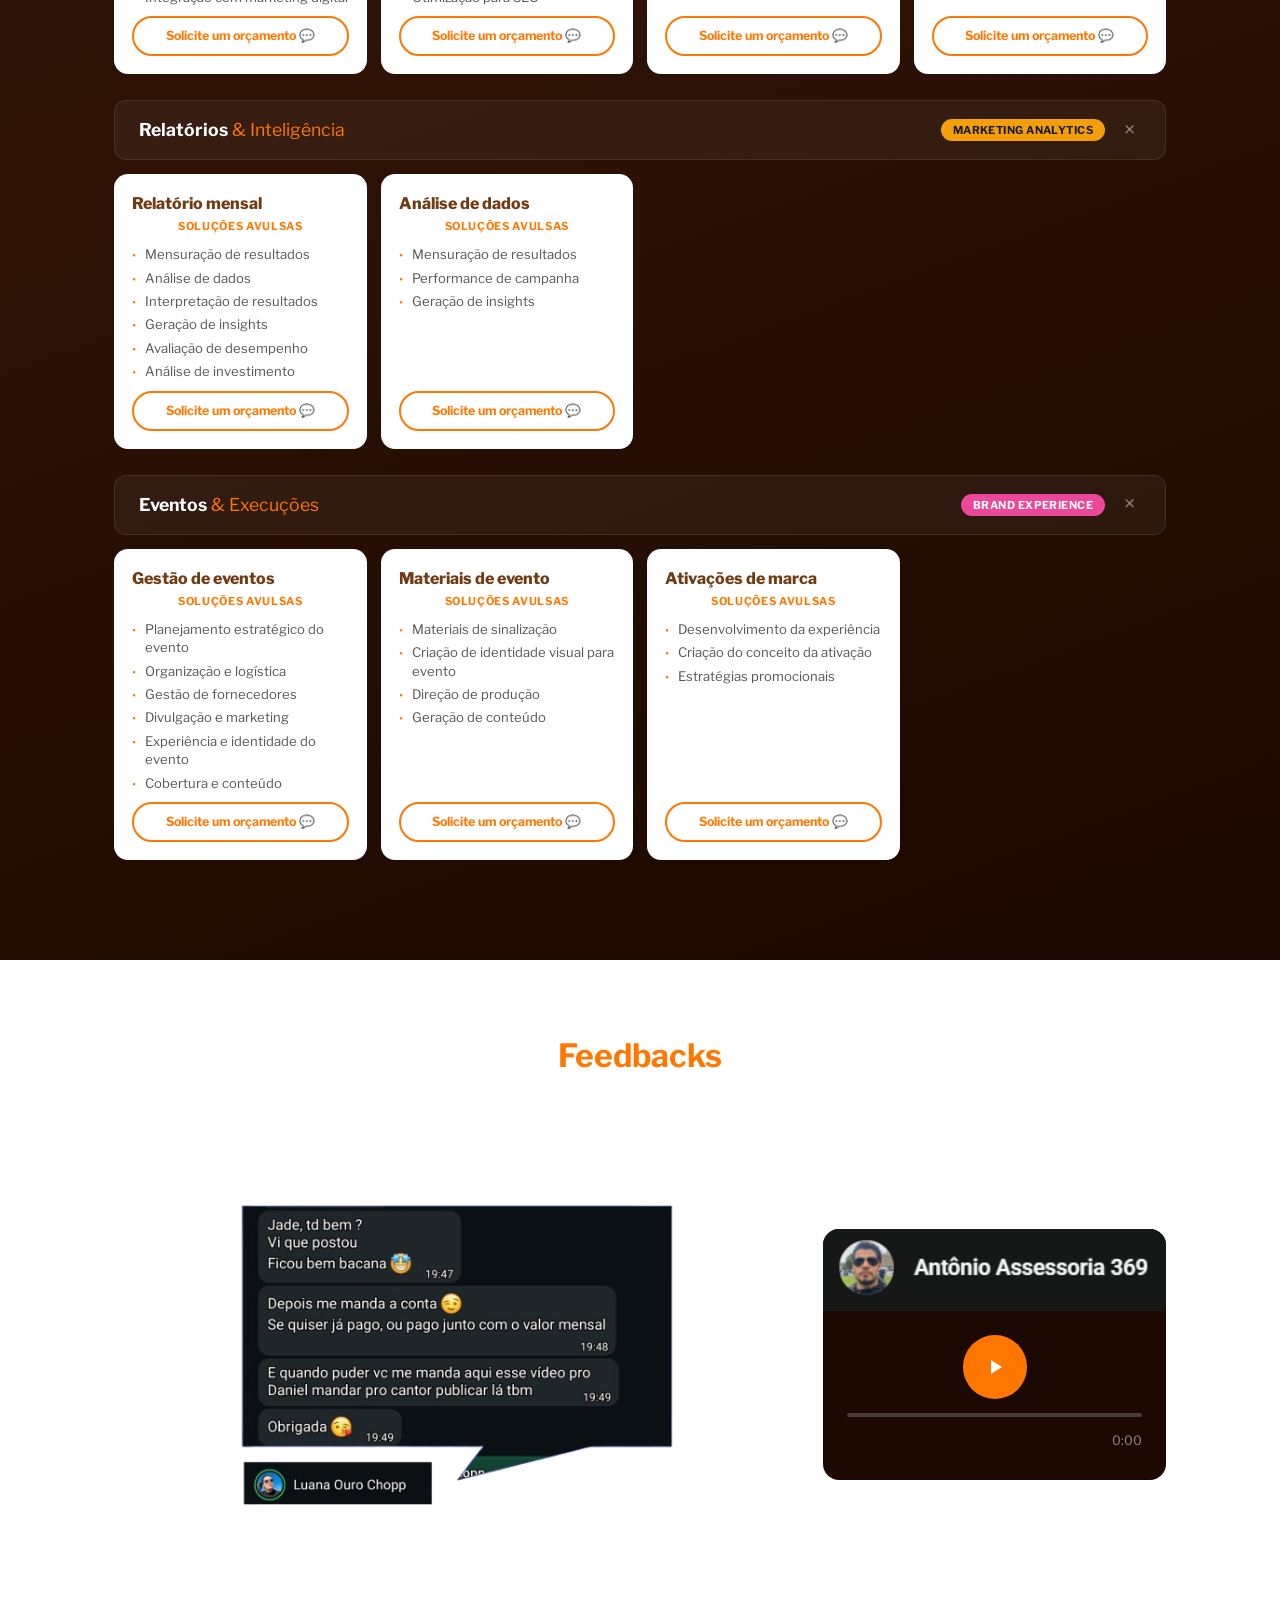
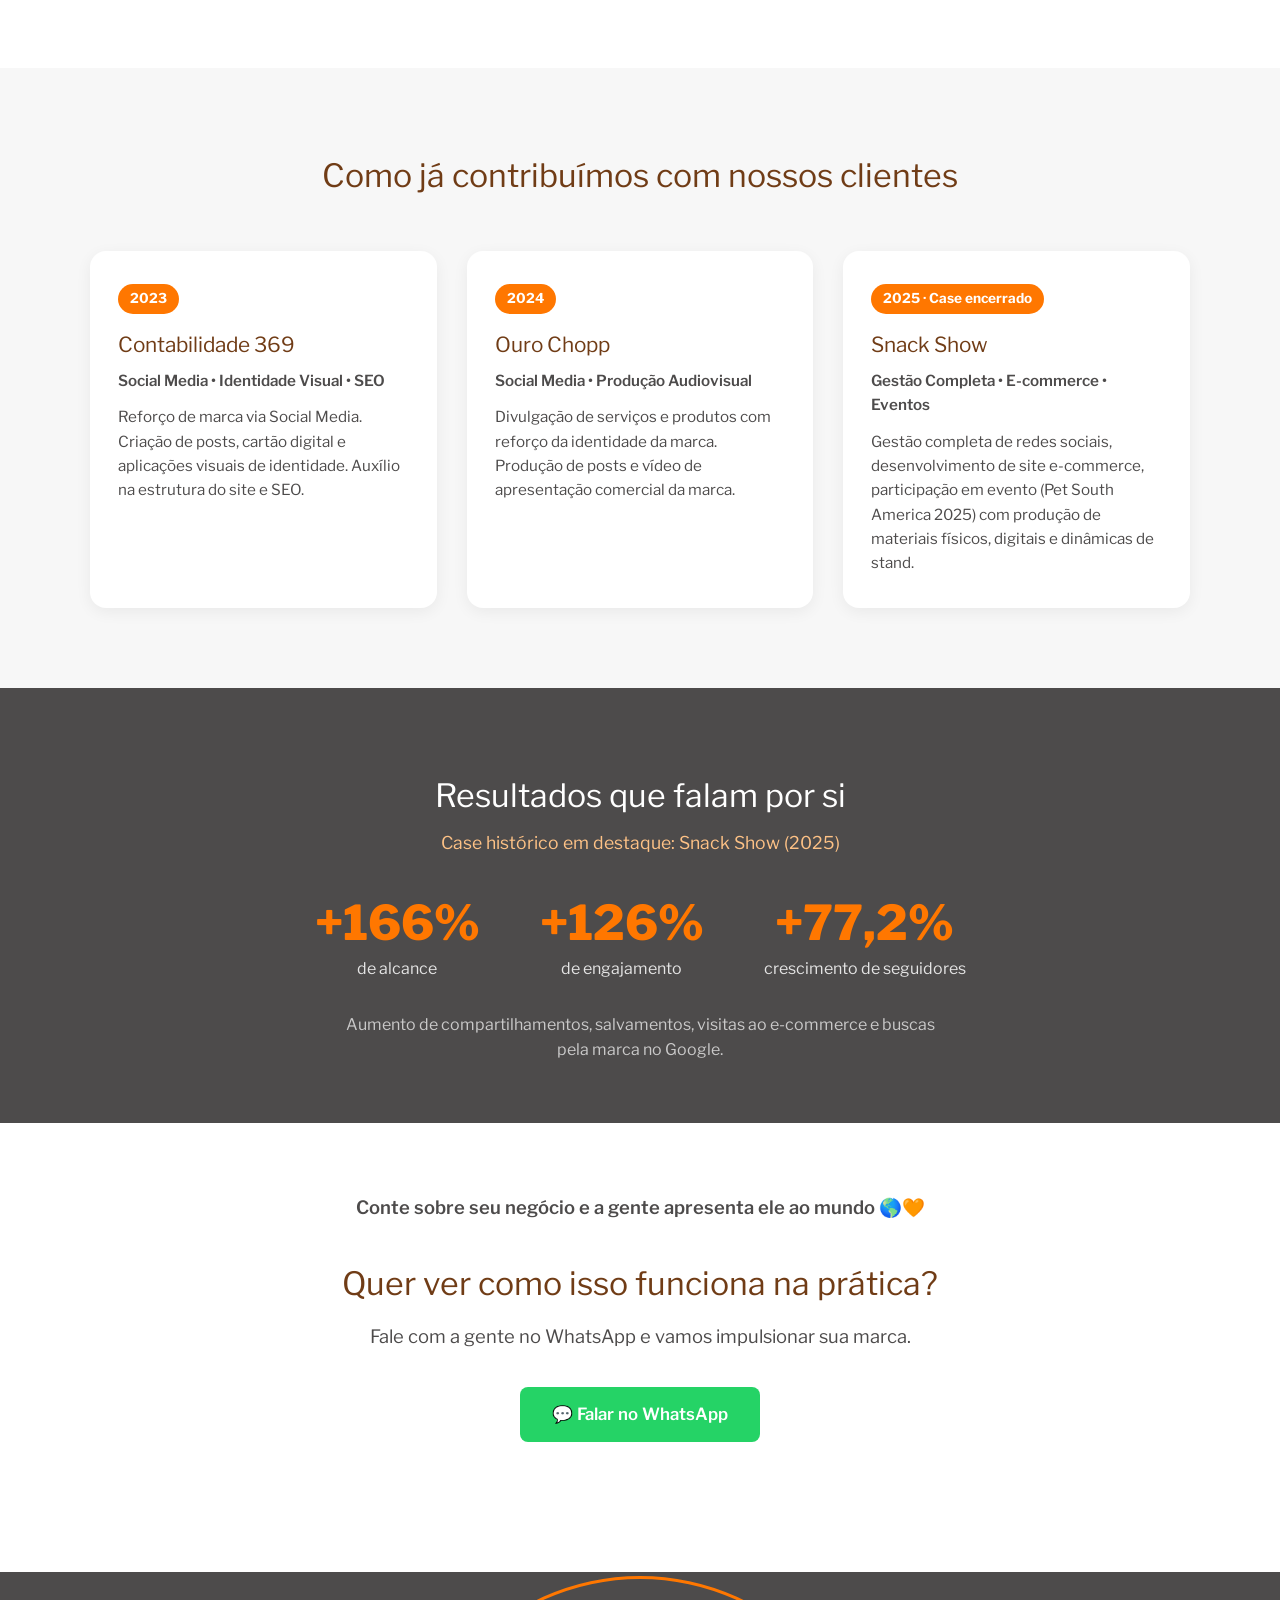
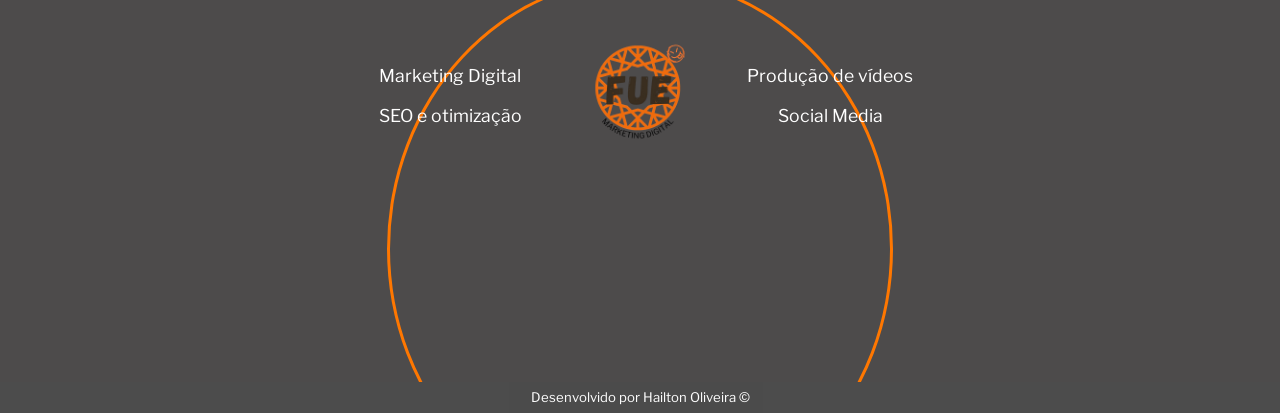
==== commit 3eb94f06: "atualização tag" ====
--- a/servicos.html
+++ b/servicos.html
@@ -2,13 +2,15 @@
 <html lang="pt-BR">
 
 <head>
-    <!-- Google Tag Manager -->
-    <script>(function(w,d,s,l,i){w[l]=w[l]||[];w[l].push({'gtm.start':
-    new Date().getTime(),event:'gtm.js'});var f=d.getElementsByTagName(s)[0],
-    j=d.createElement(s),dl=l!='dataLayer'?'&l='+l:'';j.async=true;j.src=
-    'https://www.googletagmanager.com/gtm.js?id='+i+dl;f.parentNode.insertBefore(j,f);
-    })(window,document,'script','dataLayer','GTM-K8DP3NHX');</script>
-    <!-- End Google Tag Manager -->
+    <!-- Google tag (gtag.js) -->
+    <script async src="https://www.googletagmanager.com/gtag/js?id=G-QDJH6QHV4L"></script>
+    <script>
+    window.dataLayer = window.dataLayer || [];
+    function gtag(){dataLayer.push(arguments);}
+    gtag('js', new Date());
+
+    gtag('config', 'G-QDJH6QHV4L');
+    </script>
     <meta charset="UTF-8">
     <meta name="viewport" content="width=device-width, initial-scale=1.0">
     <meta name="description"
@@ -56,10 +58,6 @@
 </head>
 
 <body>
-    <!-- Google Tag Manager (noscript) -->
-    <noscript><iframe src="https://www.googletagmanager.com/ns.html?id=GTM-K8DP3NHX"
-    height="0" width="0" style="display:none;visibility:hidden"></iframe></noscript>
-    <!-- End Google Tag Manager (noscript) -->
     <header>
         <div class="header-container">
             <a href="index.html" class="header-logo">
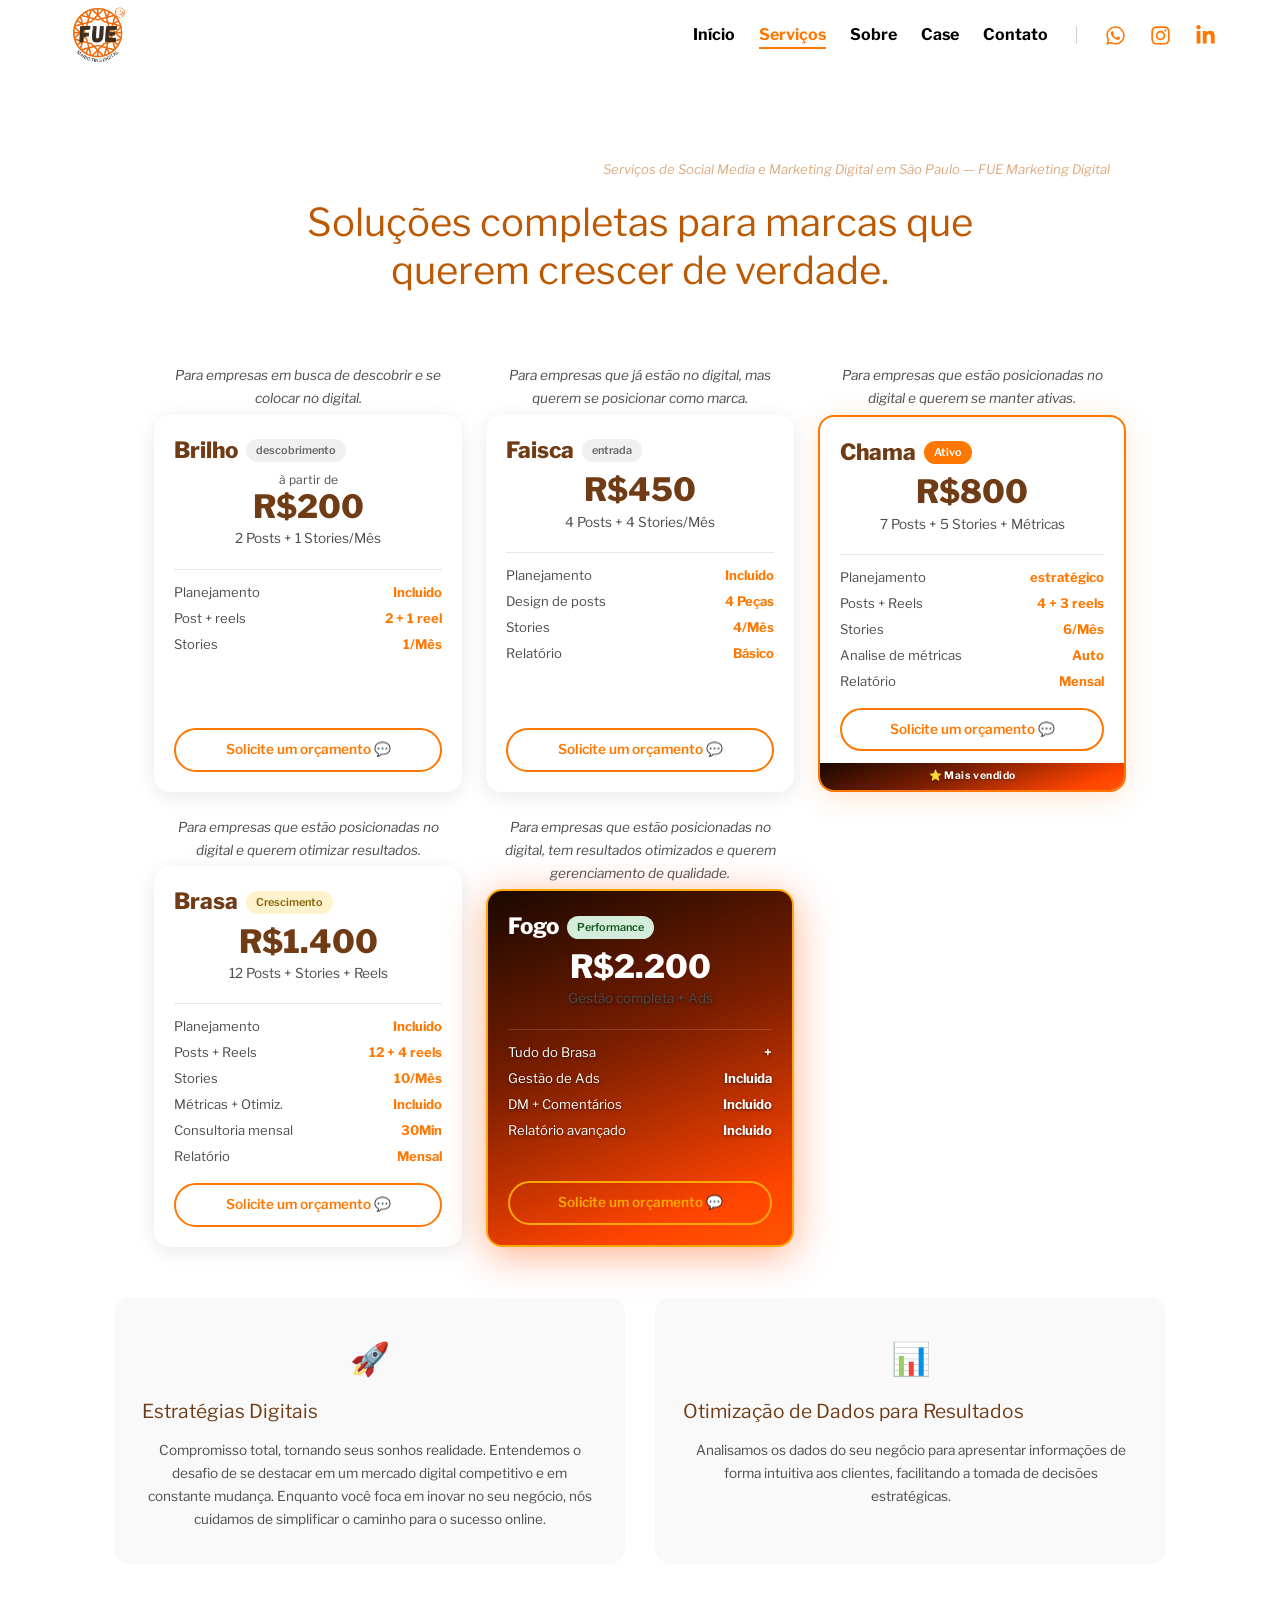
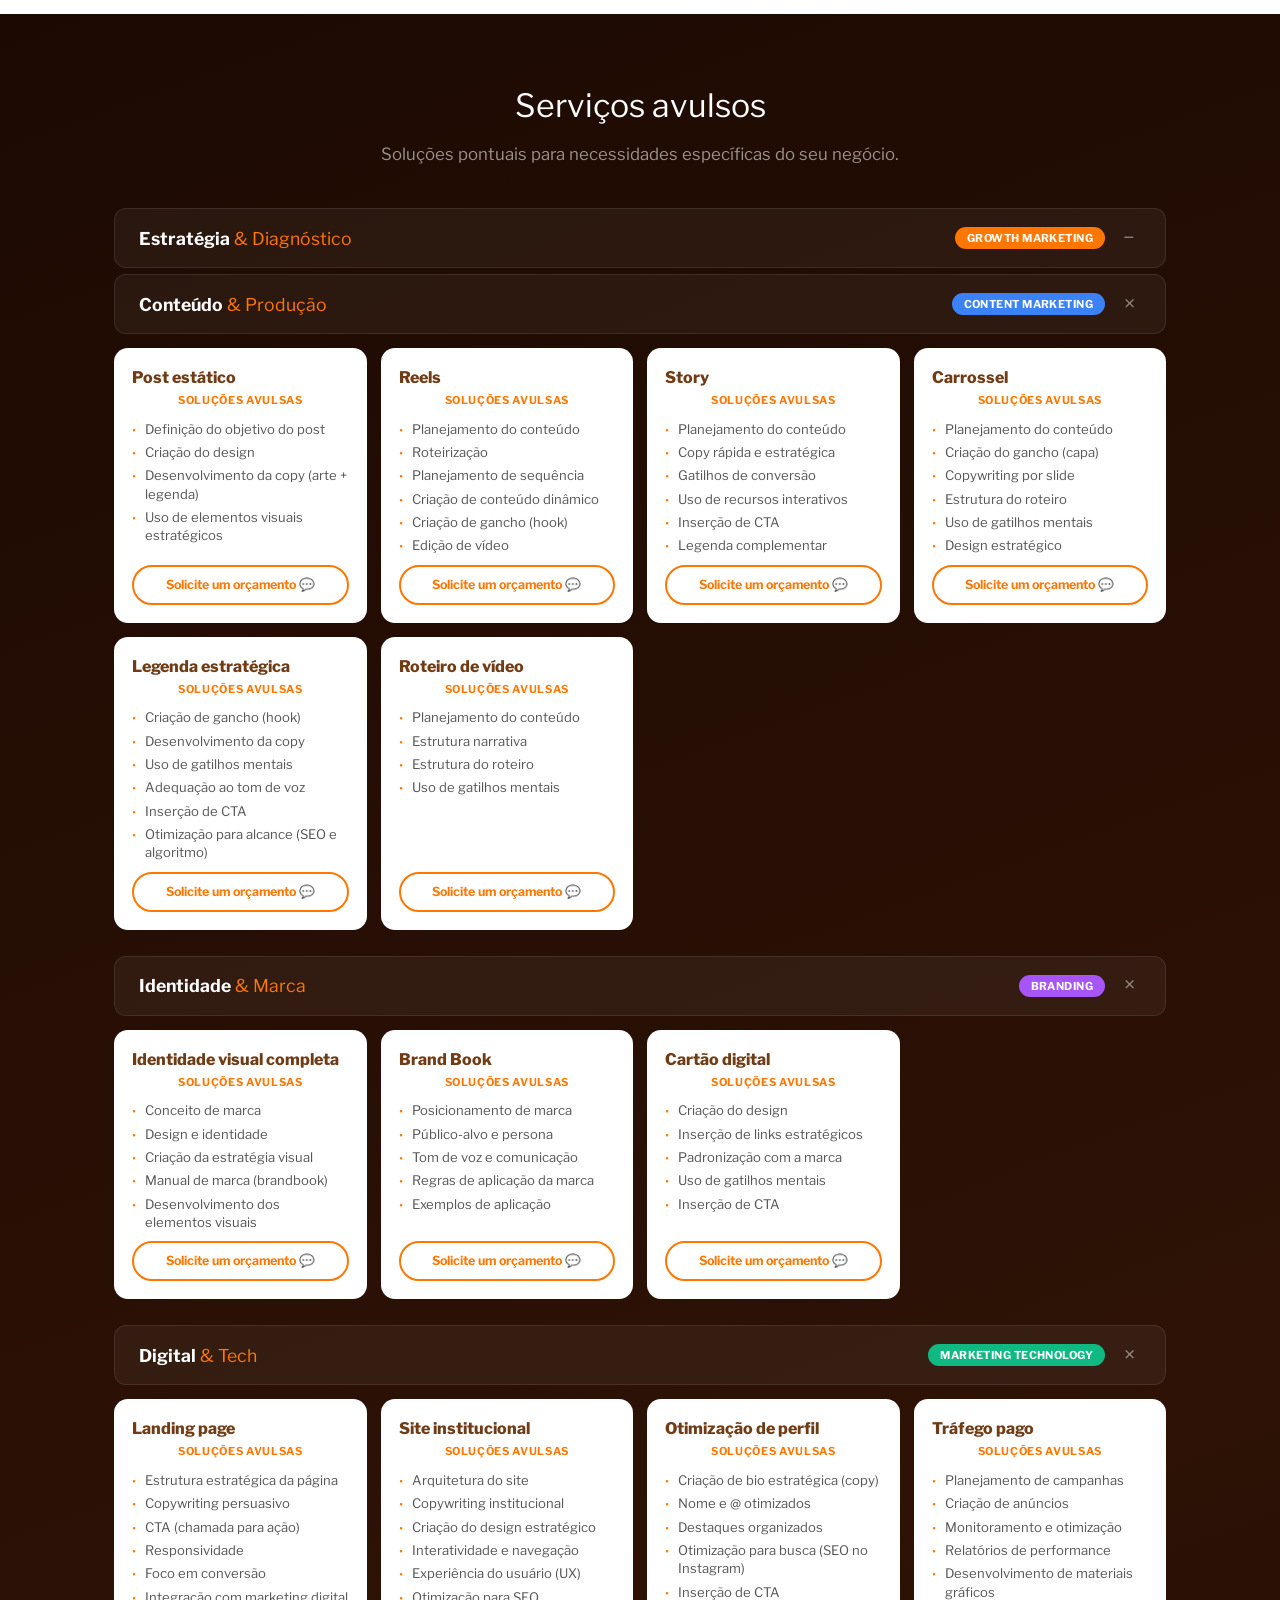
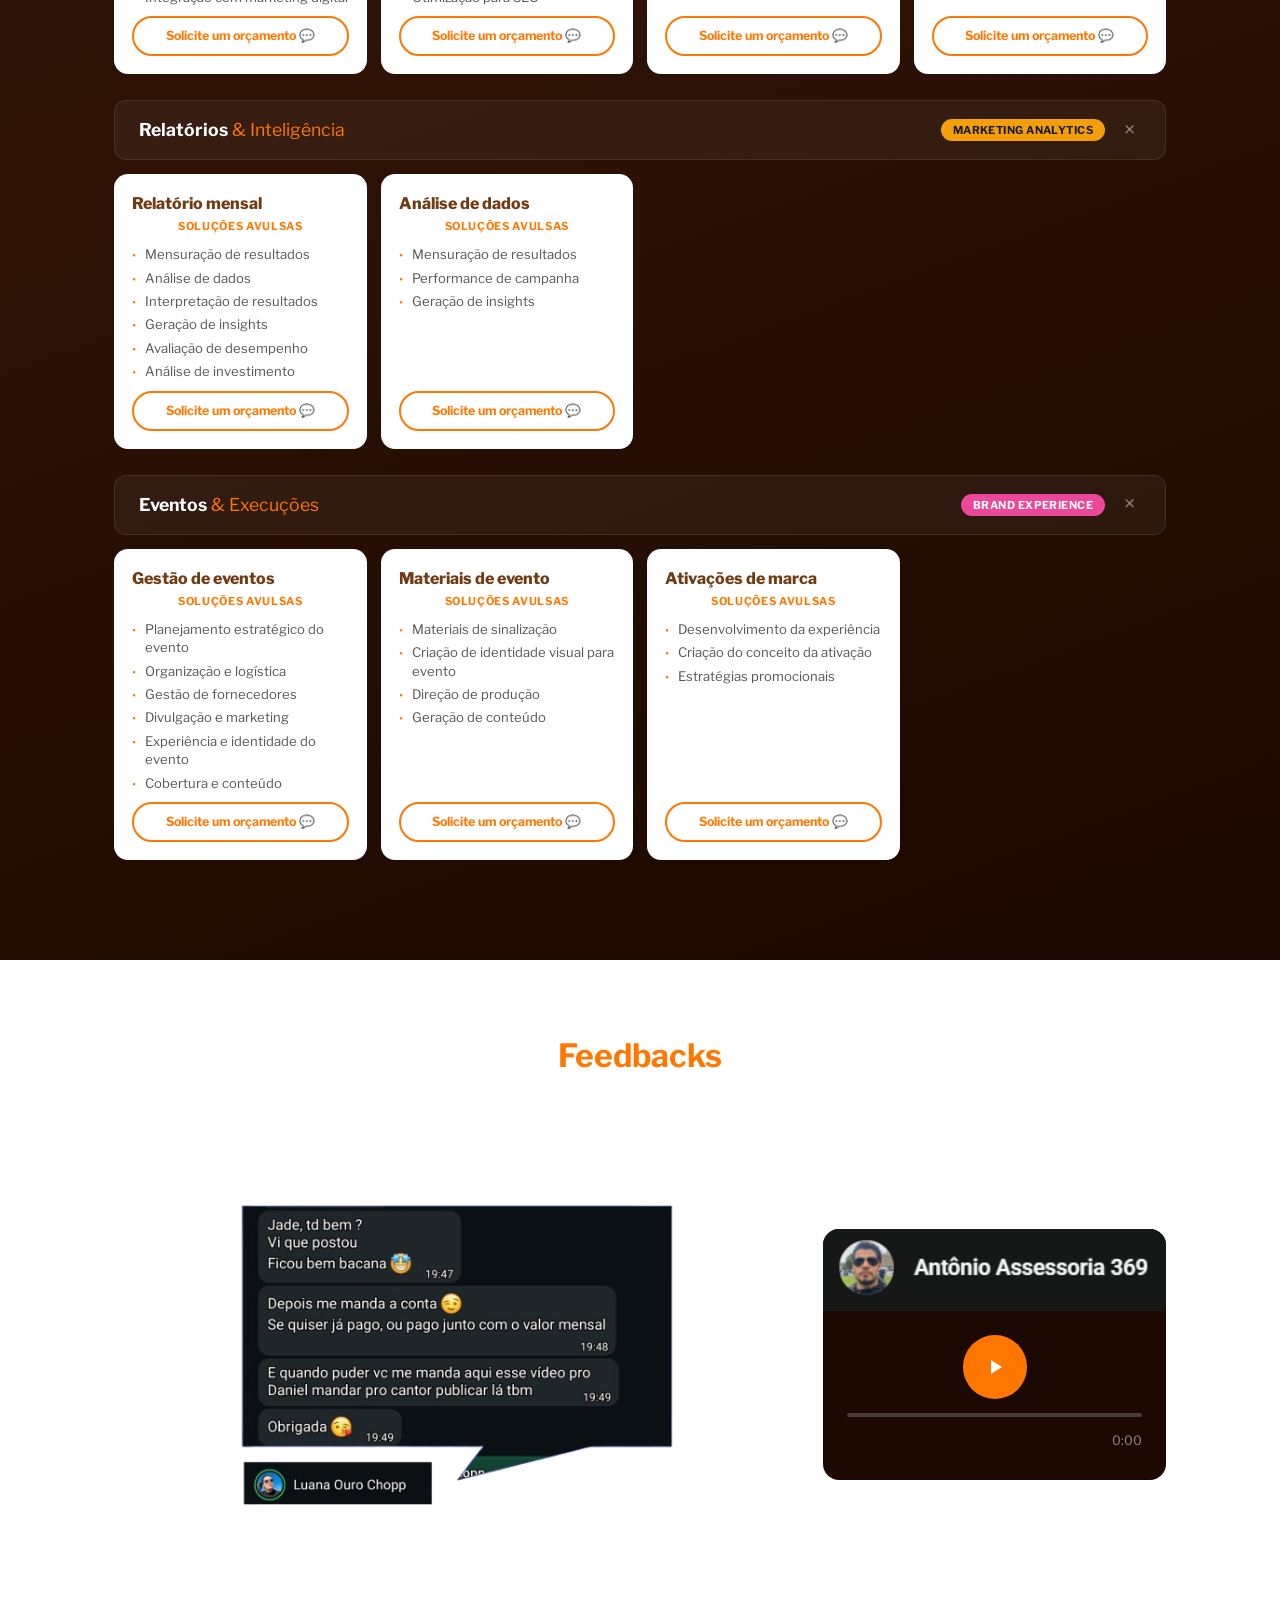
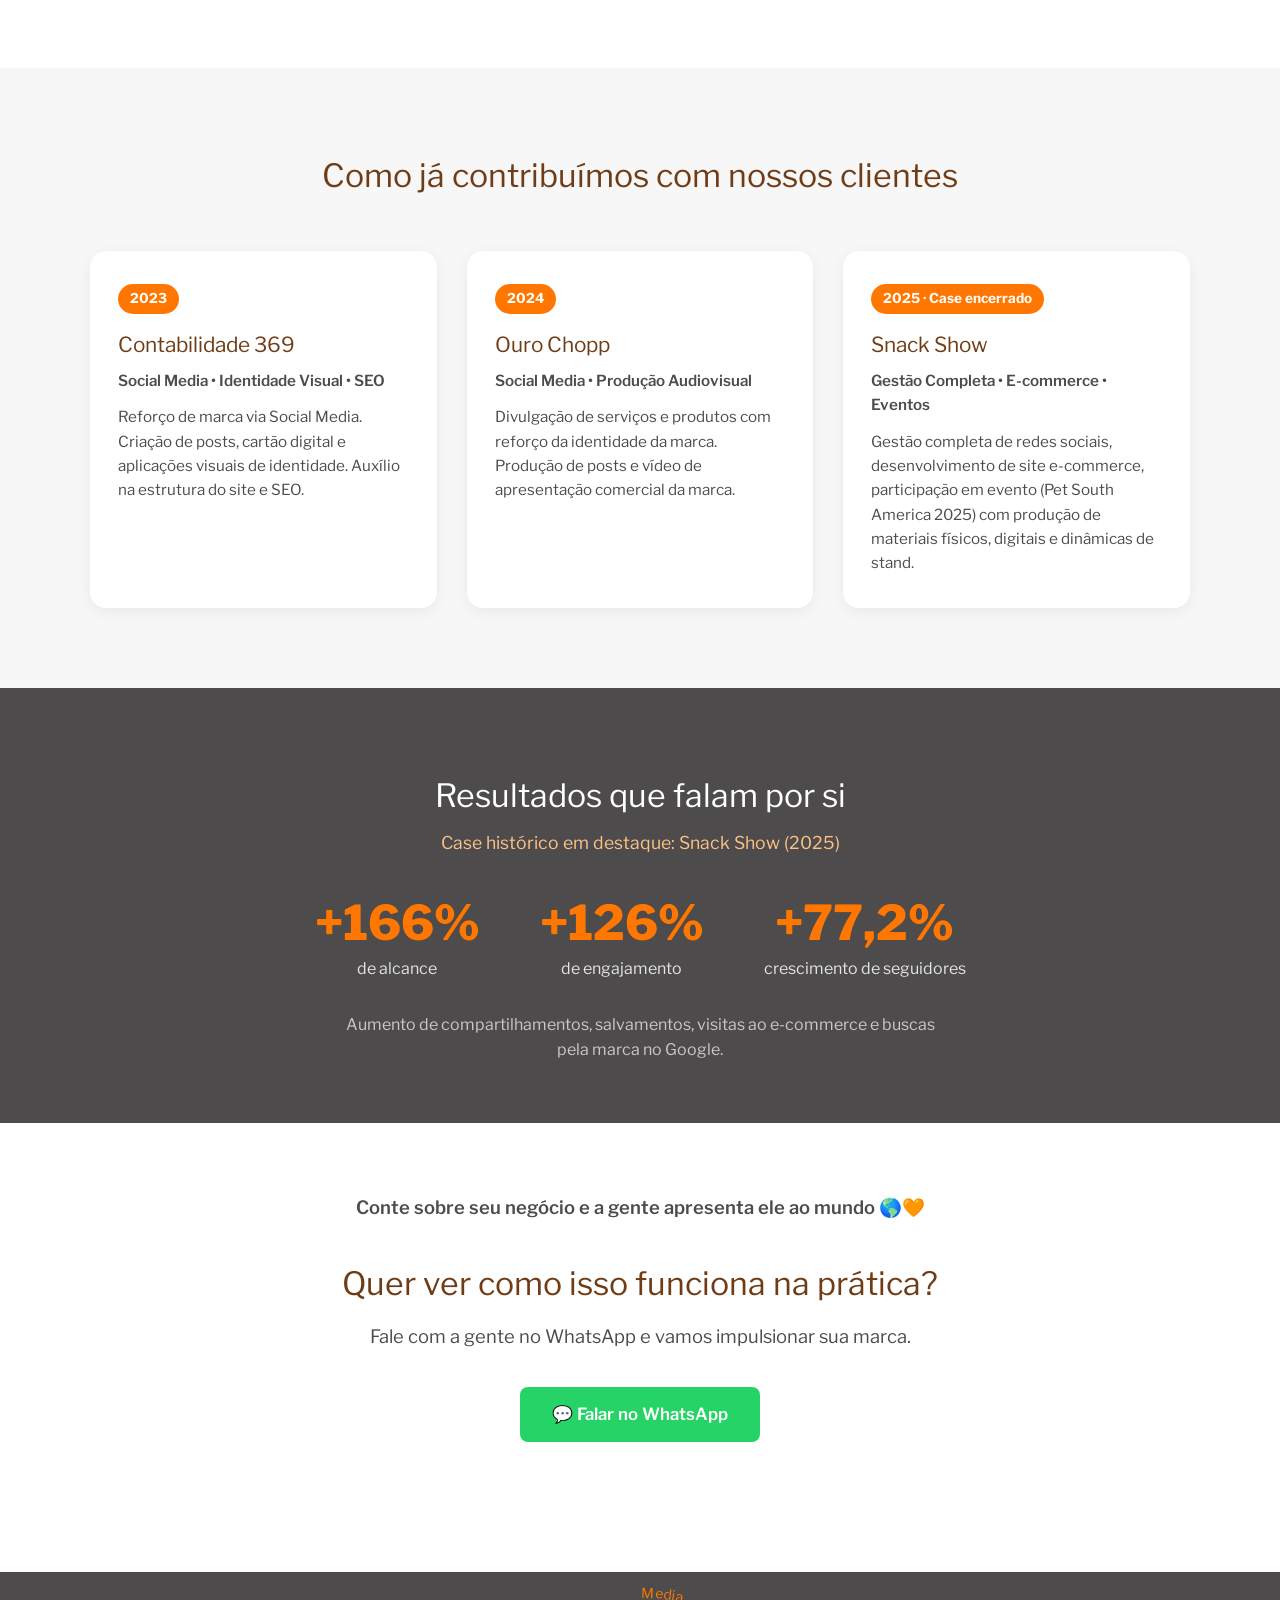
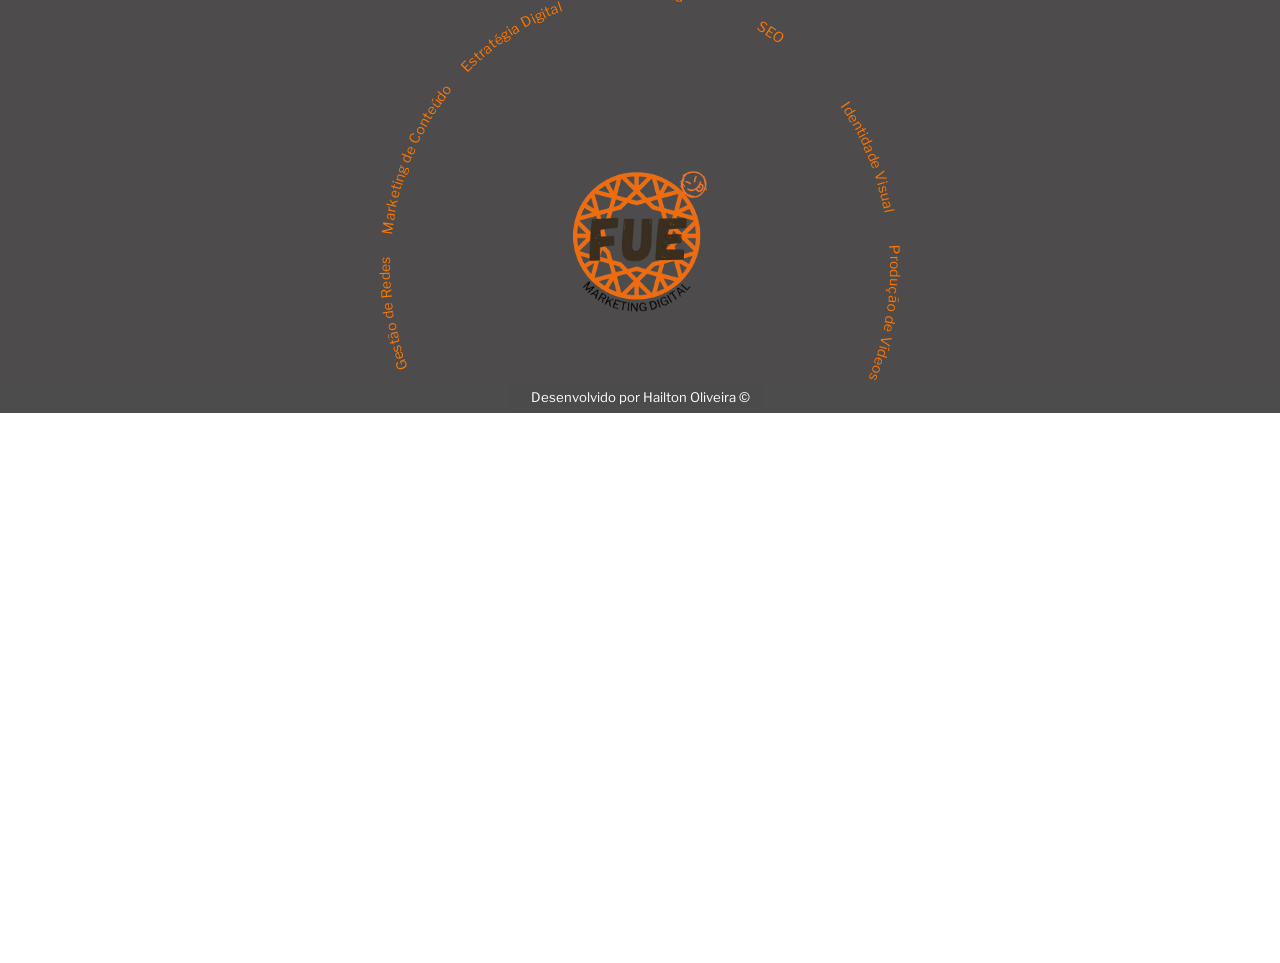
==== commit 6c01fbbd: "update firulas" ====
--- a/servicos.html
+++ b/servicos.html
@@ -790,16 +790,31 @@
     <!-- Footer -->
     <footer>
         <div class="footer-arc-section">
-            <div class="footer-labels footer-labels-left">
-                <span>Marketing Digital</span>
-                <span>SEO e otimização</span>
-            </div>
             <div class="footer-logo">
                 <img src="elementos/img/marca/logo.png" alt="FUE Marketing Digital Logo">
             </div>
-            <div class="footer-labels footer-labels-right">
-                <span>Produção de vídeos</span>
-                <span>Social Media</span>
+            <!-- Texto curvo sobre o arco — desktop -->
+            <svg class="footer-circle-svg" viewBox="0 0 500 540" xmlns="http://www.w3.org/2000/svg" aria-hidden="true" focusable="false">
+                <defs>
+                    <path id="fcp" d="M 250,0 A 250,270 0 0 1 500,270 A 250,270 0 0 1 250,540 A 250,270 0 0 1 0,270 A 250,270 0 0 1 250,0"/>
+                </defs>
+                <a href="servicos.html" class="fcs-link"><text><textPath href="#fcp" startOffset="0%"     text-anchor="middle">Social Media</textPath></text></a>
+                <a href="servicos.html" class="fcs-link"><text><textPath href="#fcp" startOffset="8.33%"  text-anchor="middle">SEO</textPath></text></a>
+                <a href="servicos.html" class="fcs-link"><text><textPath href="#fcp" startOffset="18.06%" text-anchor="middle">Identidade Visual</textPath></text></a>
+                <a href="servicos.html" class="fcs-link"><text><textPath href="#fcp" startOffset="27.78%" text-anchor="middle">Produção de Vídeos</textPath></text></a>
+                <a href="servicos.html" class="fcs-link"><text><textPath href="#fcp" startOffset="72.22%" text-anchor="middle">Gestão de Redes</textPath></text></a>
+                <a href="servicos.html" class="fcs-link"><text><textPath href="#fcp" startOffset="81.94%" text-anchor="middle">Marketing de Conteúdo</textPath></text></a>
+                <a href="servicos.html" class="fcs-link"><text><textPath href="#fcp" startOffset="91.67%" text-anchor="middle">Estratégia Digital</textPath></text></a>
+            </svg>
+            <!-- Fallback linear — mobile -->
+            <div class="footer-services-mobile">
+                <a href="servicos.html">Social Media</a>
+                <a href="servicos.html">SEO</a>
+                <a href="servicos.html">Identidade Visual</a>
+                <a href="servicos.html">Produção de Vídeos</a>
+                <a href="servicos.html">Gestão de Redes</a>
+                <a href="servicos.html">Marketing de Conteúdo</a>
+                <a href="servicos.html">Estratégia Digital</a>
             </div>
         </div>
     </footer>
--- a/style.css
+++ b/style.css
@@ -1119,61 +1119,61 @@
     justify-content: center;
     align-items: flex-start;
     min-height: 350px;
-    padding-top: 80px;
-}
-
-/* Arco laranja usando pseudo-elemento */
-.footer-arc-section::before {
-    content: '';
+    padding-top: 0;
+}
+
+
+.footer-logo {
     position: absolute;
-    bottom: -200px;
+    top: 270px;
+    left: 50%;
+    transform: translate(-50%, -50%);
+    z-index: 4;
+    display: flex;
+    justify-content: center;
+    align-items: center;
+    height: 150px;
+}
+
+.footer-logo img {
+    height: 120%;
+    object-fit: contain;
+}
+
+/* SVG com texto curvo sobre o arco do footer */
+.footer-circle-svg {
+    position: absolute;
+    bottom: -216px;
     left: 50%;
     transform: translateX(-50%);
     width: 500px;
     height: 540px;
-    border: 3px solid var(--primary-orange);
-    border-radius: 50%;
     pointer-events: none;
-}
-
-.footer-logo {
-    position: relative;
-    z-index: 2;
-    display: flex;
-    justify-content: center;
-    align-items: center;
-    height: 100px;
-    margin-top: -10px;
-}
-
-.footer-logo img {
-    height: 120%;
-    object-fit: contain;
-}
-
-.footer-labels {
-    display: flex;
-    flex-direction: column;
-    gap: 12px;
-    padding-top: 10px;
-    min-width: 180px;
-    z-index: 2;
-}
-
-.footer-labels span {
-    font-size: 1.1rem;
-    color: var(--white);
-    font-weight: 400;
-}
-
-.footer-labels-left {
-    text-align: left;
-    margin-right: 40px;
-}
-
-.footer-labels-right {
-    text-align: right;
-    margin-left: 40px;
+    z-index: 3;
+    overflow: visible;
+}
+
+.footer-circle-svg text {
+    fill: var(--primary-orange);
+    font-size: 14px;
+    font-family: 'libre franklin', 'inter', 'Lato', sans-serif;
+    font-weight: 500;
+    letter-spacing: 0.4px;
+    transition: fill 0.25s, font-size 0.25s;
+}
+
+.fcs-link {
+    pointer-events: all;
+    cursor: pointer;
+}
+
+.fcs-link:hover text {
+    fill: var(--white);
+    font-size: 16px;
+}
+
+.footer-services-mobile {
+    display: none;
 }
 
 footer a {
@@ -1540,17 +1540,39 @@
         min-height: 380px;
     }
 
-    .footer-arc-section::before {
-        width: 150vw;
-        height: 100vw;
-        bottom: -40vw;
-        border-width: 2px;
-    }
-
-    .footer-labels {
-        text-align: center !important;
-        margin: 0 !important;
-        width: 100%;
+    .footer-logo {
+        position: relative;
+        top: auto;
+        left: auto;
+        transform: none;
+    }
+
+
+    /* Footer — texto curvo oculto no mobile, fallback linear visível */
+    .footer-circle-svg {
+        display: none;
+    }
+
+    .footer-services-mobile {
+        display: flex;
+        flex-wrap: wrap;
+        justify-content: center;
+        gap: 6px 18px;
+        padding: 8px 16px 0;
+        pointer-events: all;
+    }
+
+    .footer-services-mobile a {
+        color: var(--primary-orange);
+        font-size: 0.9rem;
+        font-weight: 500;
+        text-decoration: none;
+        transition: opacity 0.2s;
+    }
+
+    .footer-services-mobile a:hover {
+        opacity: 0.7;
+        text-decoration: underline;
     }
 }
 
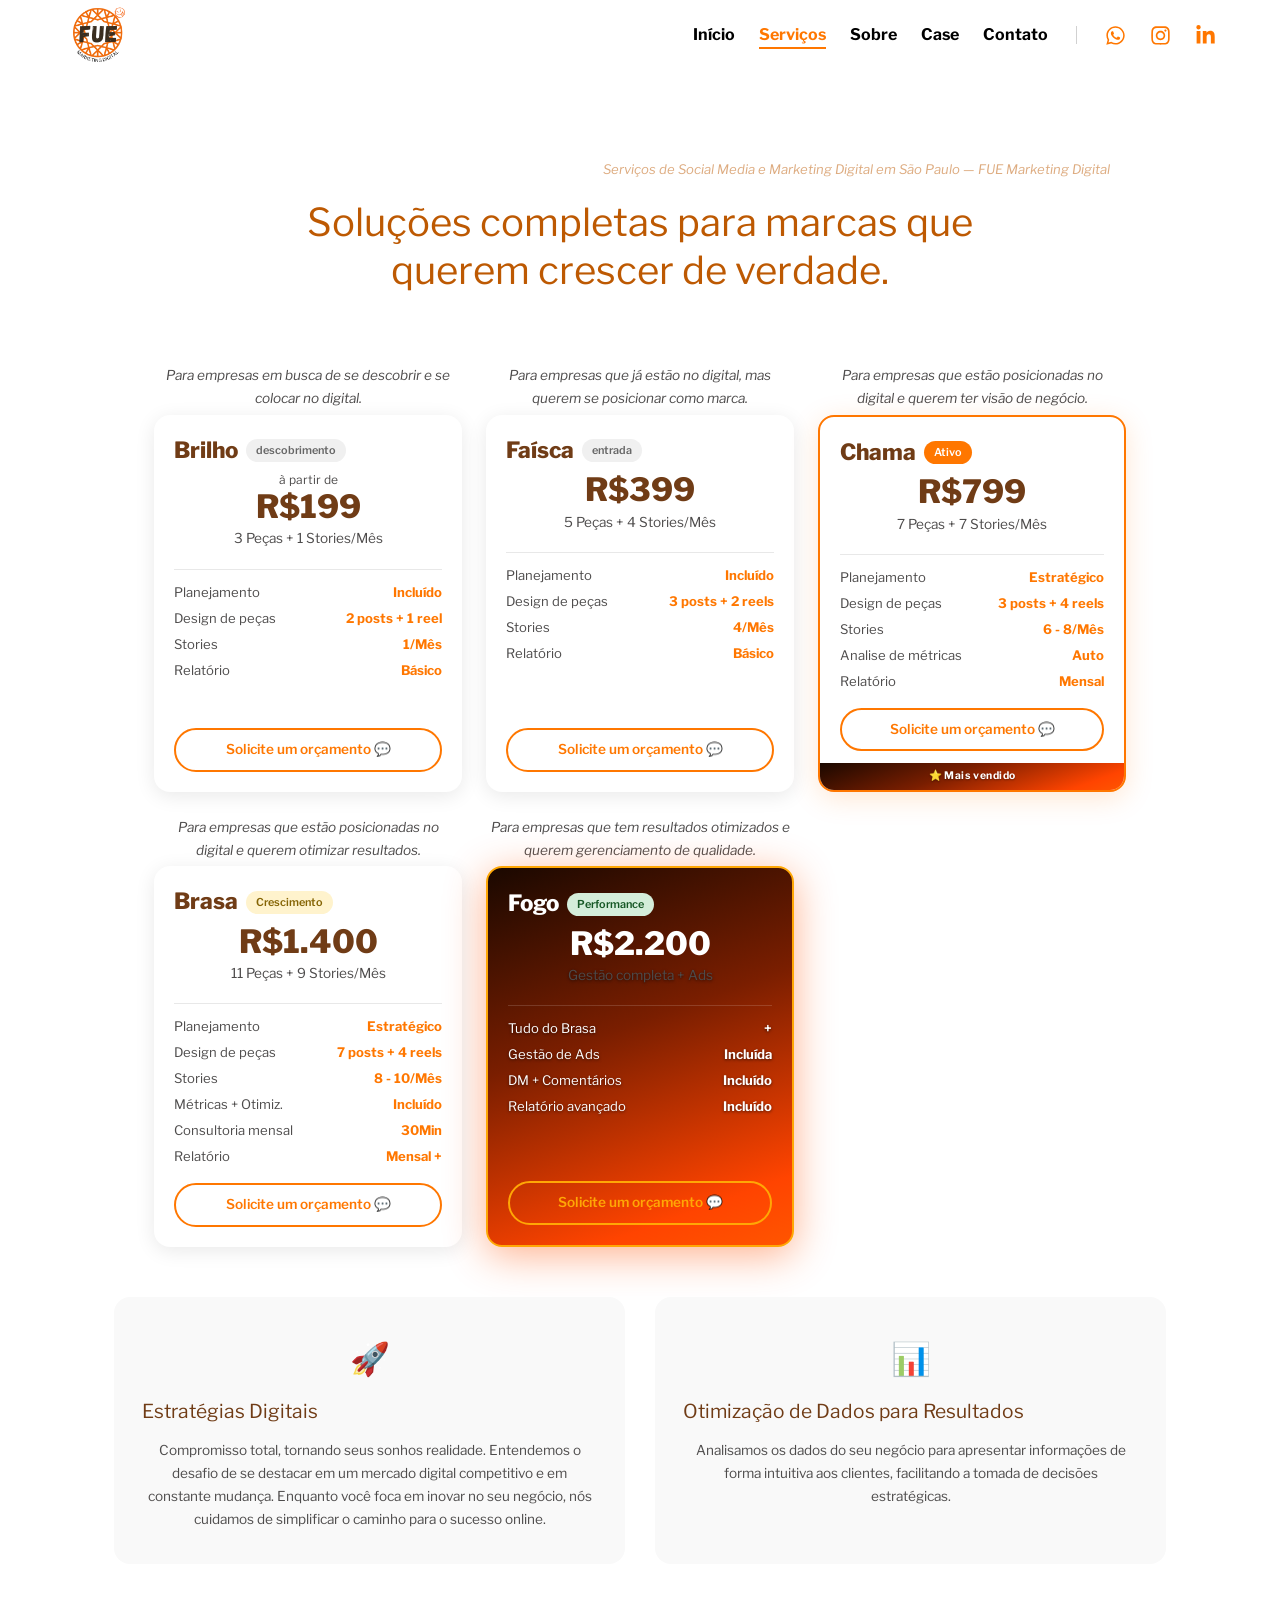
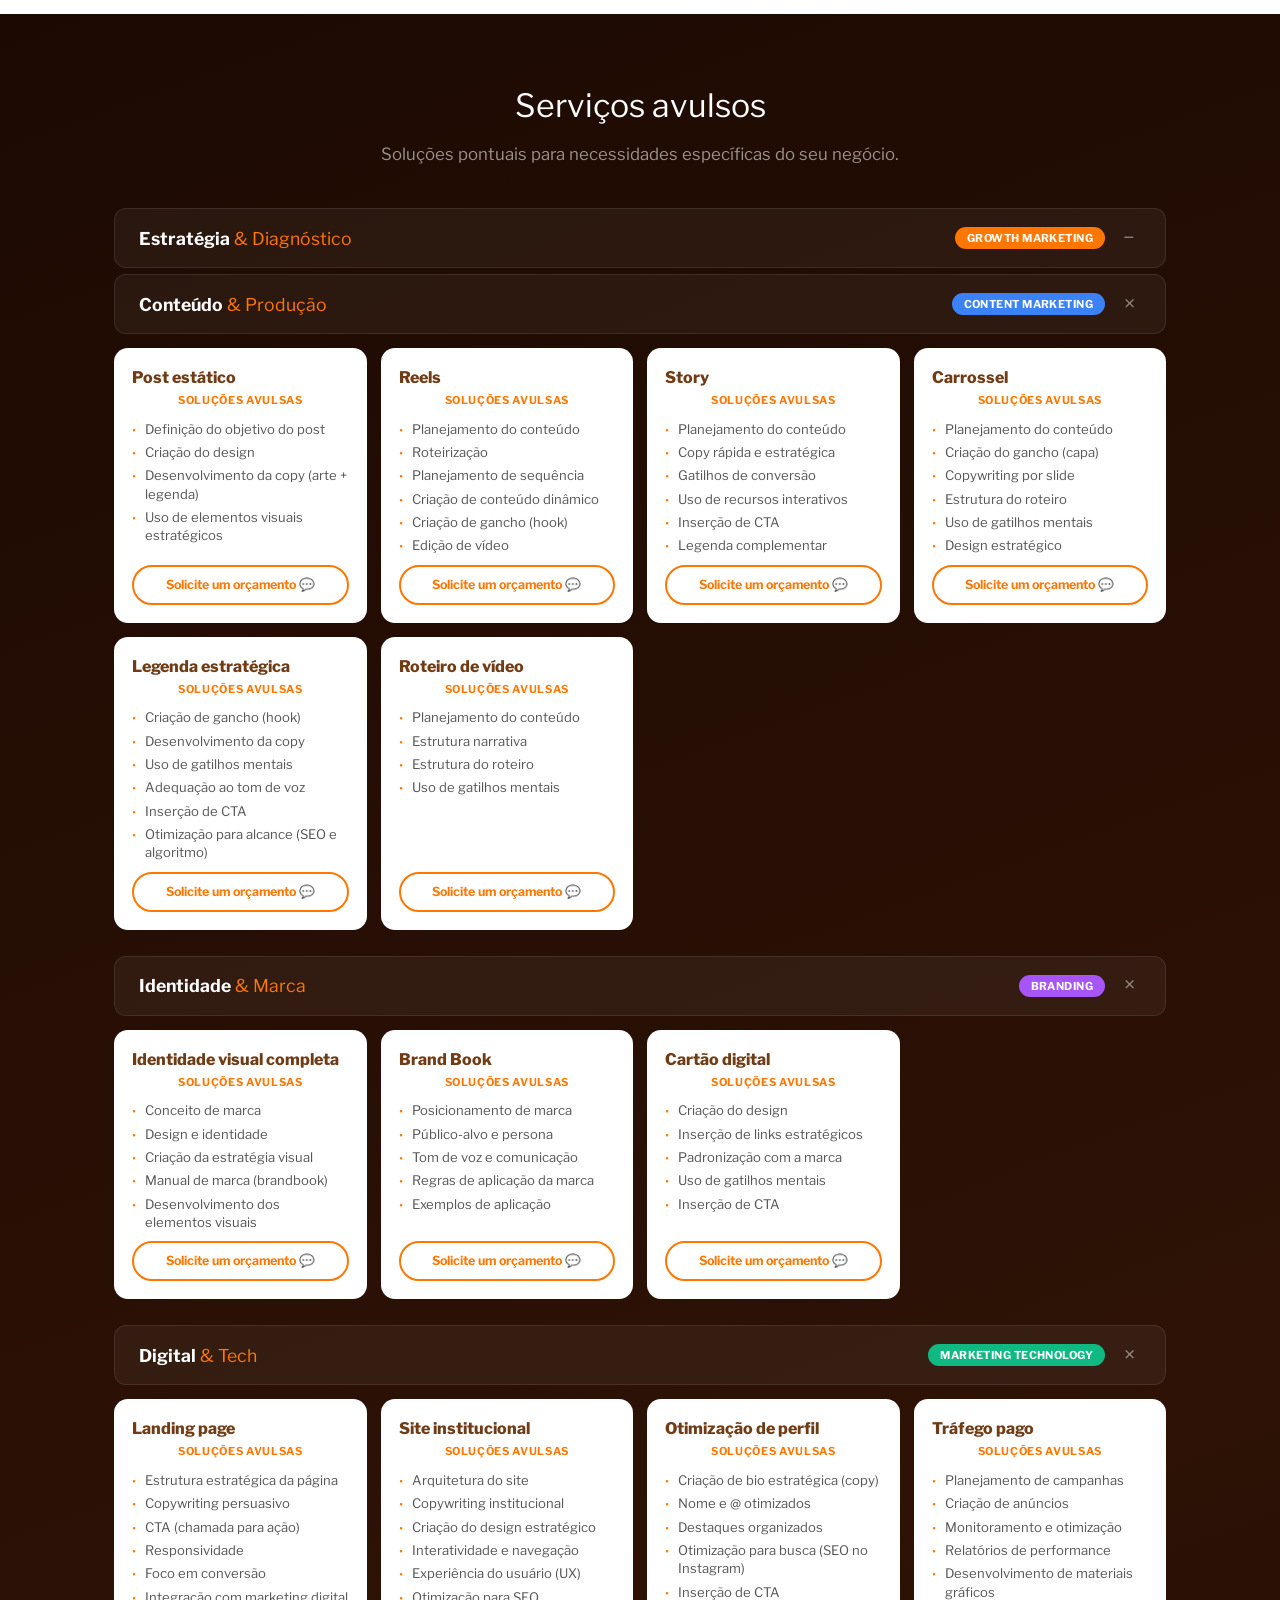
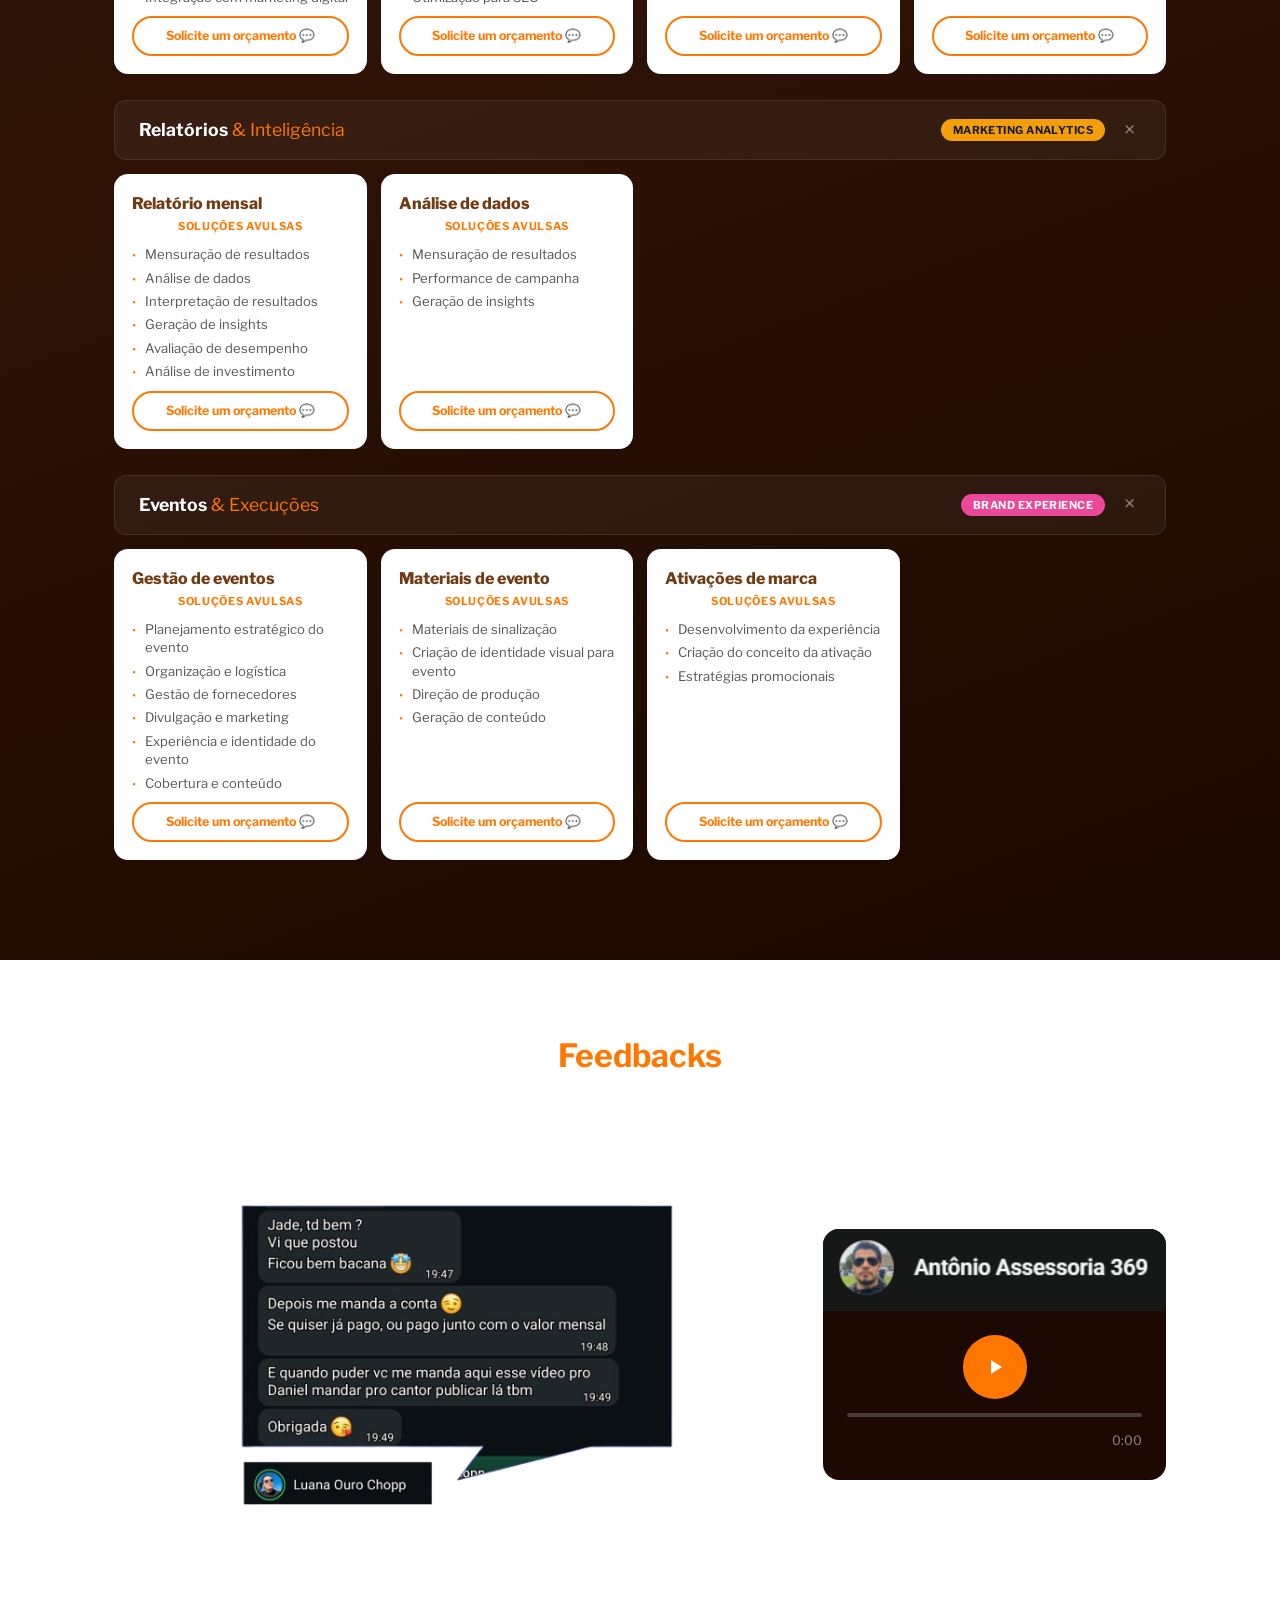
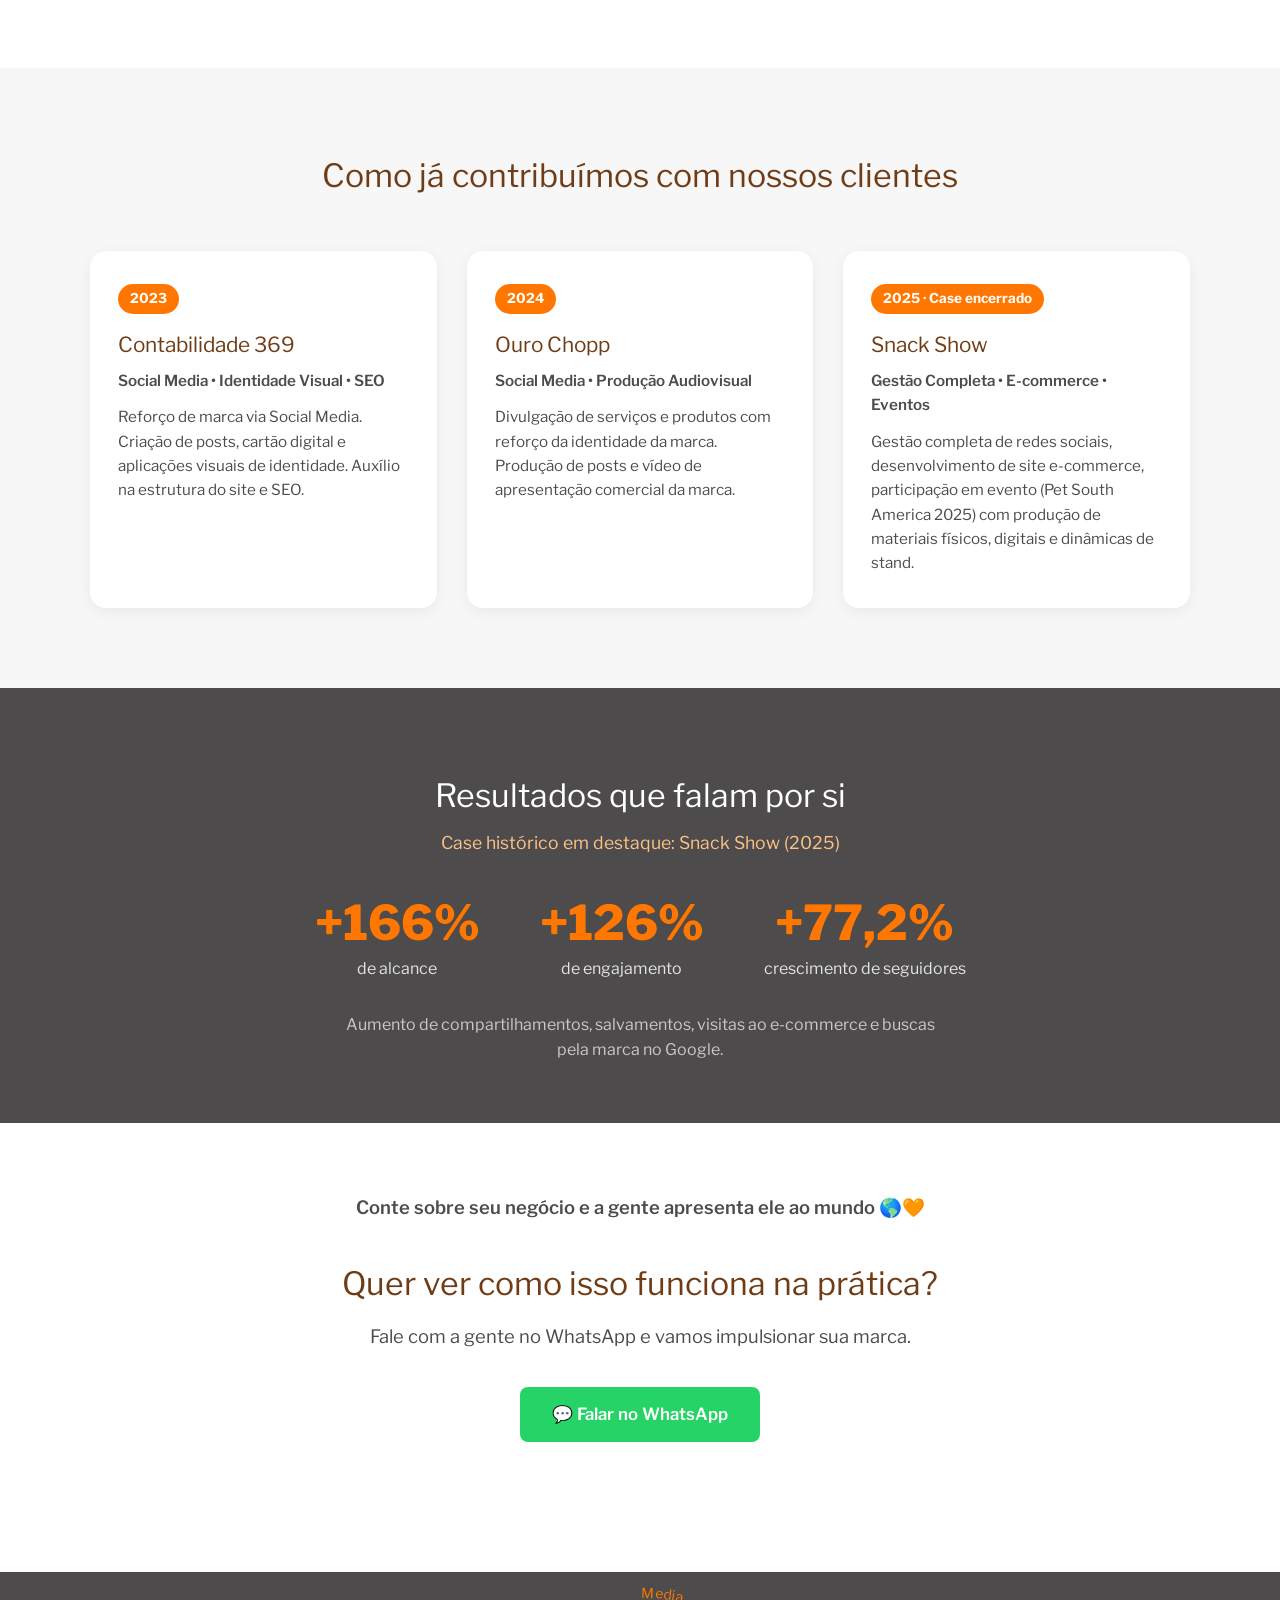
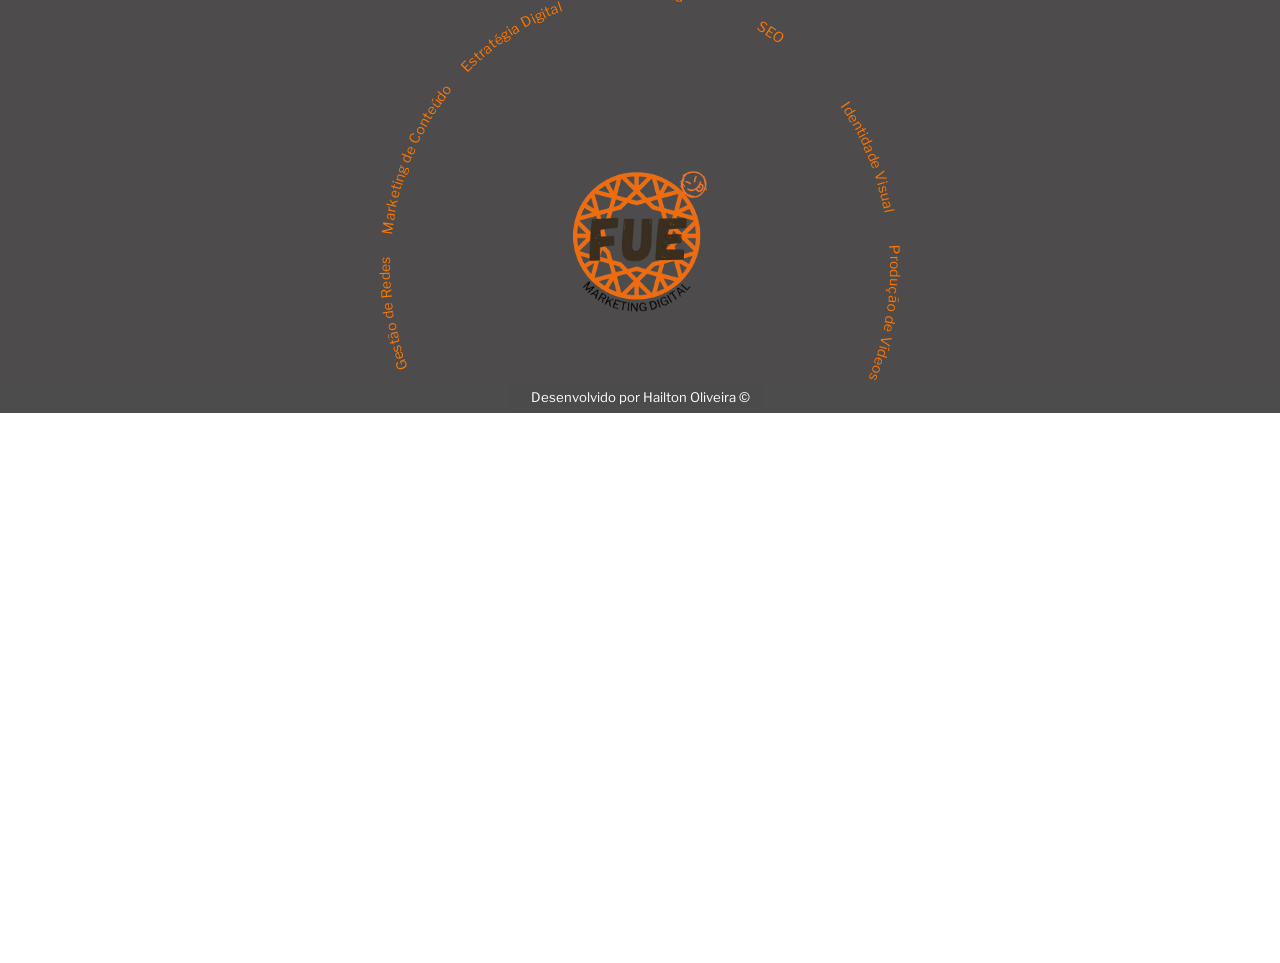
==== commit f0b7cf05: "commit de arrumar cards de serviços" ====
--- a/servicos.html
+++ b/servicos.html
@@ -90,22 +90,23 @@
             <div class="pacote-card">
                 <div class="pacote-topo">
                     <div class="pacote-fox"><img src="" alt="Brilho"></div>
-                    <p class="pacote-desc">Para empresas em busca de descobrir e se colocar no digital.</p>
+                    <p class="pacote-desc">Para empresas em busca de se descobrir e se colocar no digital.</p>
                 </div>
                 <div class="pacote-body">
                     <div class="pacote-header">
                         <span class="pacote-nome">Brilho</span>
                         <span class="pacote-badge badge-neutro">descobrimento</span>
                     </div>
-                    <div class="pacote-preco"><small>à partir de</small>R$200</div>
-                    <p class="pacote-sub">2 Posts + 1 Stories/Mês</p>
+                    <div class="pacote-preco"><small>à partir de</small>R$199</div>
+                    <p class="pacote-sub">3 Peças + 1 Stories/Mês</p>
                     <hr class="pacote-hr">
                     <ul class="pacote-itens">
-                        <li><span>Planejamento</span><strong>Incluido</strong></li>
-                        <li><span>Post + reels</span><strong>2 + 1 reel</strong></li>
+                        <li><span>Planejamento</span><strong>Incluído</strong></li>
+                        <li><span>Design de peças</span><strong>2 posts + 1 reel</strong></li>
                         <li><span>Stories</span><strong>1/Mês</strong></li>
+                        <li><span>Relatório</span><strong>Básico</strong></li>
                     </ul>
-                    <a href="https://wa.me/5511979645256?text=Ol%C3%A1!%20Tenho%20interesse%20no%20pacote%20*Brilho*%20(R%24200%2Fm%C3%AAs)%20%E2%80%94%202%20Posts%20%2B%201%20Story%2FM%C3%AAs.%20Pode%20me%20passar%20mais%20informa%C3%A7%C3%B5es%3F" target="_blank" rel="noopener" class="pacote-btn">Solicite um orçamento 💬</a>
+                    <a href="https://wa.me/5511979645256?text=Ol%C3%A1!%20Tenho%20interesse%20no%20pacote%20*Brilho*%20(R%24199%2Fm%C3%AAs)%20%E2%80%94%202%20Posts%20%2B%201%20Story%2FM%C3%AAs.%20Pode%20me%20passar%20mais%20informa%C3%A7%C3%B5es%3F" target="_blank" rel="noopener" class="pacote-btn">Solicite um orçamento 💬</a>
                 </div>
             </div>
 
@@ -117,19 +118,19 @@
                 </div>
                 <div class="pacote-body">
                     <div class="pacote-header">
-                        <span class="pacote-nome">Faisca</span>
+                        <span class="pacote-nome">Faísca</span>
                         <span class="pacote-badge badge-neutro">entrada</span>
                     </div>
-                    <div class="pacote-preco">R$450</div>
-                    <p class="pacote-sub">4 Posts + 4 Stories/Mês</p>
+                    <div class="pacote-preco">R$399</div>
+                    <p class="pacote-sub">5 Peças + 4 Stories/Mês</p>
                     <hr class="pacote-hr">
                     <ul class="pacote-itens">
-                        <li><span>Planejamento</span><strong>Incluido</strong></li>
-                        <li><span>Design de posts</span><strong>4 Peças</strong></li>
+                        <li><span>Planejamento</span><strong>Incluído</strong></li>
+                        <li><span>Design de peças</span><strong>3 posts + 2 reels</strong></li>
                         <li><span>Stories</span><strong>4/Mês</strong></li>
                         <li><span>Relatório</span><strong>Básico</strong></li>
                     </ul>
-                    <a href="https://wa.me/5511979645256?text=Ol%C3%A1!%20Tenho%20interesse%20no%20pacote%20*Faisca*%20(R%24450%2Fm%C3%AAs)%20%E2%80%94%204%20Posts%20%2B%204%20Stories%2FM%C3%AAs.%20Pode%20me%20passar%20mais%20informa%C3%A7%C3%B5es%3F" target="_blank" rel="noopener" class="pacote-btn">Solicite um orçamento 💬</a>
+                    <a href="https://wa.me/5511979645256?text=Ol%C3%A1!%20Tenho%20interesse%20no%20pacote%20*Faísca*%20(R%24399%2Fm%C3%AAs)%20%E2%80%94%204%20Posts%20%2B%204%20Stories%2FM%C3%AAs.%20Pode%20me%20passar%20mais%20informa%C3%A7%C3%B5es%3F" target="_blank" rel="noopener" class="pacote-btn">Solicite um orçamento 💬</a>
                 </div>
             </div>
 
@@ -137,24 +138,24 @@
             <div class="pacote-card pacote-destaque">
                 <div class="pacote-topo">
                     <div class="pacote-fox"><img src="" alt="Chama"></div>
-                    <p class="pacote-desc">Para empresas que estão posicionadas no digital e querem se manter ativas.</p>
+                    <p class="pacote-desc">Para empresas que estão posicionadas no digital e querem ter visão de negócio.</p>
                 </div>
                 <div class="pacote-body">
                     <div class="pacote-header">
                         <span class="pacote-nome">Chama</span>
                         <span class="pacote-badge badge-ativo">Ativo</span>
                     </div>
-                    <div class="pacote-preco">R$800</div>
-                    <p class="pacote-sub">7 Posts + 5 Stories + Métricas</p>
+                    <div class="pacote-preco">R$799</div>
+                    <p class="pacote-sub">7 Peças + 7 Stories/Mês</p>
                     <hr class="pacote-hr">
                     <ul class="pacote-itens">
-                        <li><span>Planejamento</span><strong>estratégico</strong></li>
-                        <li><span>Posts + Reels</span><strong>4 + 3 reels</strong></li>
-                        <li><span>Stories</span><strong>6/Mês</strong></li>
+                        <li><span>Planejamento</span><strong>Estratégico</strong></li>
+                        <li><span>Design de peças</span><strong>3 posts + 4 reels</strong></li>
+                        <li><span>Stories</span><strong>6 - 8/Mês</strong></li>
                         <li><span>Analise de métricas</span><strong>Auto</strong></li>
                         <li><span>Relatório</span><strong>Mensal</strong></li>
                     </ul>
-                    <a href="https://wa.me/5511979645256?text=Ol%C3%A1!%20Tenho%20interesse%20no%20pacote%20*Chama*%20(R%24800%2Fm%C3%AAs)%20%E2%80%94%207%20Posts%20%2B%205%20Stories%20%2B%20M%C3%A9tricas.%20Pode%20me%20passar%20mais%20informa%C3%A7%C3%B5es%3F" target="_blank" rel="noopener" class="pacote-btn">Solicite um orçamento 💬</a>
+                    <a href="https://wa.me/5511979645256?text=Ol%C3%A1!%20Tenho%20interesse%20no%20pacote%20*Chama*%20(R%24799%2Fm%C3%AAs)%20%E2%80%94%207%20Posts%20%2B%205%20Stories%20%2B%20M%C3%A9tricas.%20Pode%20me%20passar%20mais%20informa%C3%A7%C3%B5es%3F" target="_blank" rel="noopener" class="pacote-btn">Solicite um orçamento 💬</a>
                     <span class="pacote-ancora">⭐ Mais vendido</span>
                 </div>
             </div>
@@ -171,15 +172,15 @@
                         <span class="pacote-badge badge-crescimento">Crescimento</span>
                     </div>
                     <div class="pacote-preco">R$1.400</div>
-                    <p class="pacote-sub">12 Posts + Stories + Reels</p>
+                    <p class="pacote-sub">11 Peças + 9 Stories/Mês</p>
                     <hr class="pacote-hr">
                     <ul class="pacote-itens">
-                        <li><span>Planejamento</span><strong>Incluido</strong></li>
-                        <li><span>Posts + Reels</span><strong>12 + 4 reels</strong></li>
-                        <li><span>Stories</span><strong>10/Mês</strong></li>
-                        <li><span>Métricas + Otimiz.</span><strong>Incluido</strong></li>
+                        <li><span>Planejamento</span><strong>Estratégico</strong></li>
+                        <li><span>Design de peças</span><strong>7 posts + 4 reels</strong></li>
+                        <li><span>Stories</span><strong>8 - 10/Mês</strong></li>
+                        <li><span>Métricas + Otimiz.</span><strong>Incluído</strong></li>
                         <li><span>Consultoria mensal</span><strong>30Min</strong></li>
-                        <li><span>Relatório</span><strong>Mensal</strong></li>
+                        <li><span>Relatório</span><strong>Mensal +</strong></li>
                     </ul>
                     <a href="https://wa.me/5511979645256?text=Ol%C3%A1!%20Tenho%20interesse%20no%20pacote%20*Brasa*%20(R%241.400%2Fm%C3%AAs)%20%E2%80%94%2012%20Posts%20%2B%20Stories%20%2B%20Reels.%20Pode%20me%20passar%20mais%20informa%C3%A7%C3%B5es%3F" target="_blank" rel="noopener" class="pacote-btn">Solicite um orçamento 💬</a>
                 </div>
@@ -189,7 +190,7 @@
             <div class="pacote-card pacote-premium">
                 <div class="pacote-topo">
                     <div class="pacote-fox"><img src="" alt="Fogo"></div>
-                    <p class="pacote-desc">Para empresas que estão posicionadas no digital, tem resultados otimizados e querem gerenciamento de qualidade.</p>
+                    <p class="pacote-desc">Para empresas que tem resultados otimizados e querem gerenciamento de qualidade.</p>
                 </div>
                 <div class="pacote-body">
                     <div class="pacote-header">
@@ -201,9 +202,9 @@
                     <hr class="pacote-hr">
                     <ul class="pacote-itens">
                         <li><span>Tudo do Brasa</span><strong>+</strong></li>
-                        <li><span>Gestão de Ads</span><strong>Incluida</strong></li>
-                        <li><span>DM + Comentários</span><strong>Incluido</strong></li>
-                        <li><span>Relatório avançado</span><strong>Incluido</strong></li>
+                        <li><span>Gestão de Ads</span><strong>Incluída</strong></li>
+                        <li><span>DM + Comentários</span><strong>Incluído</strong></li>
+                        <li><span>Relatório avançado</span><strong>Incluído</strong></li>
                     </ul>
                     <a href="https://wa.me/5511979645256?text=Ol%C3%A1!%20Tenho%20interesse%20no%20pacote%20*Fogo*%20(R%242.200%2Fm%C3%AAs)%20%E2%80%94%20Gest%C3%A3o%20completa%20%2B%20Ads.%20Pode%20me%20passar%20mais%20informa%C3%A7%C3%B5es%3F" target="_blank" rel="noopener" class="pacote-btn">Solicite um orçamento 💬</a>
                 </div>
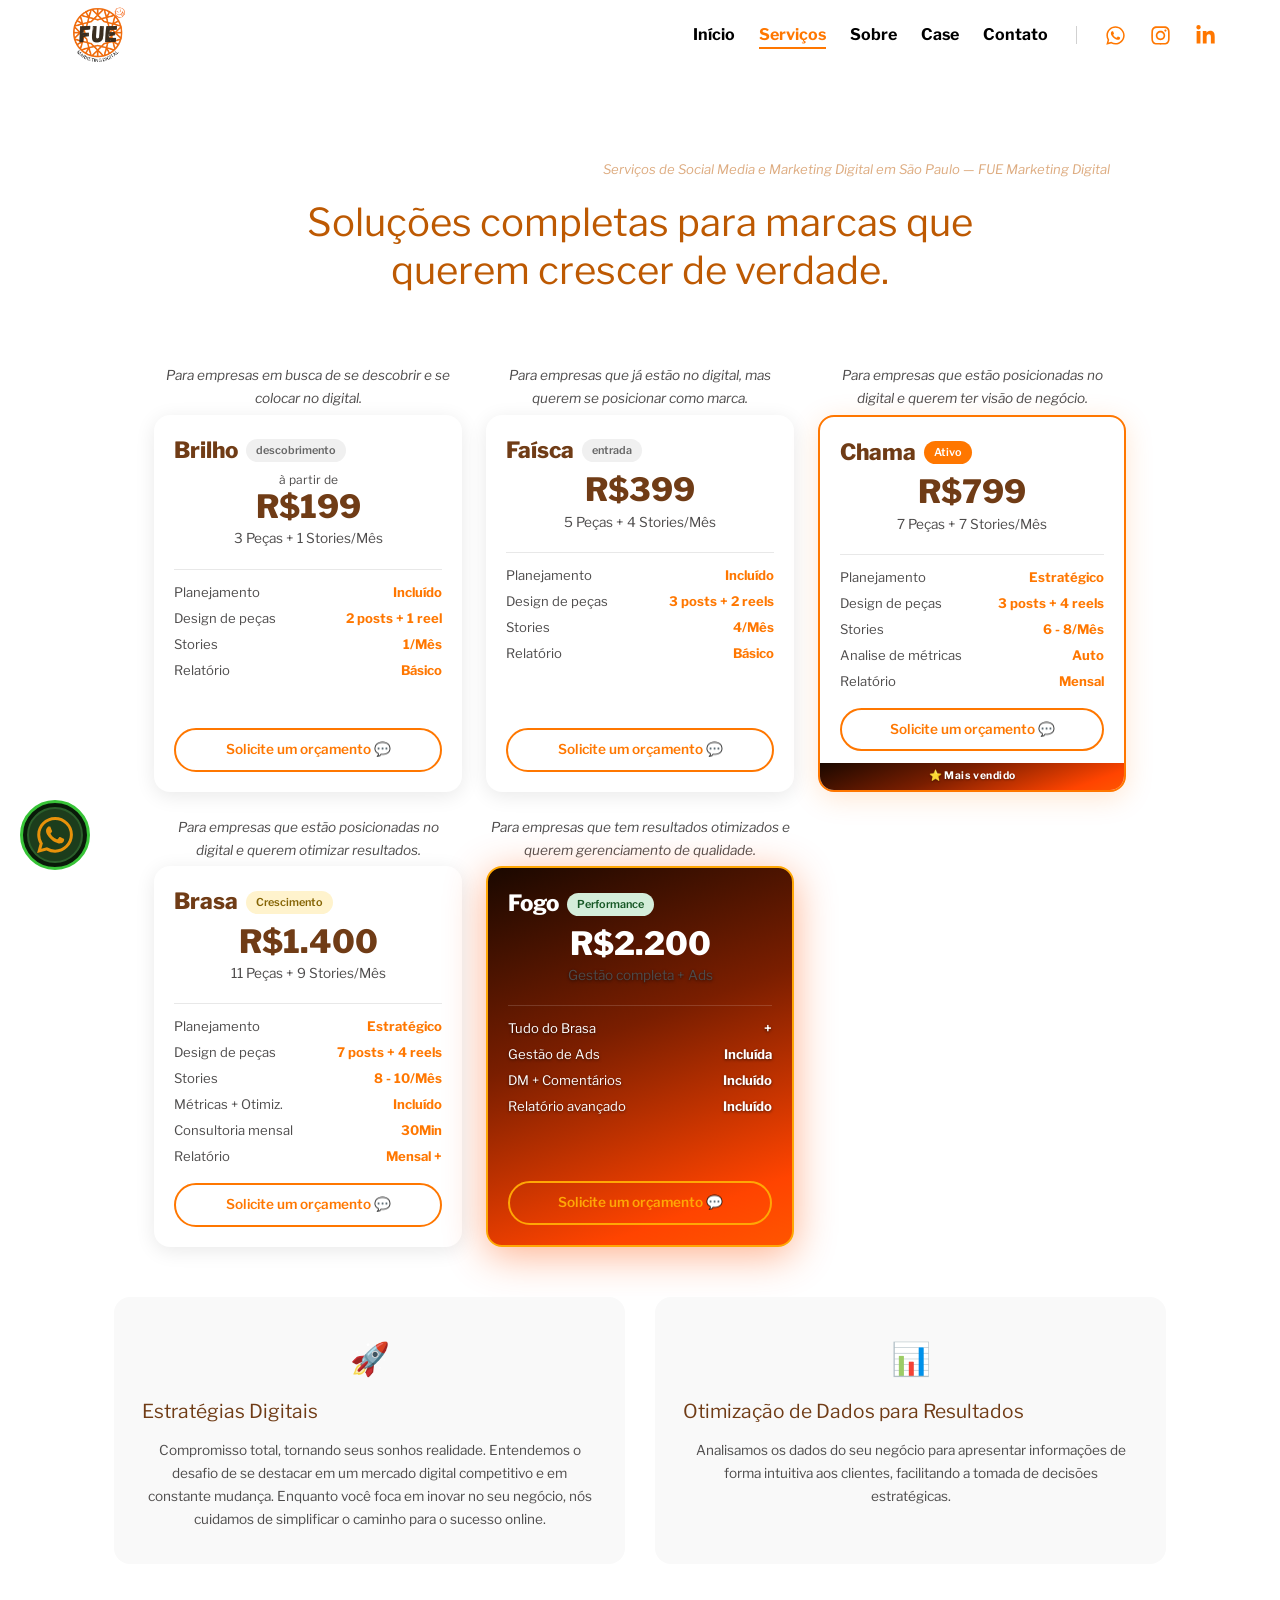
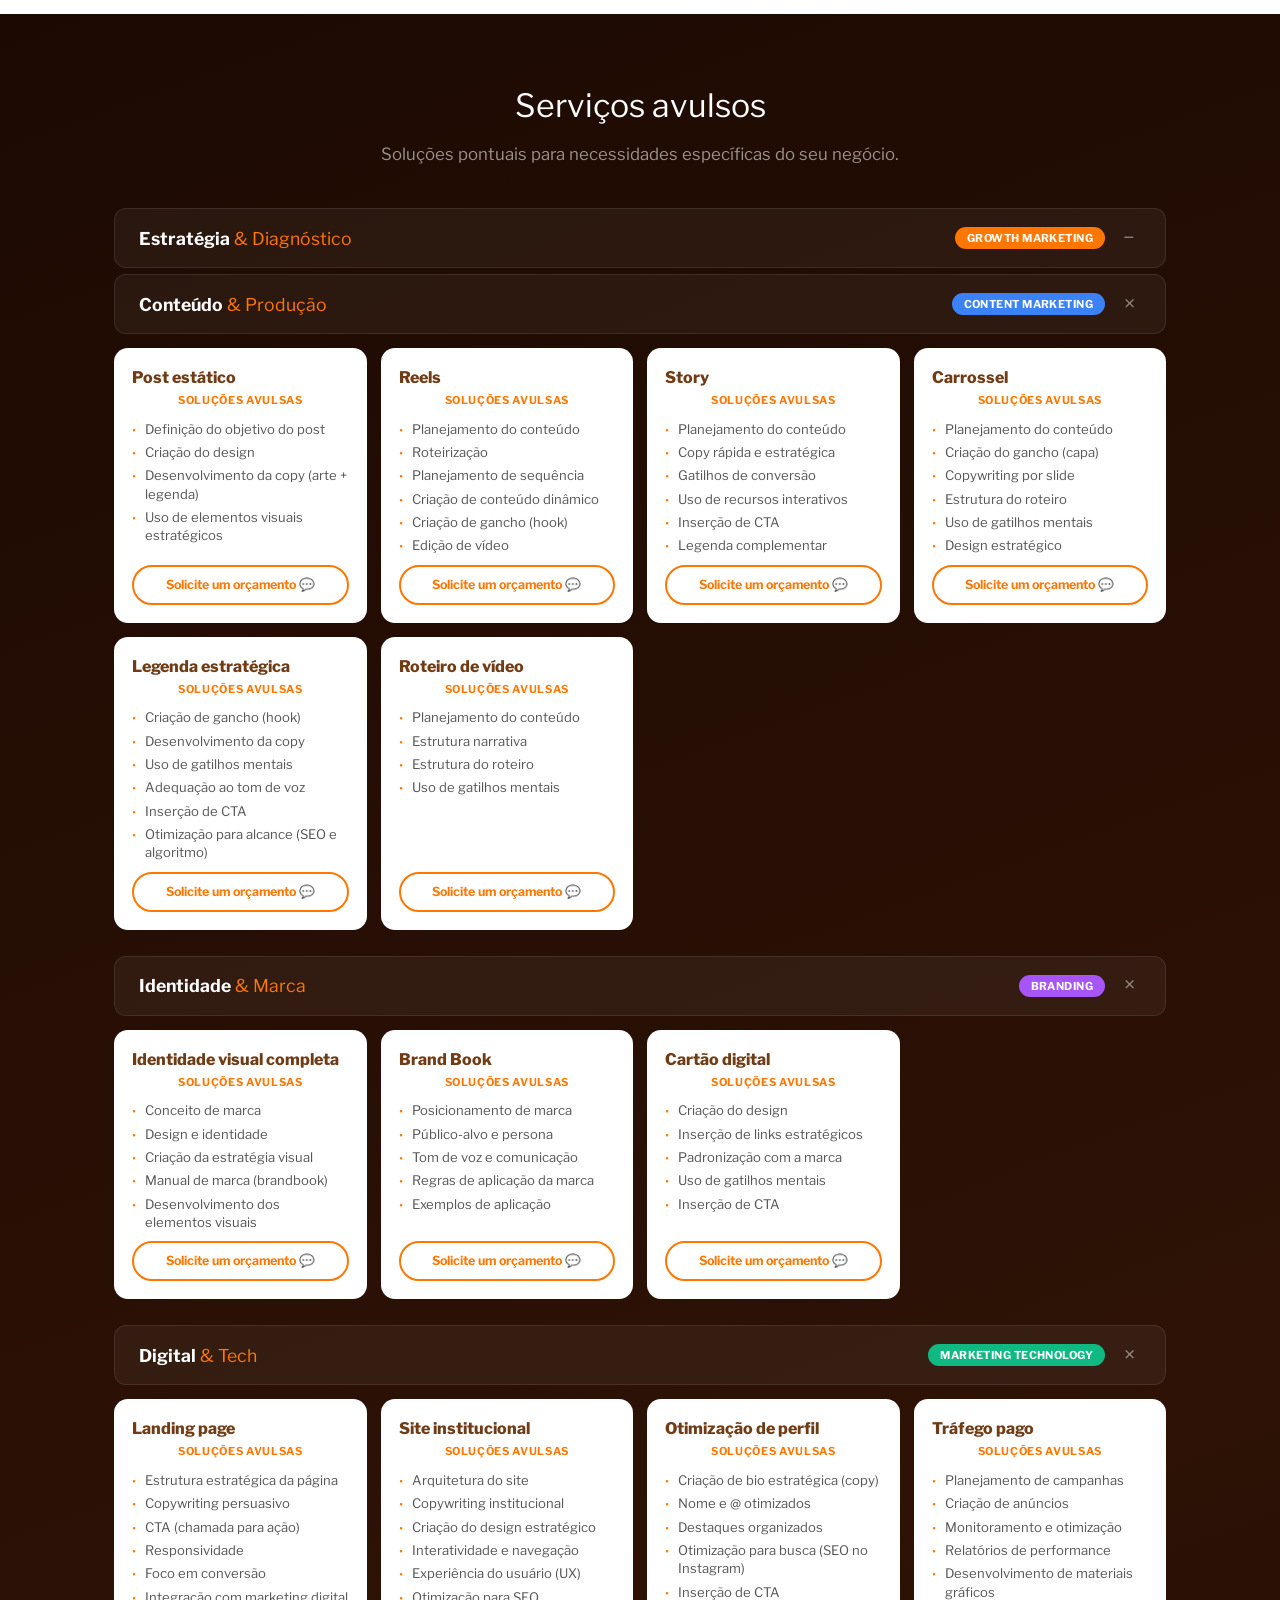
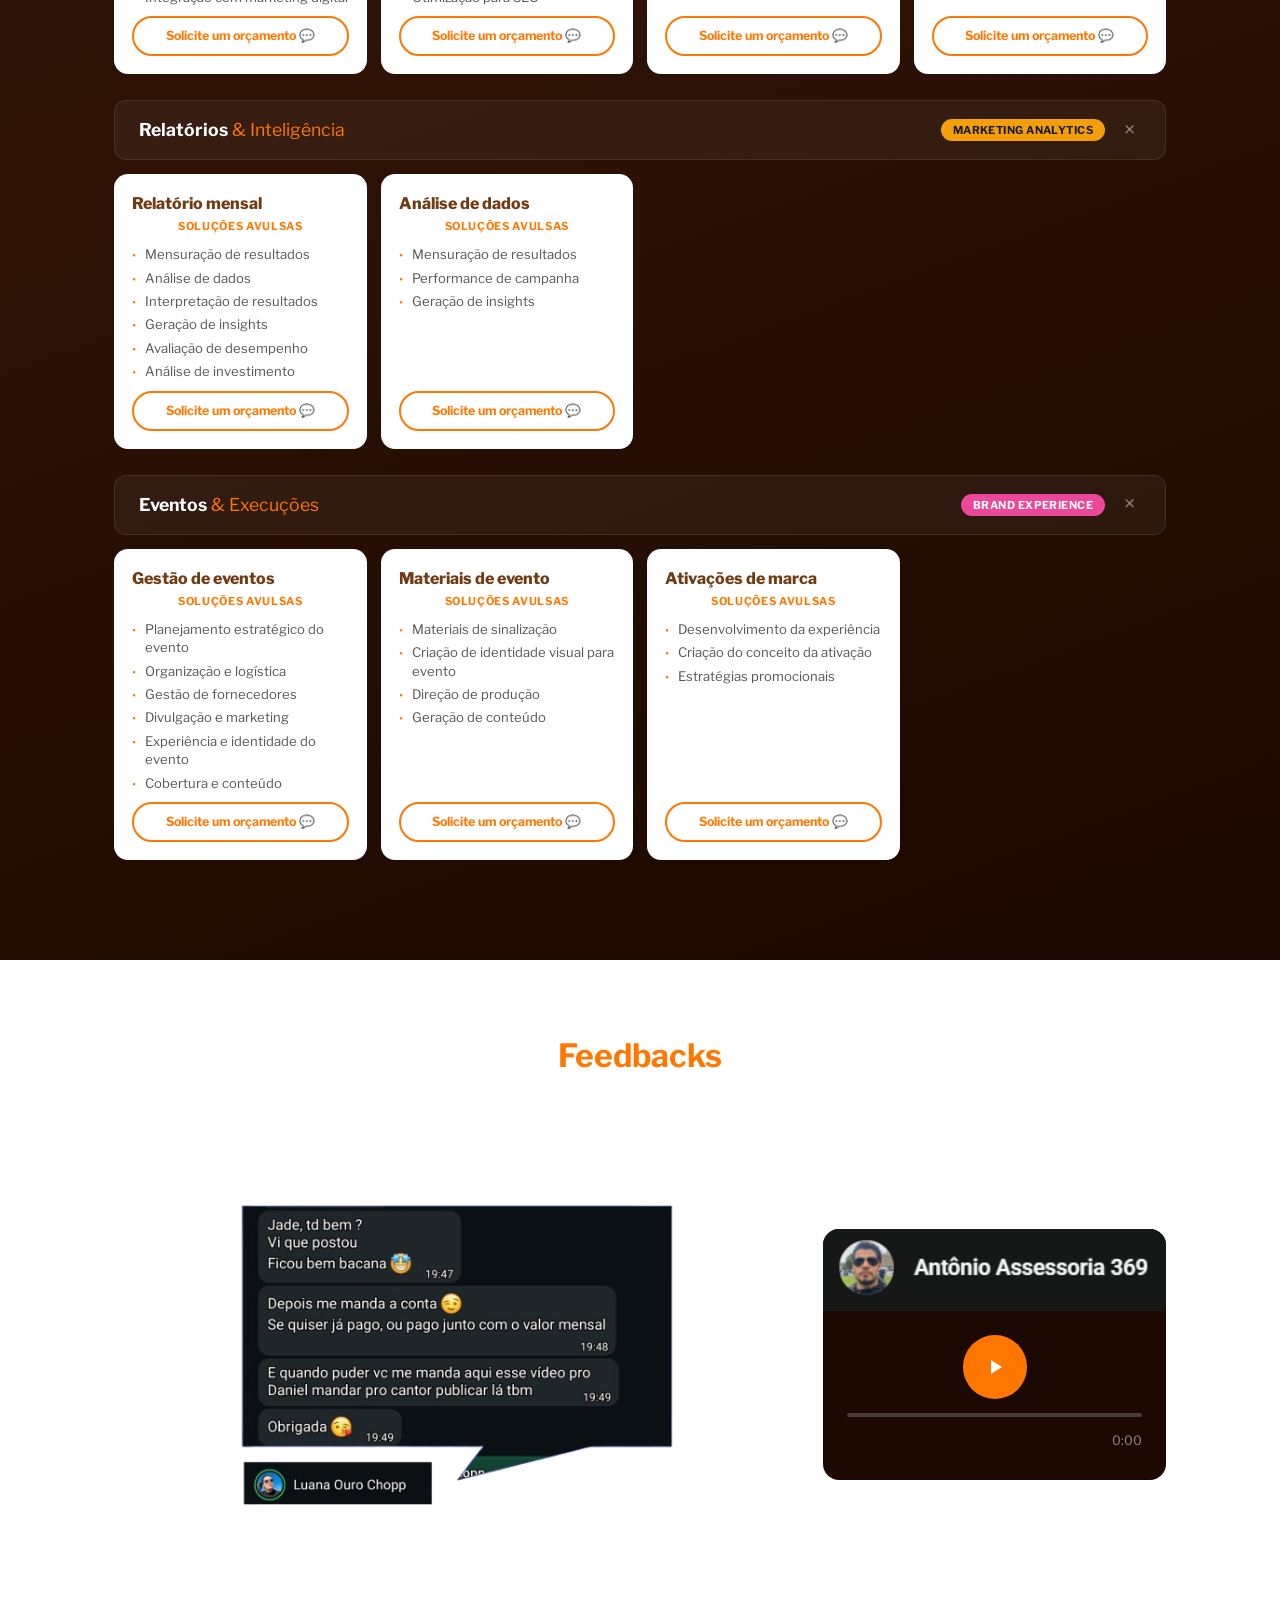
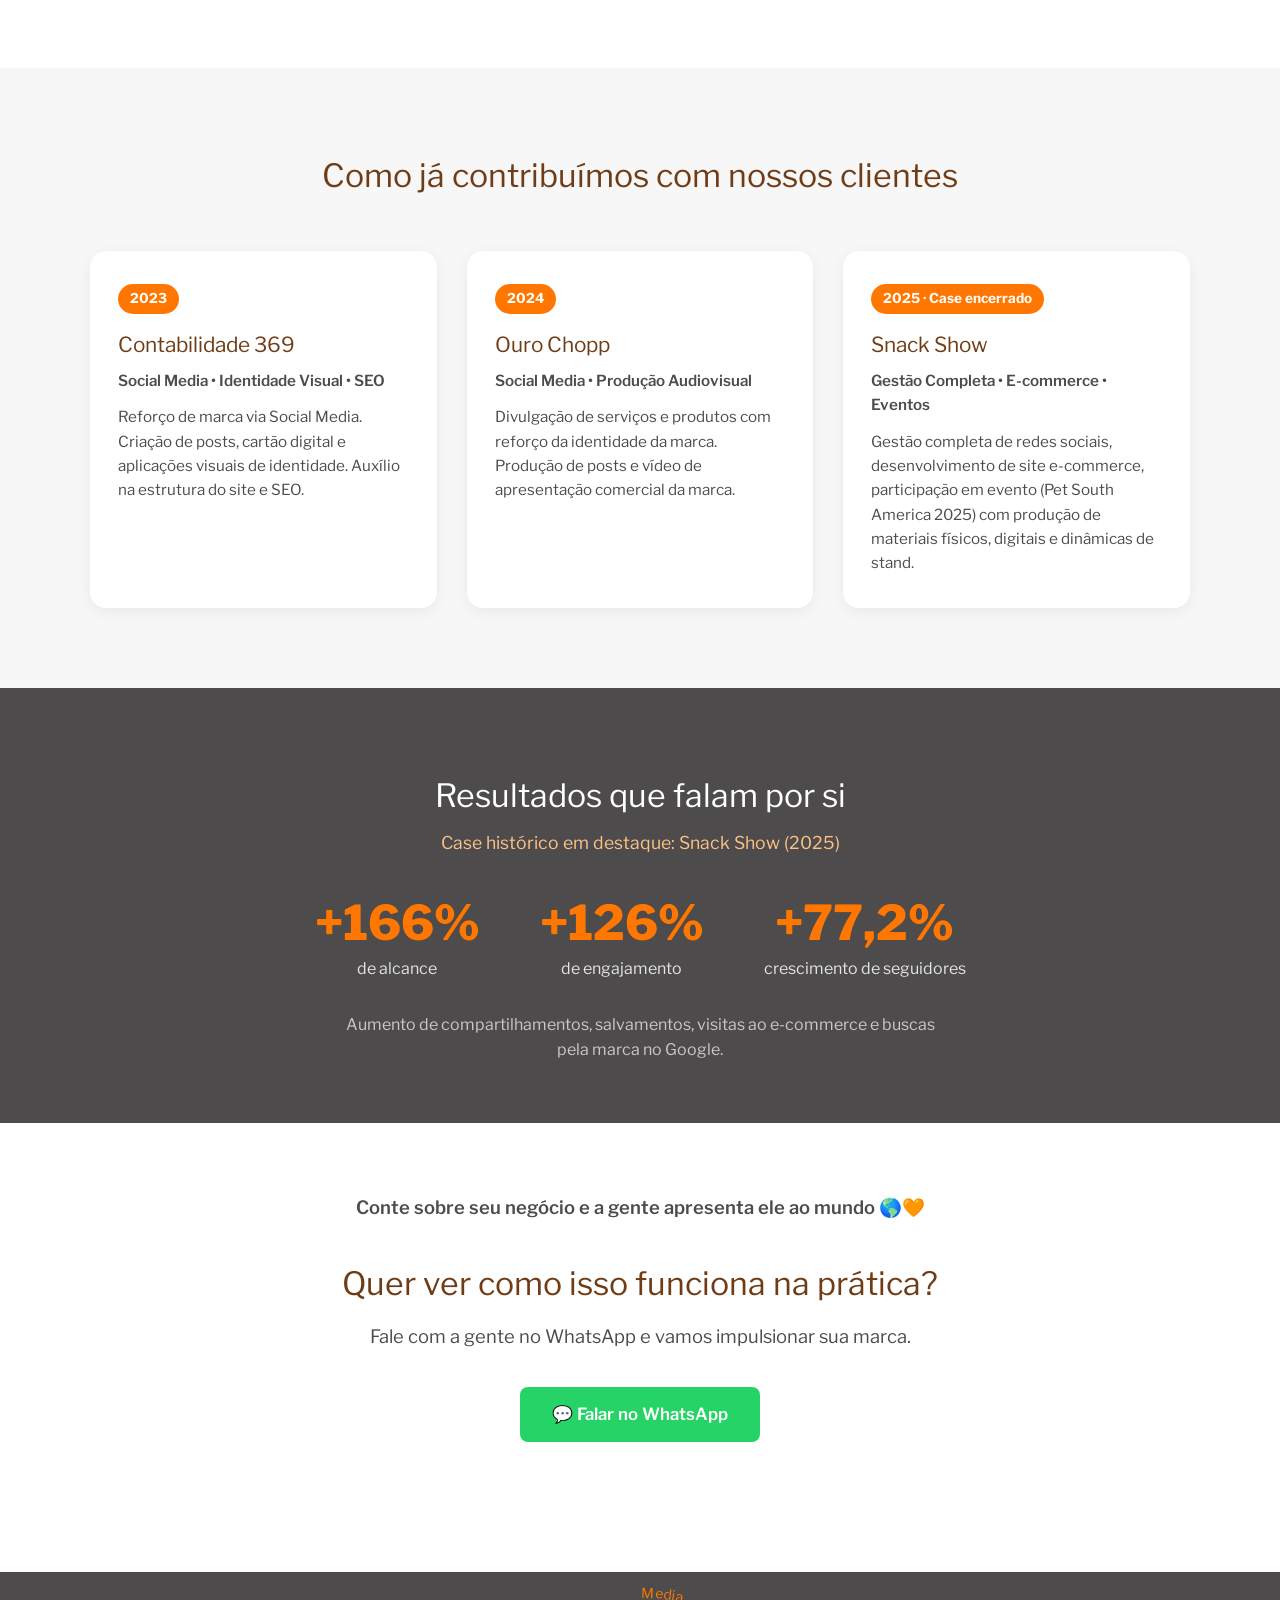
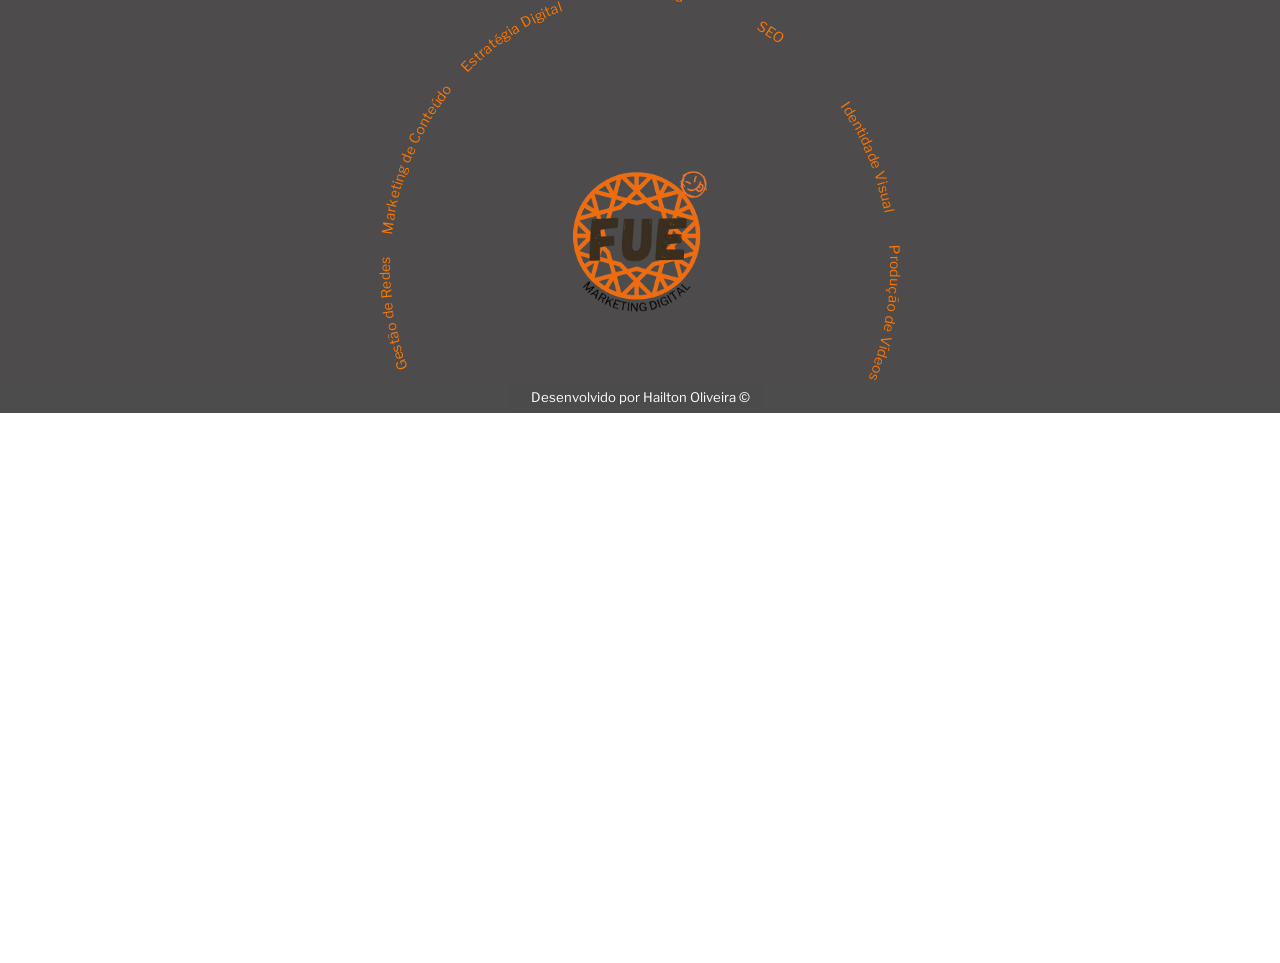
==== commit 37e6405b: "cta zapp" ====
--- a/servicos.html
+++ b/servicos.html
@@ -820,6 +820,14 @@
         </div>
     </footer>
 
+    <a href="https://wa.me/5511979645256?text=Ol%C3%A1!%20Vim%20pelo%20site%20da%20FUE%20Marketing%20Digital." target="_blank" rel="noopener" class="wpp-float" id="wppFloat" aria-label="Fale conosco no WhatsApp">
+        <div class="wpp-float-inner">
+            <svg class="wpp-float-icon" viewBox="0 0 24 24" xmlns="http://www.w3.org/2000/svg">
+                <path d="M17.472 14.382c-.297-.149-1.758-.867-2.03-.967-.273-.099-.471-.148-.67.15-.197.297-.767.966-.94 1.164-.173.199-.347.223-.644.075-.297-.15-1.255-.463-2.39-1.475-.883-.788-1.48-1.761-1.653-2.059-.173-.297-.018-.458.13-.606.134-.133.298-.347.446-.52.149-.174.198-.298.298-.497.099-.198.05-.371-.025-.52-.075-.149-.669-1.612-.916-2.207-.242-.579-.487-.5-.669-.51-.173-.008-.371-.01-.57-.01-.198 0-.52.074-.792.372-.272.297-1.04 1.016-1.04 2.479 0 1.462 1.065 2.875 1.213 3.074.149.198 2.096 3.2 5.077 4.487.709.306 1.262.489 1.694.625.712.227 1.36.195 1.871.118.571-.085 1.758-.719 2.006-1.413.248-.694.248-1.289.173-1.413-.074-.124-.272-.198-.57-.347m-5.421 7.403h-.004a9.87 9.87 0 01-5.031-1.378l-.361-.214-3.741.982.998-3.648-.235-.374a9.86 9.86 0 01-1.51-5.26c.001-5.45 4.436-9.884 9.888-9.884 2.64 0 5.122 1.03 6.988 2.898a9.825 9.825 0 012.893 6.994c-.003 5.45-4.437 9.884-9.885 9.884m8.413-18.297A11.815 11.815 0 0012.05 0C5.495 0 .16 5.335.157 11.892c0 2.096.547 4.142 1.588 5.945L.057 24l6.305-1.654a11.882 11.882 0 005.683 1.448h.005c6.554 0 11.89-5.335 11.893-11.893a11.821 11.821 0 00-3.48-8.413Z"/>
+            </svg>
+            <span class="wpp-float-text">Estamos online agora!</span>
+        </div>
+    </a>
     <script src="script.js"></script>
     <div class="hailton">
         <a href="https://hailton-oliveira.vercel.app/" target="_blank" rel="noopener noreferrer">Desenvolvido por
--- a/style.css
+++ b/style.css
@@ -1669,3 +1669,89 @@
     from { transform: translateX(-50%); }
     to   { transform: translateX(0); }
 }
+
+/* === WhatsApp Floating Button === */
+@keyframes wpp-pulse {
+    0%, 100% { box-shadow: 0 0 0 0 rgba(56, 196, 56, 0.6), 0 6px 24px rgba(0, 0, 0, 0.45); }
+    50%       { box-shadow: 0 0 0 8px rgba(56, 196, 56, 0), 0 6px 24px rgba(0, 0, 0, 0.45); }
+}
+
+.wpp-float {
+    position: fixed;
+    left: 20px;
+    bottom: 30px;
+    z-index: 9999;
+    text-decoration: none;
+    border-radius: 60px;
+    background: #091a09;
+    border: 3px solid #38c438;
+    padding: 4px;
+    animation: wpp-pulse 2s ease-in-out infinite;
+}
+
+.wpp-float:hover {
+    animation: none;
+    box-shadow: 0 8px 32px rgba(56, 196, 56, 0.5), 0 6px 24px rgba(0, 0, 0, 0.45);
+}
+
+.wpp-float-inner {
+    display: flex;
+    align-items: center;
+    background: #1c3d1c;
+    border: 2px solid #2b5f2b;
+    border-radius: 55px;
+    padding: 8px;
+    overflow: hidden;
+    gap: 0;
+    transition: gap 0.4s ease, padding-right 0.4s ease;
+}
+
+.wpp-float-icon {
+    width: 36px;
+    height: 36px;
+    flex-shrink: 0;
+    fill: #e8920a;
+    transition: transform 0.3s ease;
+}
+
+.wpp-float:hover .wpp-float-icon {
+    transform: scale(1.05);
+}
+
+.wpp-float-text {
+    color: #e8920a;
+    font-weight: 700;
+    font-size: 0.95rem;
+    white-space: nowrap;
+    max-width: 0;
+    overflow: hidden;
+    opacity: 0;
+    margin-left: 0;
+    transition: max-width 0.4s ease, opacity 0.35s ease, margin-left 0.4s ease;
+}
+
+.wpp-float:hover .wpp-float-inner,
+.wpp-float.expanded .wpp-float-inner {
+    gap: 10px;
+    padding-right: 16px;
+}
+
+.wpp-float:hover .wpp-float-text,
+.wpp-float.expanded .wpp-float-text {
+    max-width: 200px;
+    opacity: 1;
+}
+
+@media (max-width: 768px) {
+    .wpp-float {
+        left: 12px;
+        bottom: 20px;
+    }
+    .wpp-float-icon {
+        width: 30px;
+        height: 30px;
+    }
+    .wpp-float-text {
+        font-size: 0.85rem;
+    }
+}
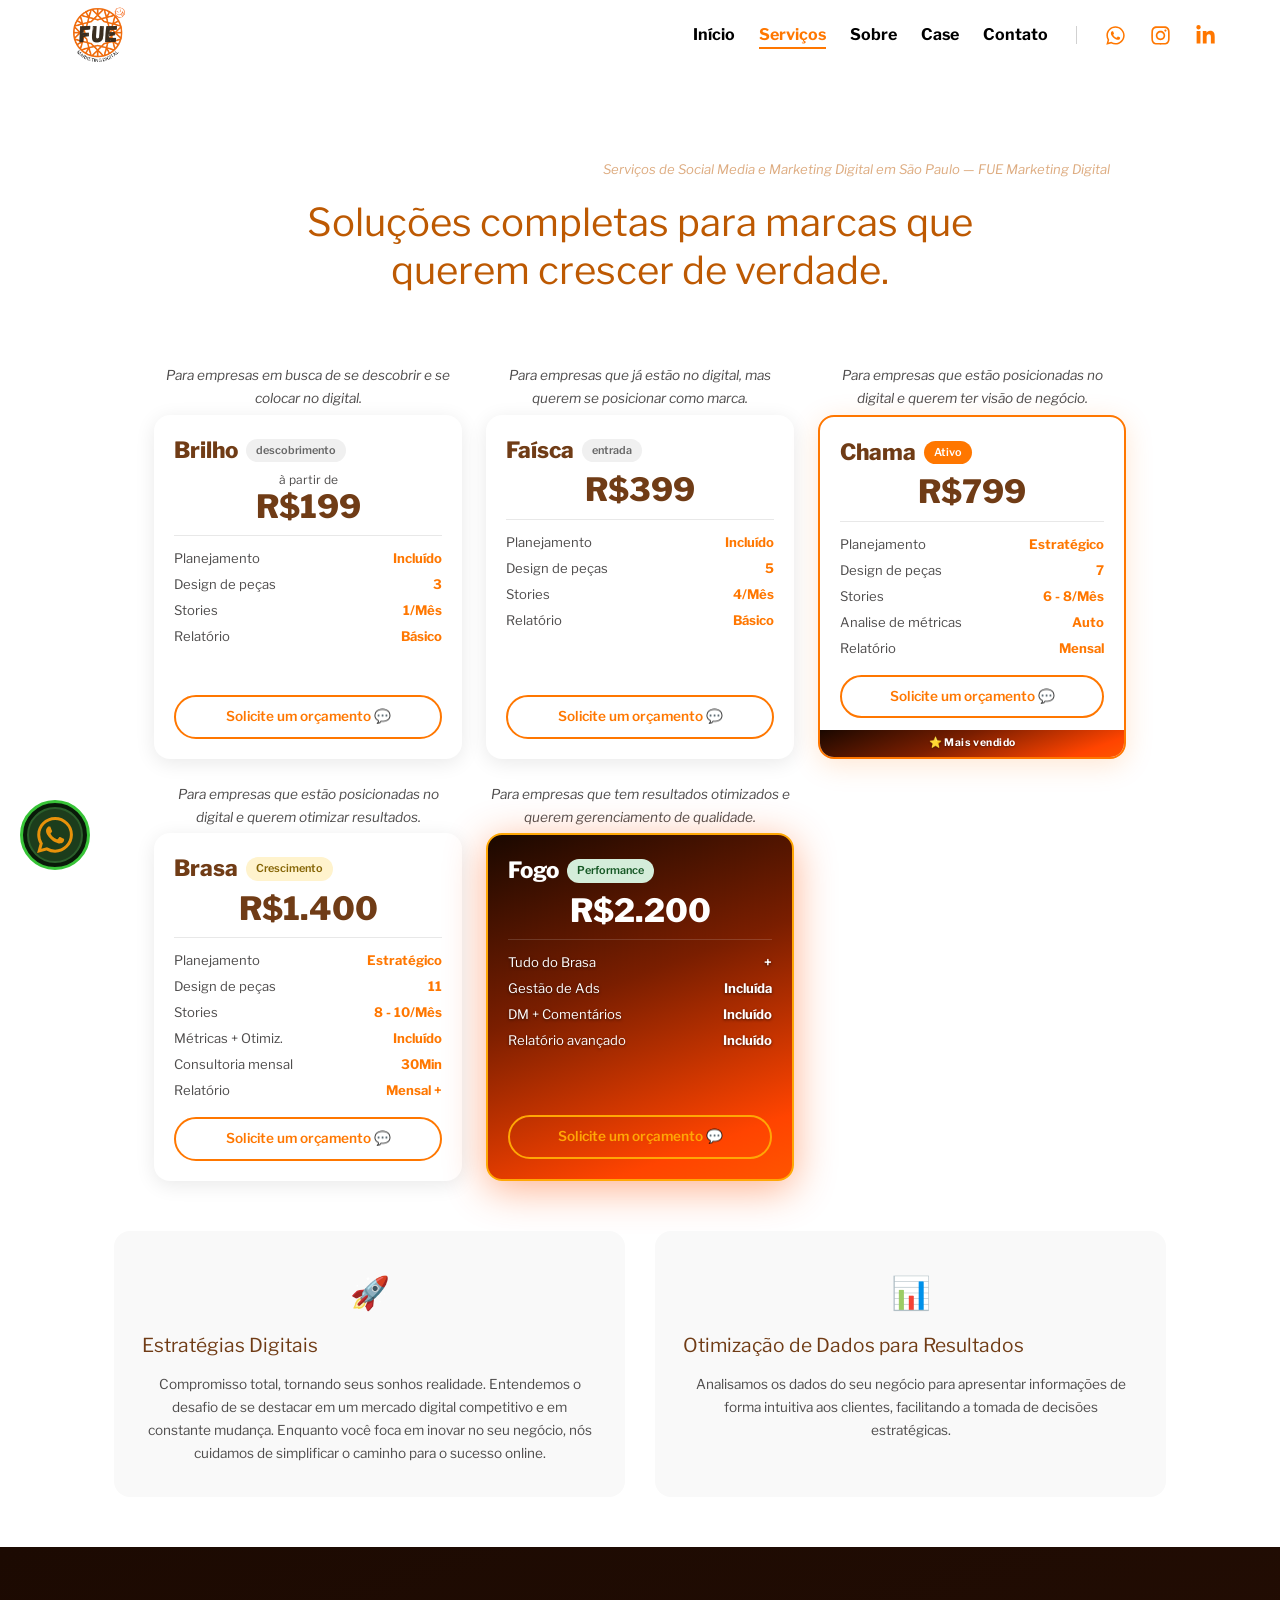
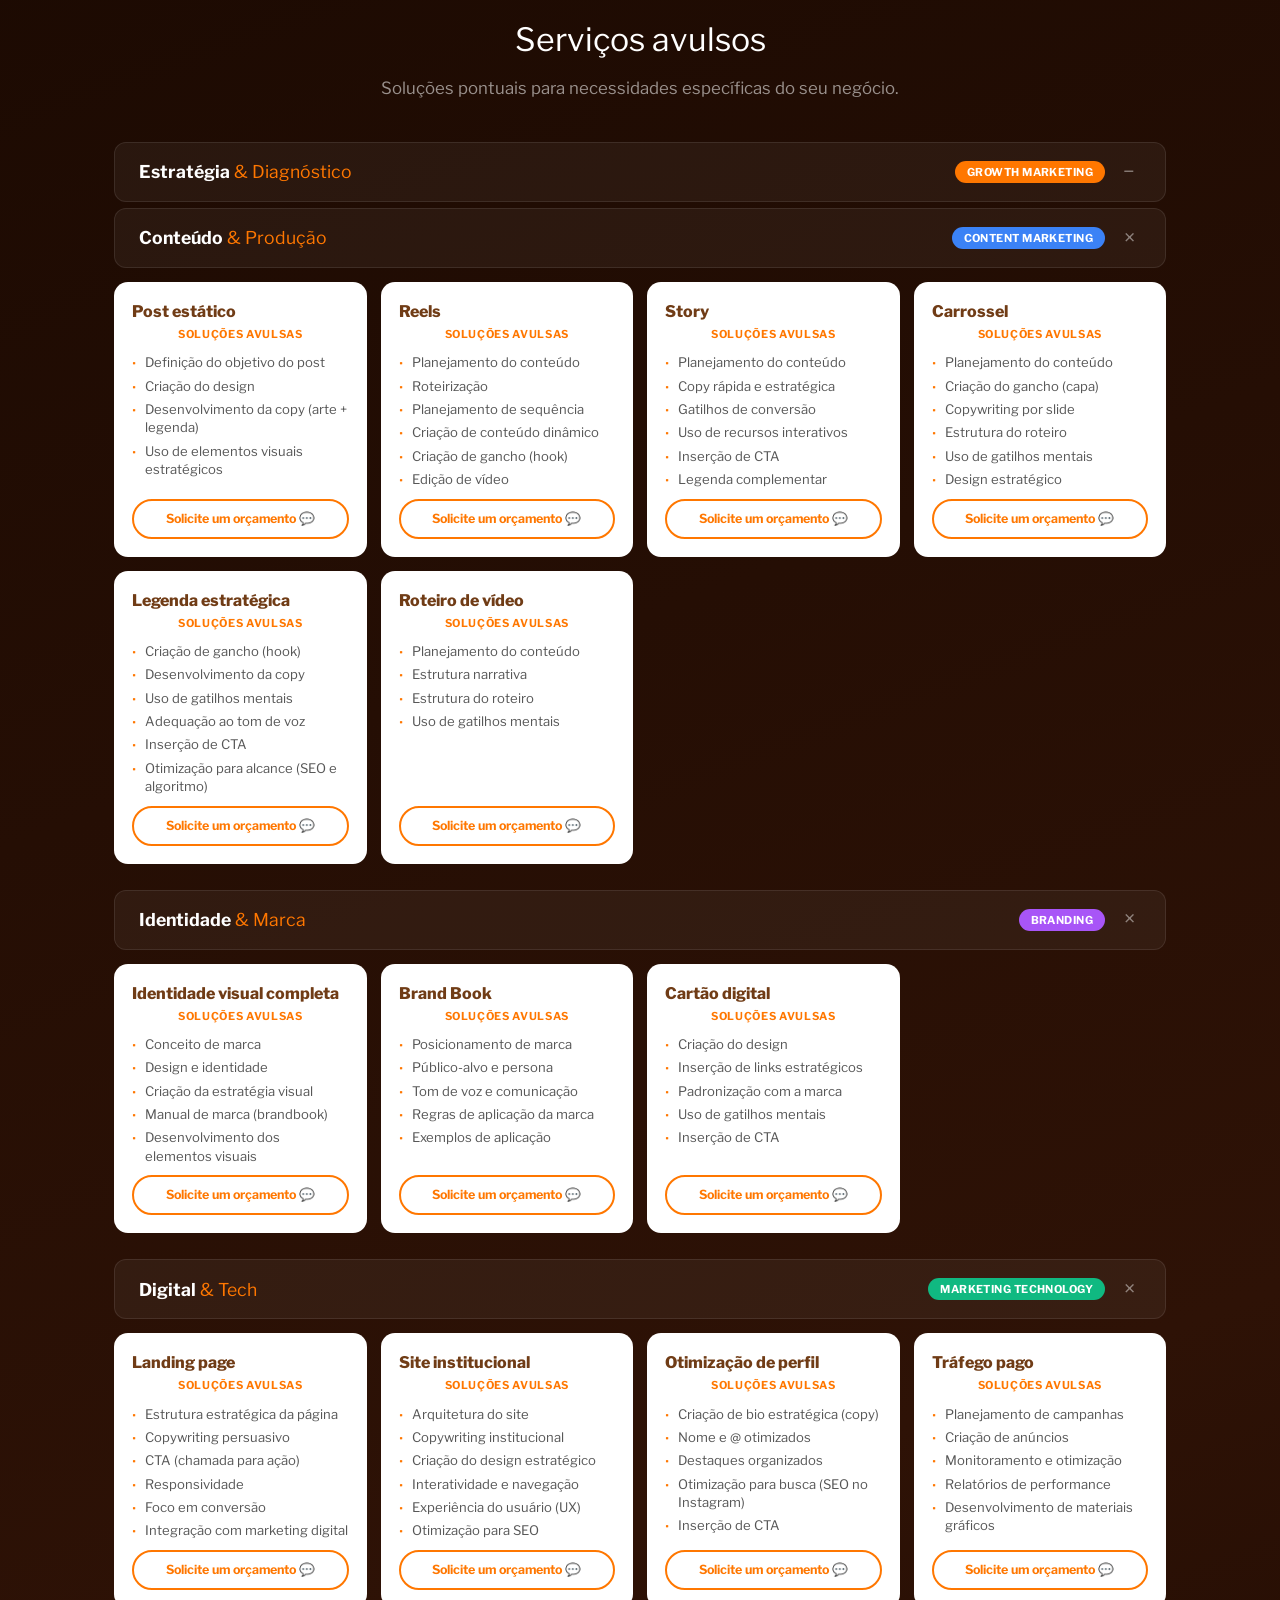
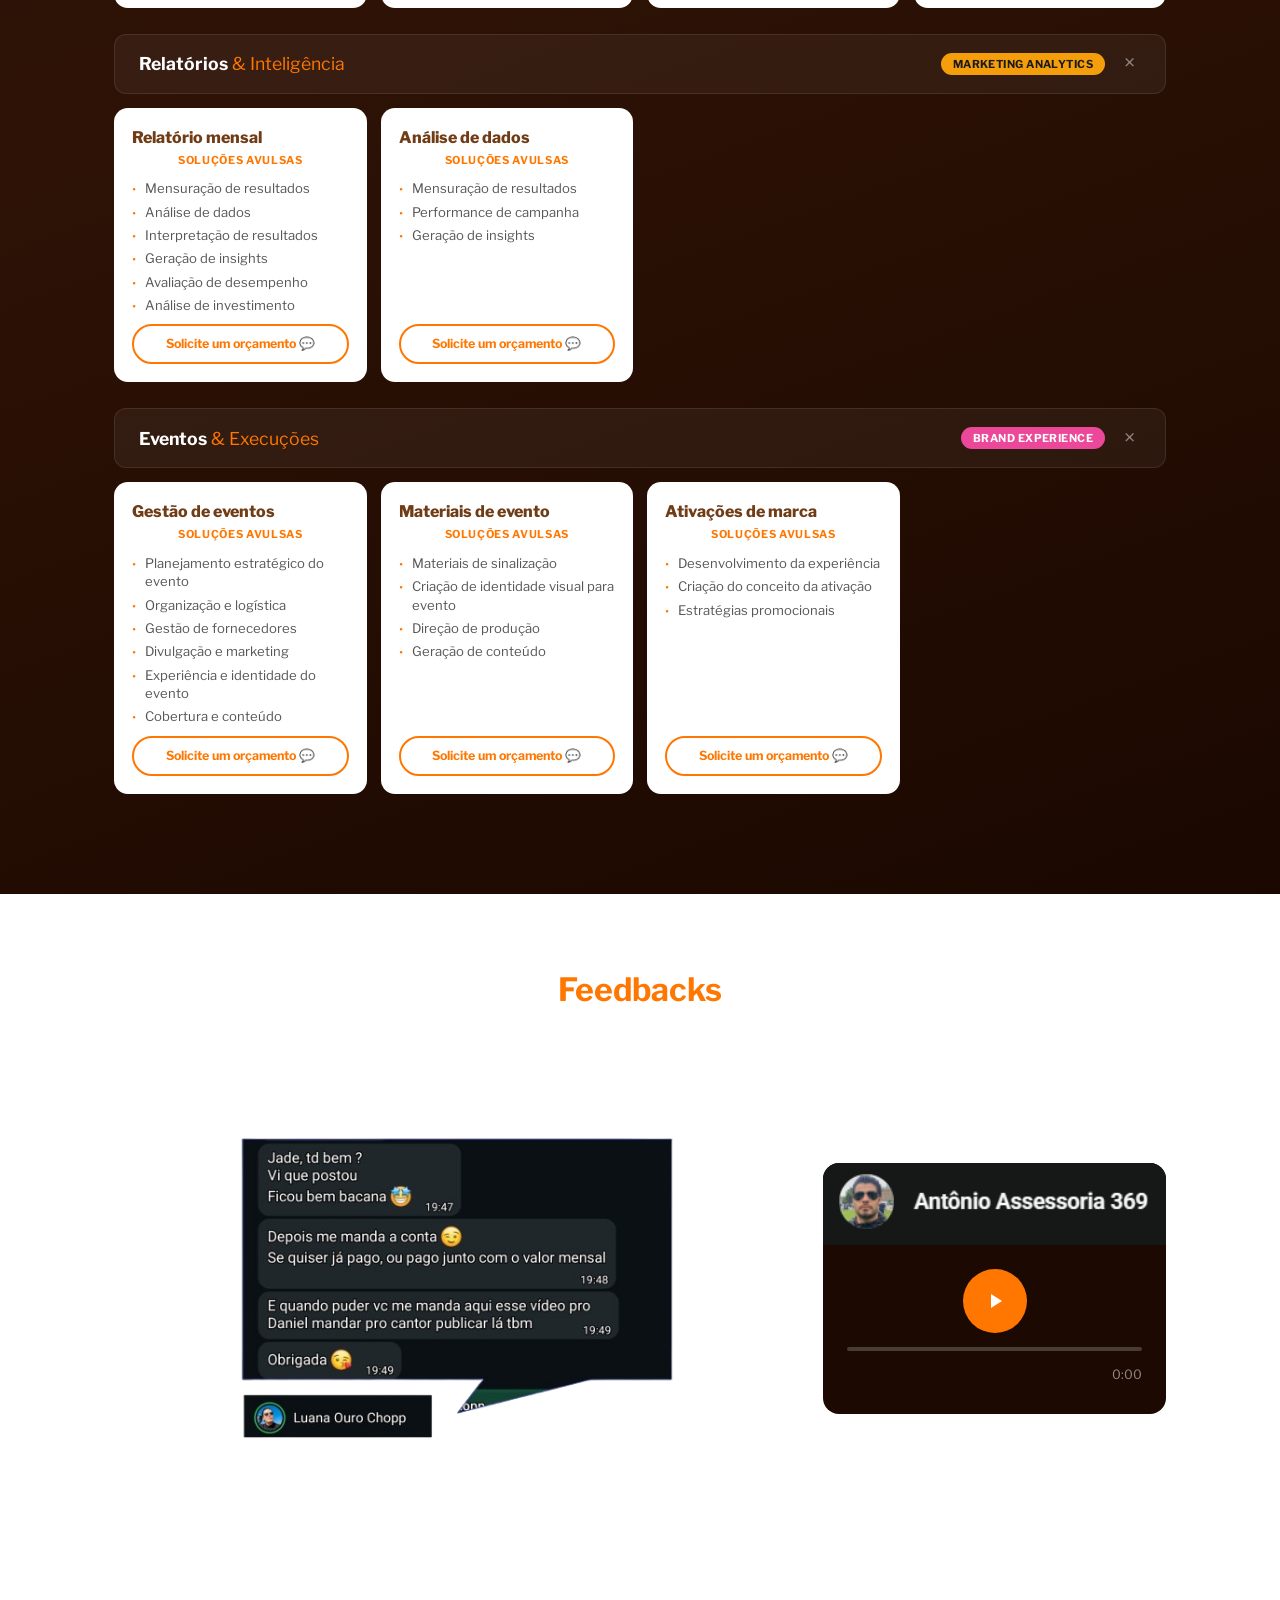
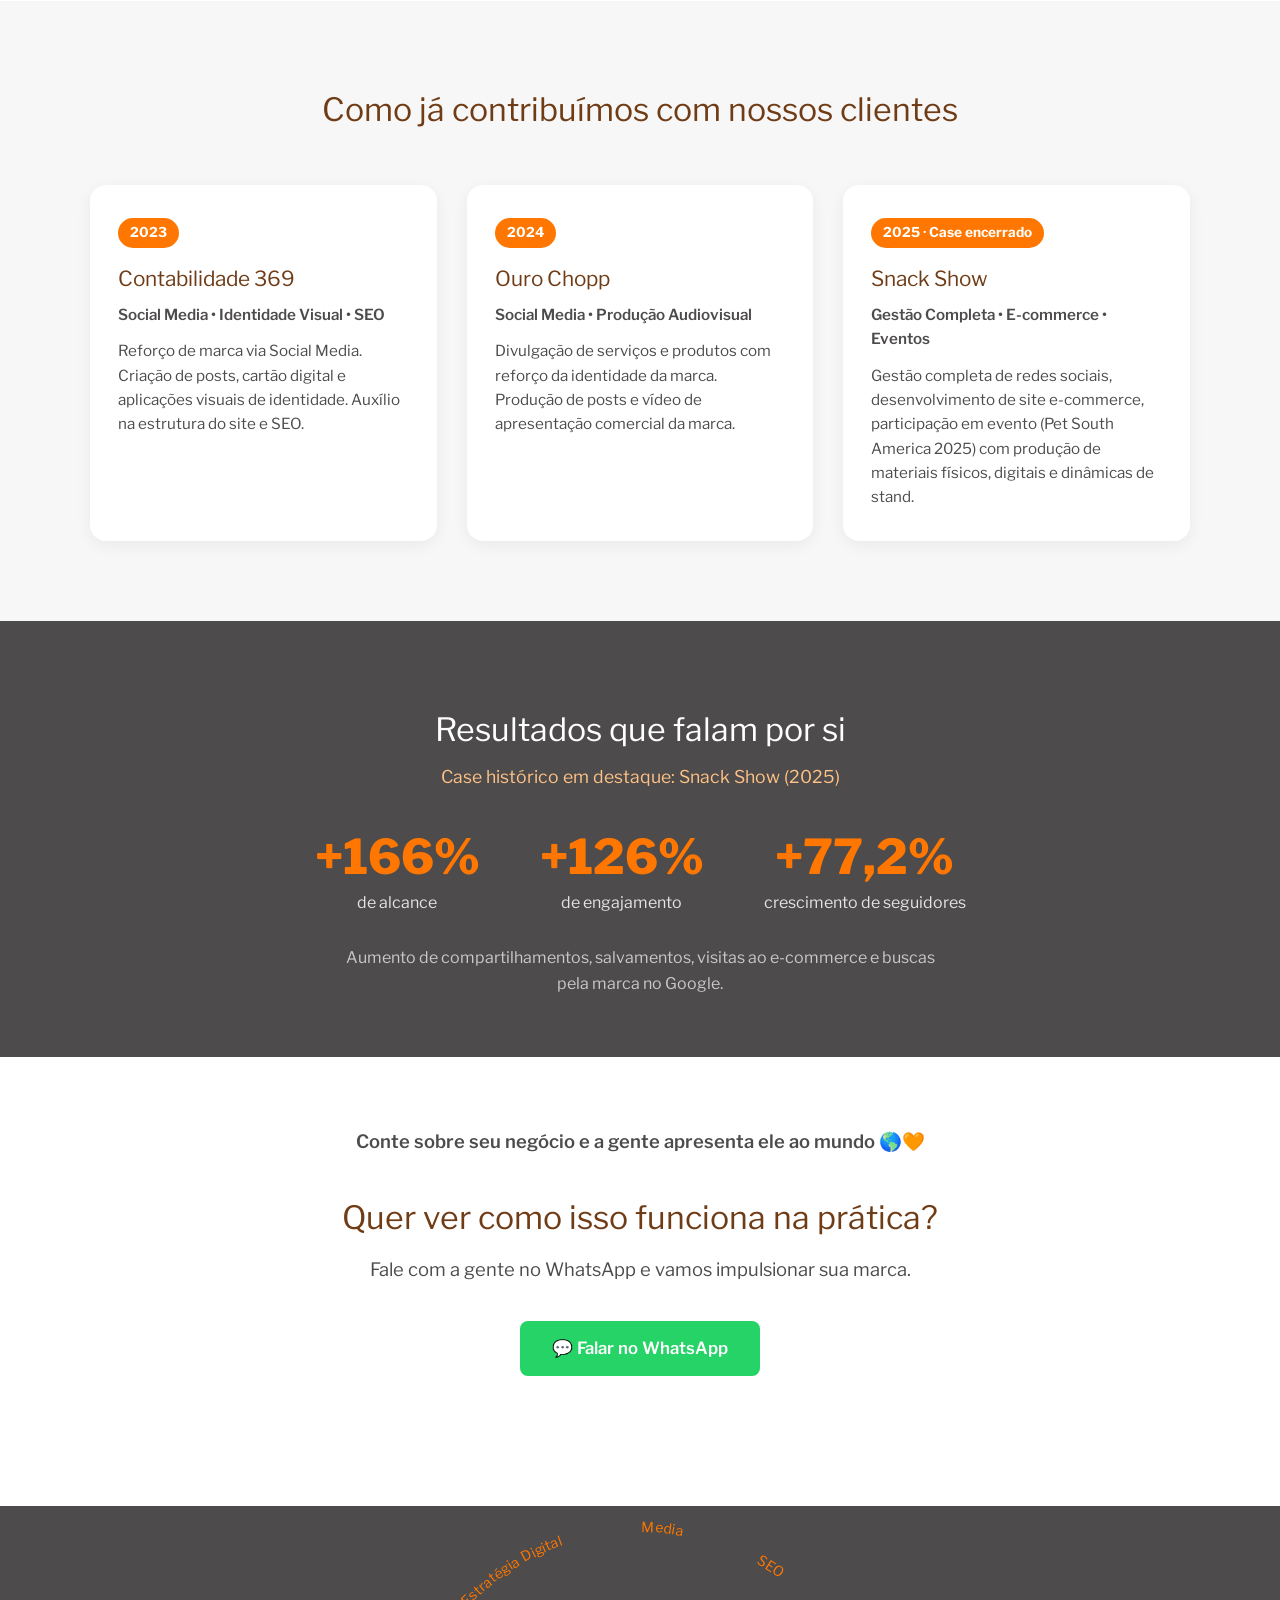
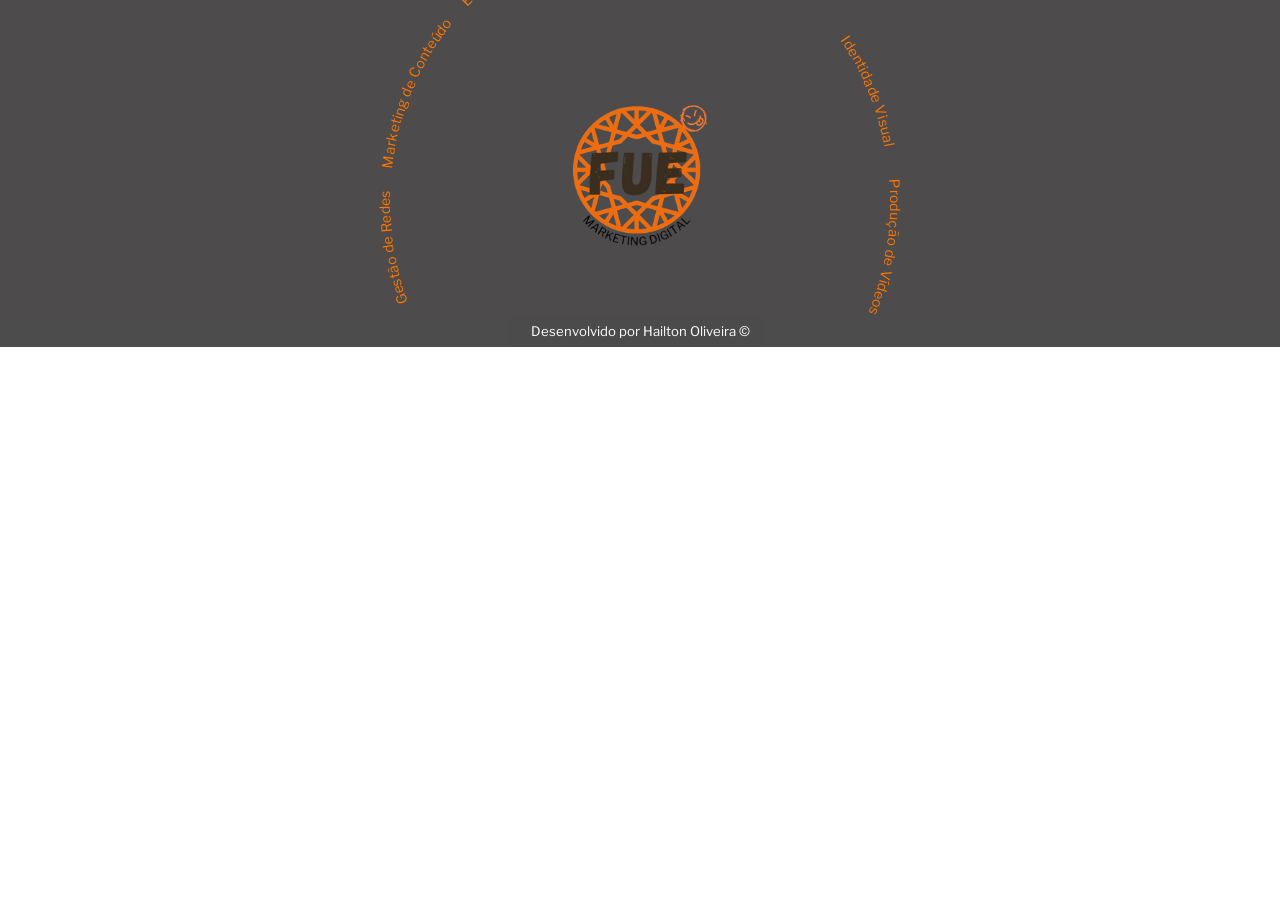
==== commit d6872631: "inclusão novos parceiros + ajuste de cards de serviço" ====
--- a/servicos.html
+++ b/servicos.html
@@ -98,11 +98,10 @@
                         <span class="pacote-badge badge-neutro">descobrimento</span>
                     </div>
                     <div class="pacote-preco"><small>à partir de</small>R$199</div>
-                    <p class="pacote-sub">3 Peças + 1 Stories/Mês</p>
                     <hr class="pacote-hr">
                     <ul class="pacote-itens">
                         <li><span>Planejamento</span><strong>Incluído</strong></li>
-                        <li><span>Design de peças</span><strong>2 posts + 1 reel</strong></li>
+                        <li><span>Design de peças</span><strong>3</strong></li>
                         <li><span>Stories</span><strong>1/Mês</strong></li>
                         <li><span>Relatório</span><strong>Básico</strong></li>
                     </ul>
@@ -122,11 +121,10 @@
                         <span class="pacote-badge badge-neutro">entrada</span>
                     </div>
                     <div class="pacote-preco">R$399</div>
-                    <p class="pacote-sub">5 Peças + 4 Stories/Mês</p>
                     <hr class="pacote-hr">
                     <ul class="pacote-itens">
                         <li><span>Planejamento</span><strong>Incluído</strong></li>
-                        <li><span>Design de peças</span><strong>3 posts + 2 reels</strong></li>
+                        <li><span>Design de peças</span><strong>5</strong></li>
                         <li><span>Stories</span><strong>4/Mês</strong></li>
                         <li><span>Relatório</span><strong>Básico</strong></li>
                     </ul>
@@ -146,11 +144,10 @@
                         <span class="pacote-badge badge-ativo">Ativo</span>
                     </div>
                     <div class="pacote-preco">R$799</div>
-                    <p class="pacote-sub">7 Peças + 7 Stories/Mês</p>
                     <hr class="pacote-hr">
                     <ul class="pacote-itens">
                         <li><span>Planejamento</span><strong>Estratégico</strong></li>
-                        <li><span>Design de peças</span><strong>3 posts + 4 reels</strong></li>
+                        <li><span>Design de peças</span><strong>7</strong></li>
                         <li><span>Stories</span><strong>6 - 8/Mês</strong></li>
                         <li><span>Analise de métricas</span><strong>Auto</strong></li>
                         <li><span>Relatório</span><strong>Mensal</strong></li>
@@ -172,11 +169,10 @@
                         <span class="pacote-badge badge-crescimento">Crescimento</span>
                     </div>
                     <div class="pacote-preco">R$1.400</div>
-                    <p class="pacote-sub">11 Peças + 9 Stories/Mês</p>
                     <hr class="pacote-hr">
                     <ul class="pacote-itens">
                         <li><span>Planejamento</span><strong>Estratégico</strong></li>
-                        <li><span>Design de peças</span><strong>7 posts + 4 reels</strong></li>
+                        <li><span>Design de peças</span><strong>11</strong></li>
                         <li><span>Stories</span><strong>8 - 10/Mês</strong></li>
                         <li><span>Métricas + Otimiz.</span><strong>Incluído</strong></li>
                         <li><span>Consultoria mensal</span><strong>30Min</strong></li>
@@ -198,7 +194,6 @@
                         <span class="pacote-badge badge-performance">Performance</span>
                     </div>
                     <div class="pacote-preco">R$2.200</div>
-                    <p class="pacote-sub">Gestão completa + Ads</p>
                     <hr class="pacote-hr">
                     <ul class="pacote-itens">
                         <li><span>Tudo do Brasa</span><strong>+</strong></li>
--- a/style.css
+++ b/style.css
@@ -1672,8 +1672,8 @@
 
 /* === WhatsApp Floating Button === */
 @keyframes wpp-pulse {
-    0%, 100% { box-shadow: 0 0 0 0 rgba(56, 196, 56, 0.6), 0 6px 24px rgba(0, 0, 0, 0.45); }
-    50%       { box-shadow: 0 0 0 8px rgba(56, 196, 56, 0), 0 6px 24px rgba(0, 0, 0, 0.45); }
+    0%, 100% { box-shadow: 0 0 0 0 rgba(56, 196, 56, 0.75), 0 6px 24px rgba(0, 0, 0, 0.45); }
+    50%       { box-shadow: 0 0 0 12px rgba(56, 196, 56, 0), 0 6px 24px rgba(0, 0, 0, 0.45); }
 }
 
 .wpp-float {
